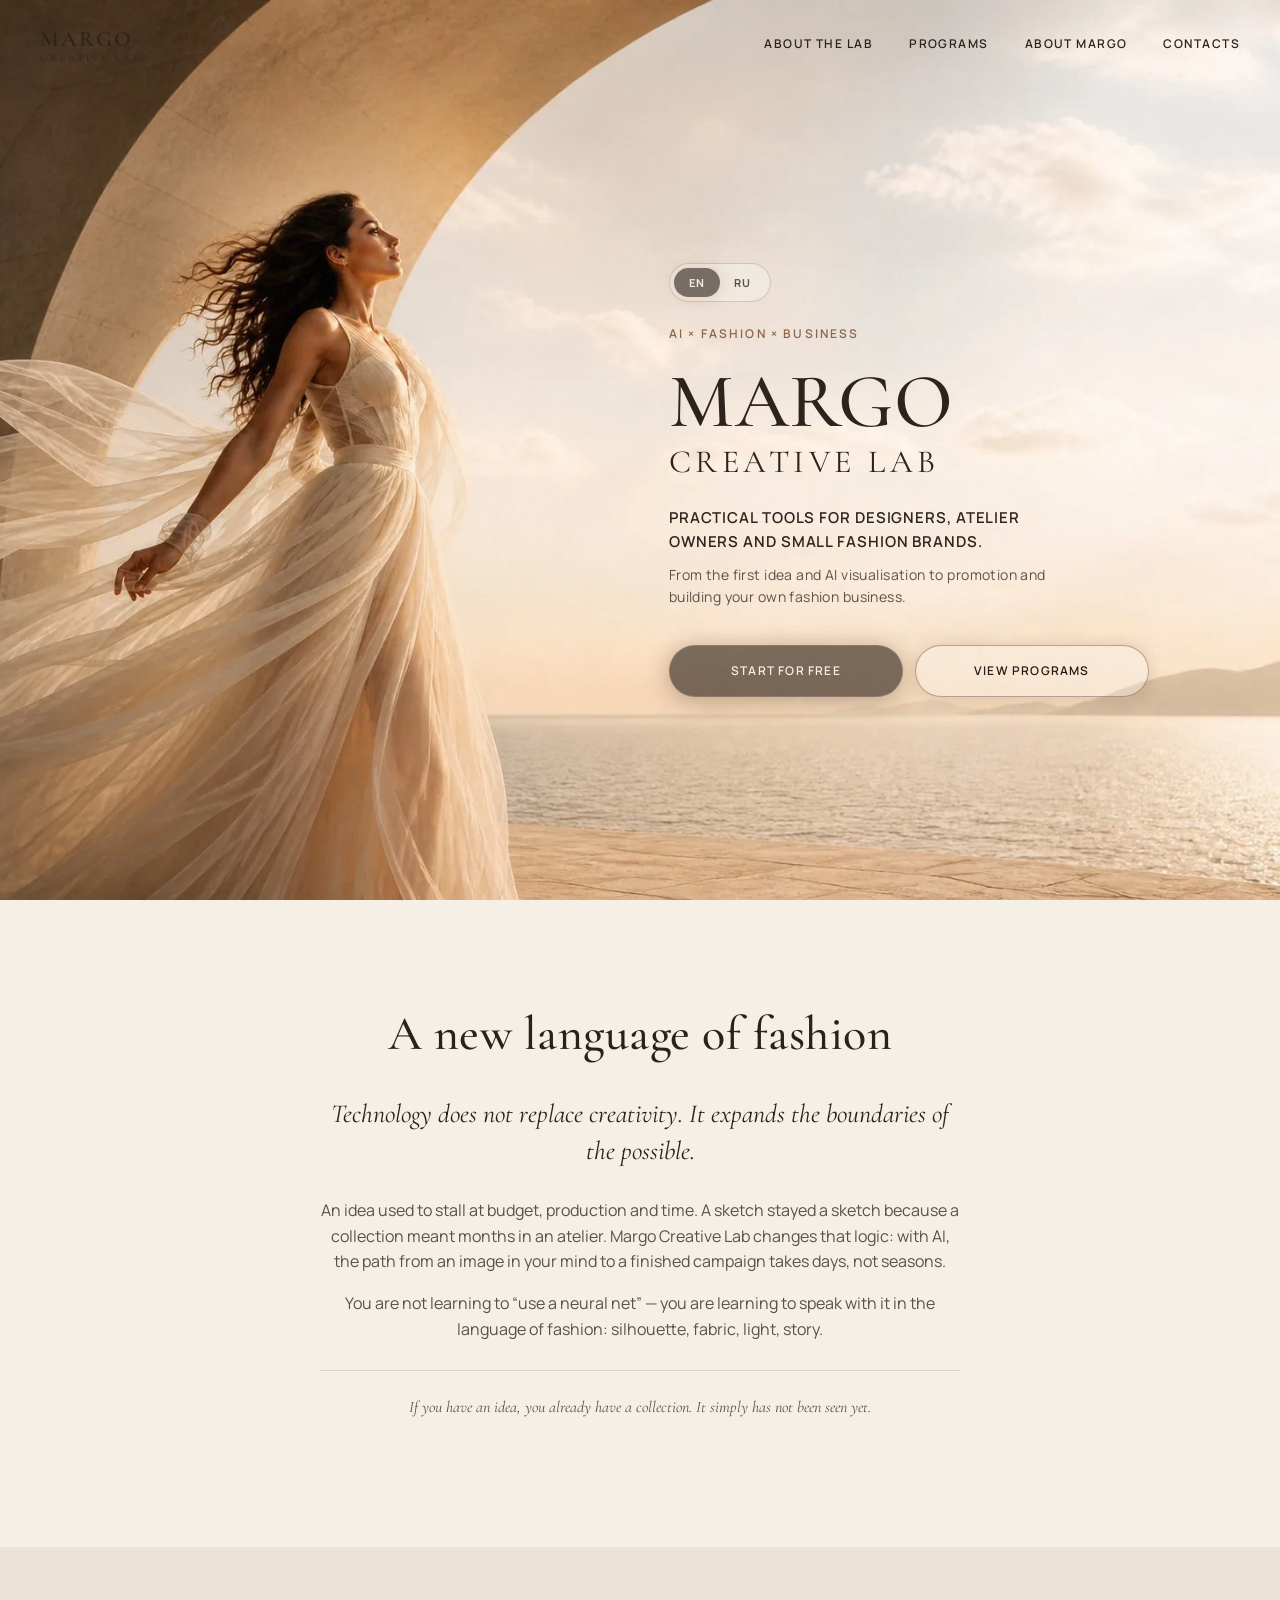
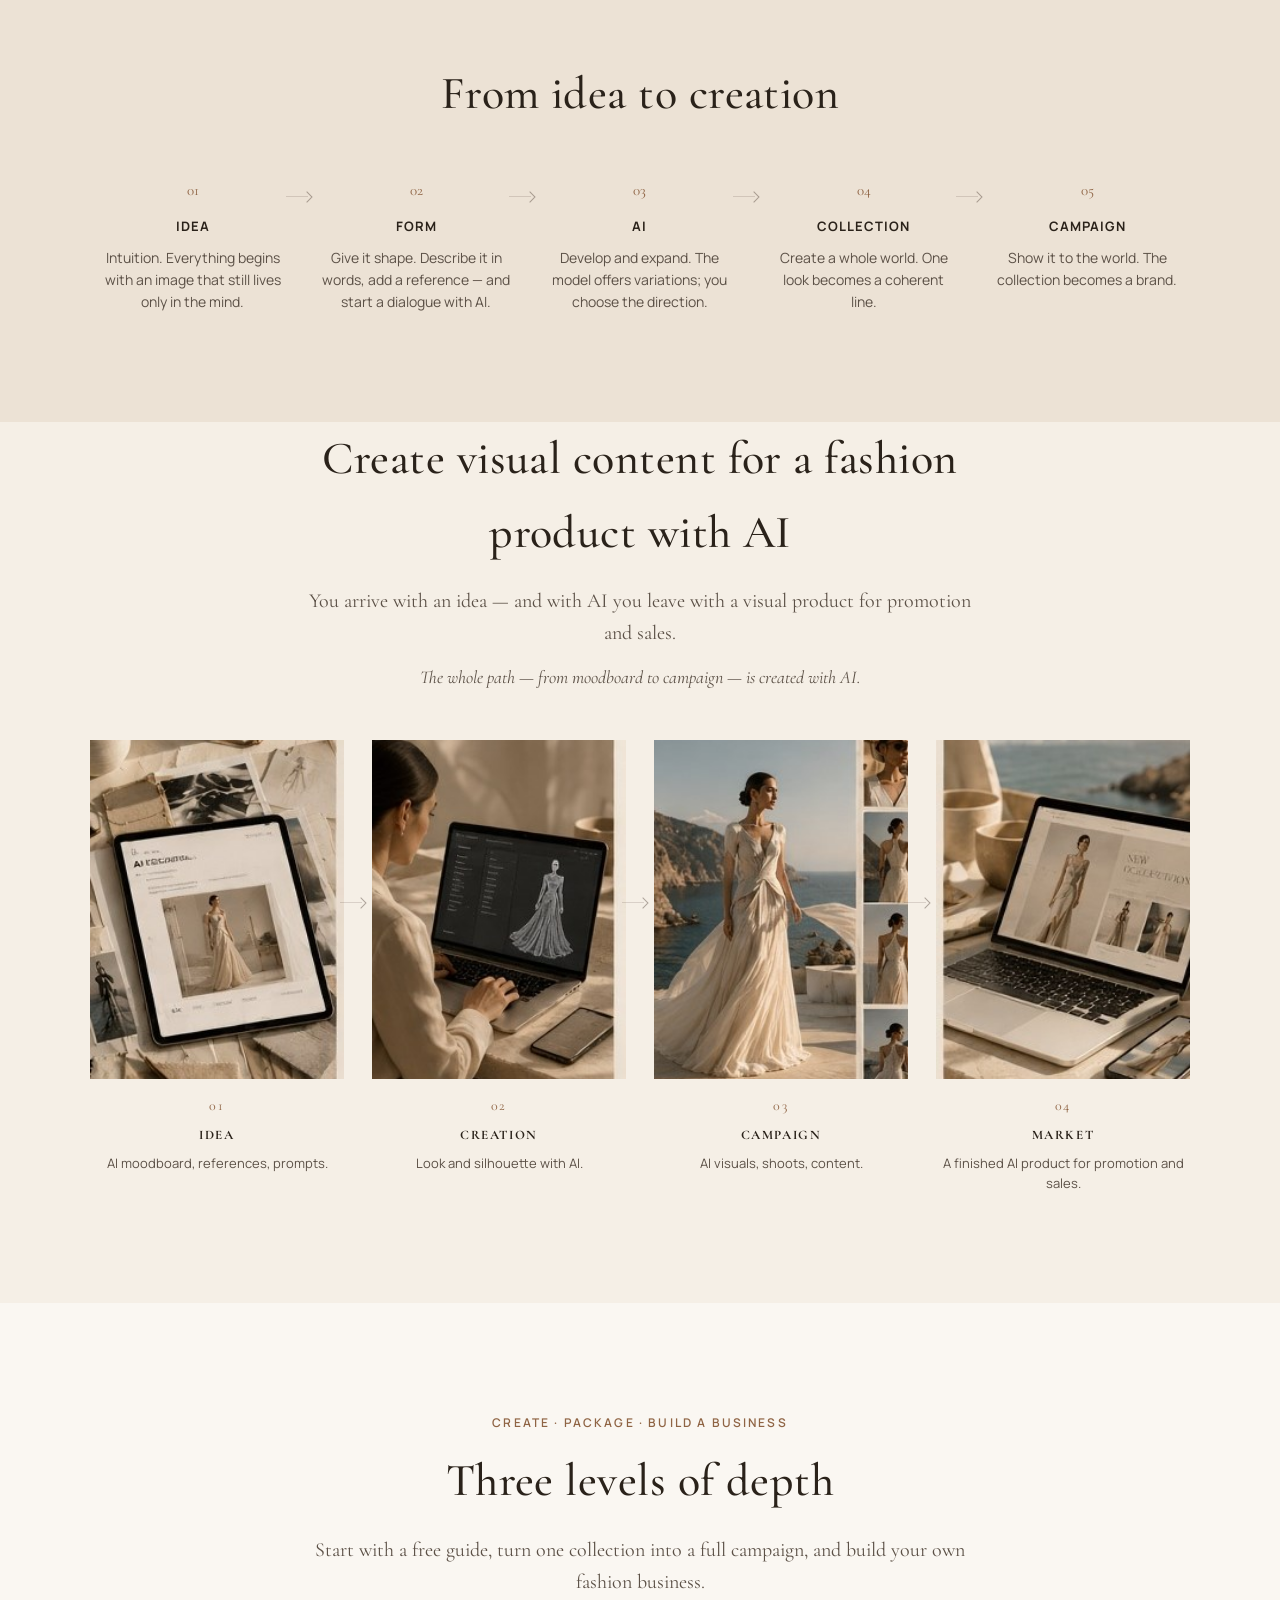
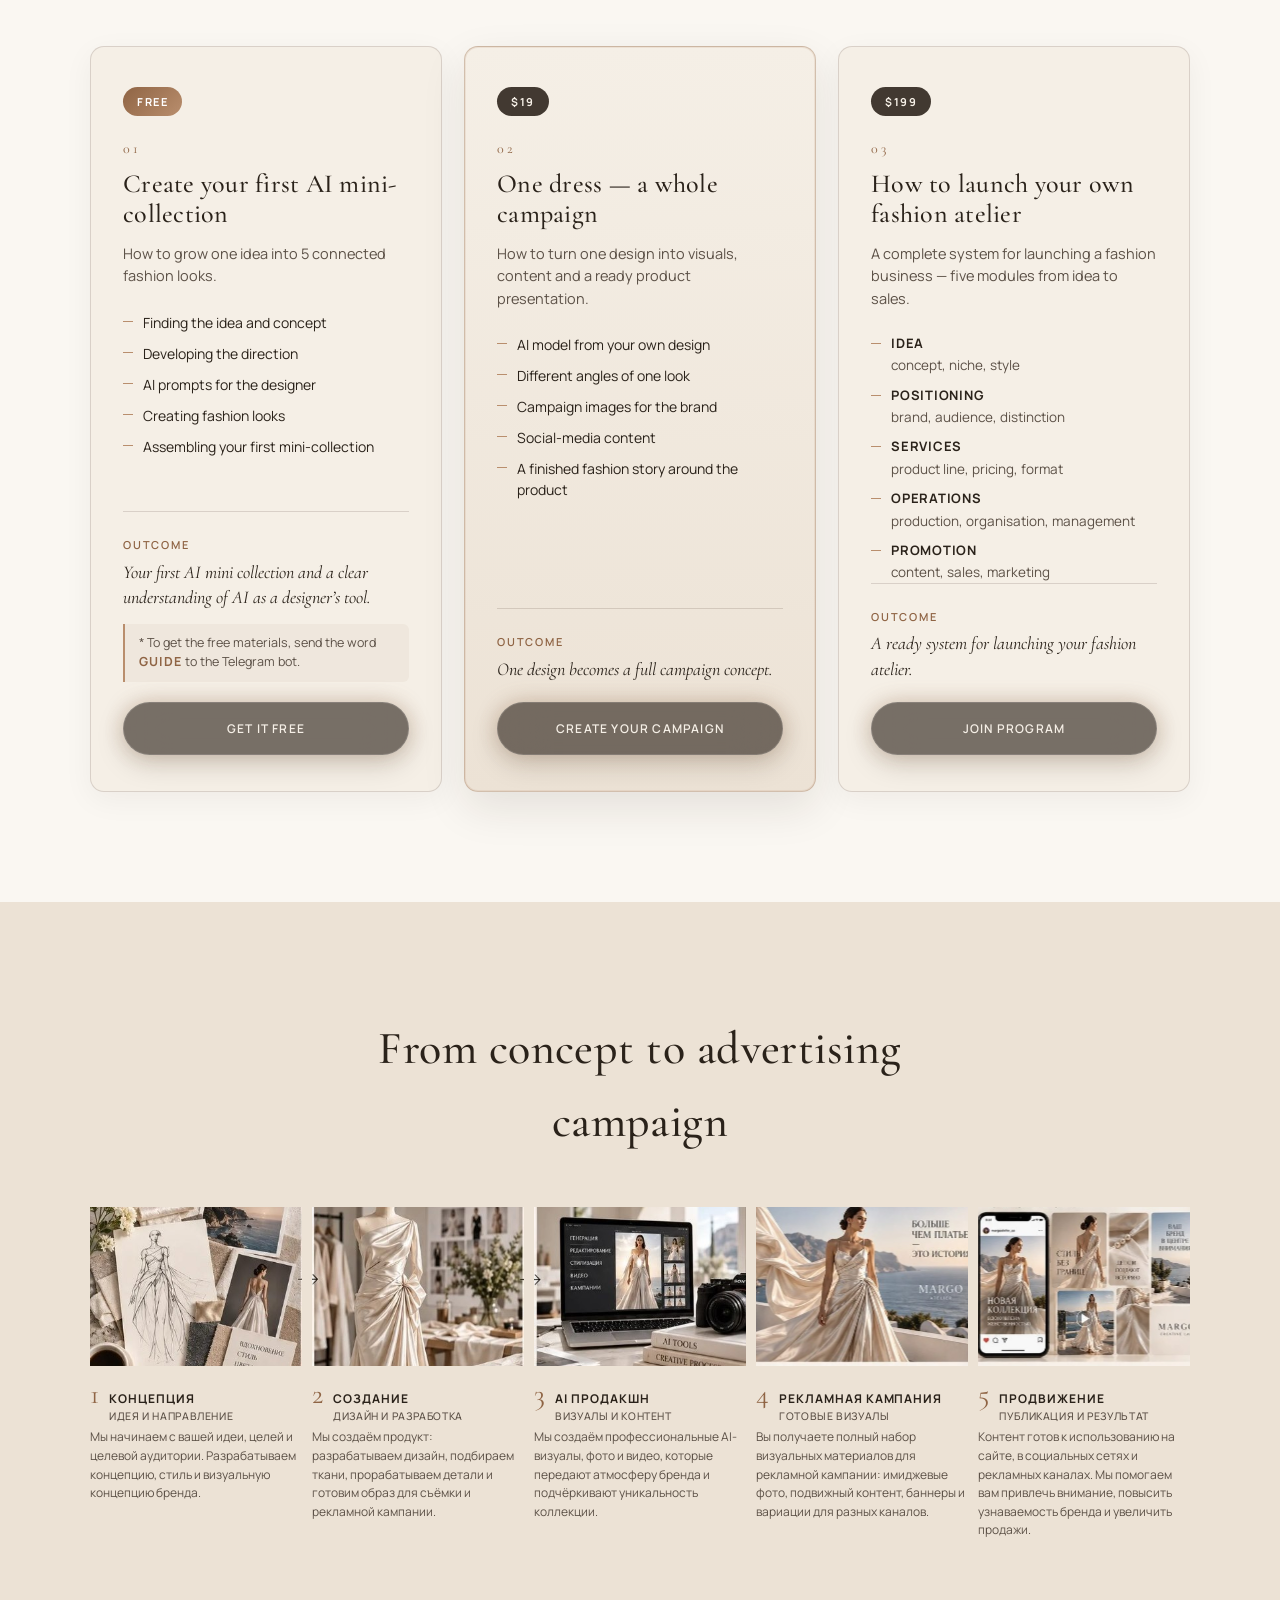
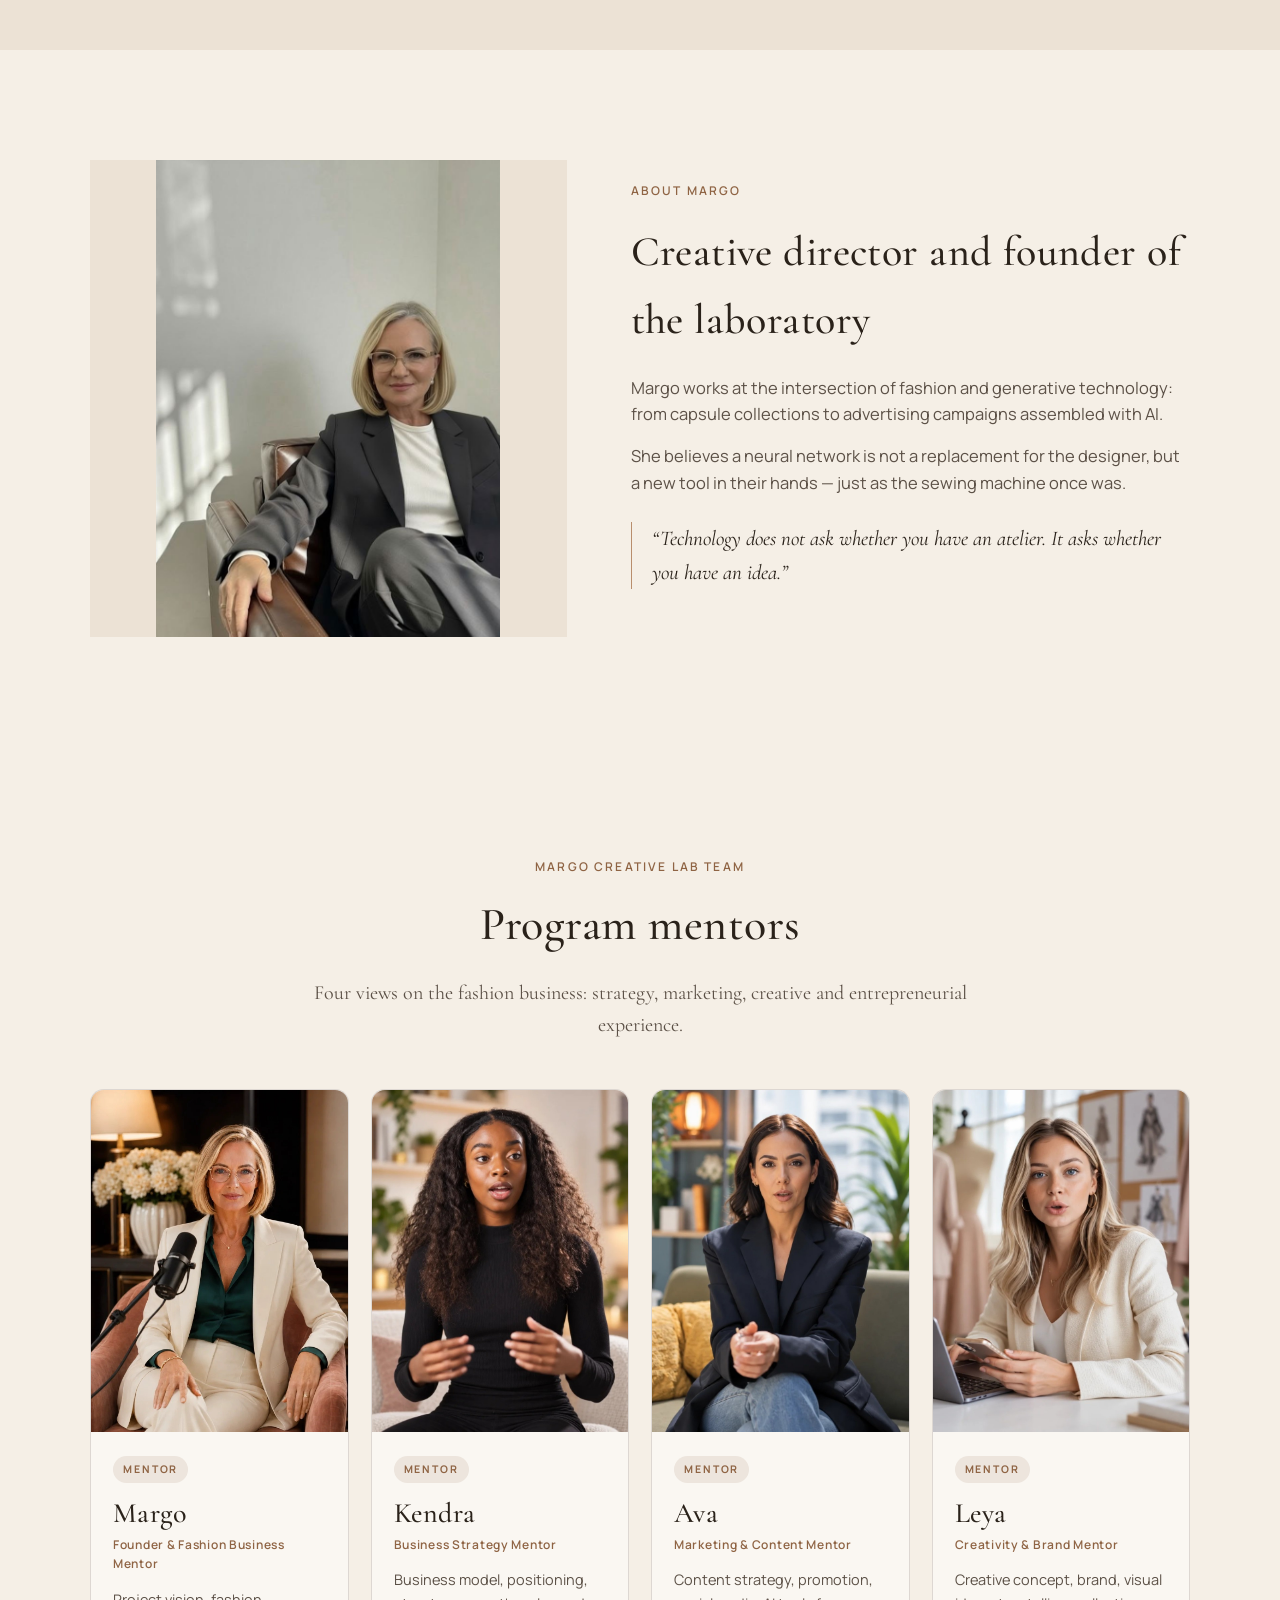
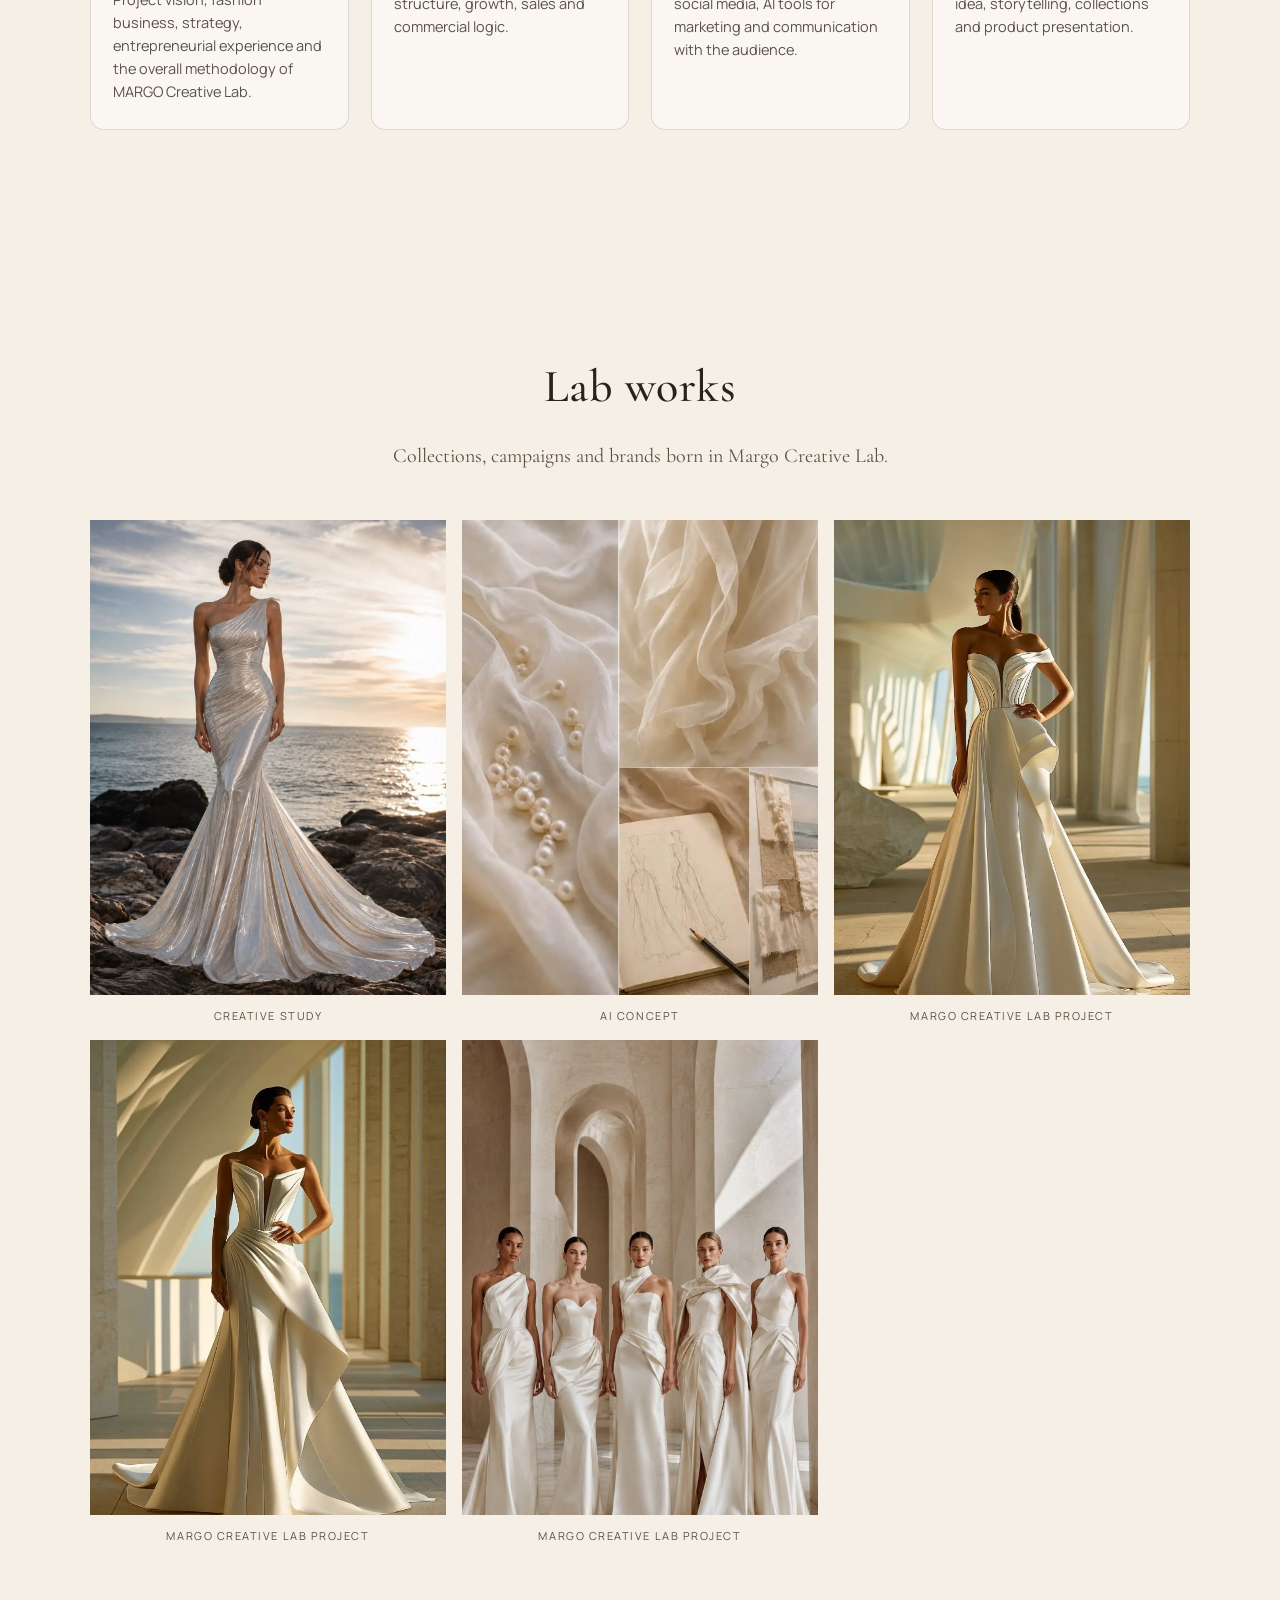
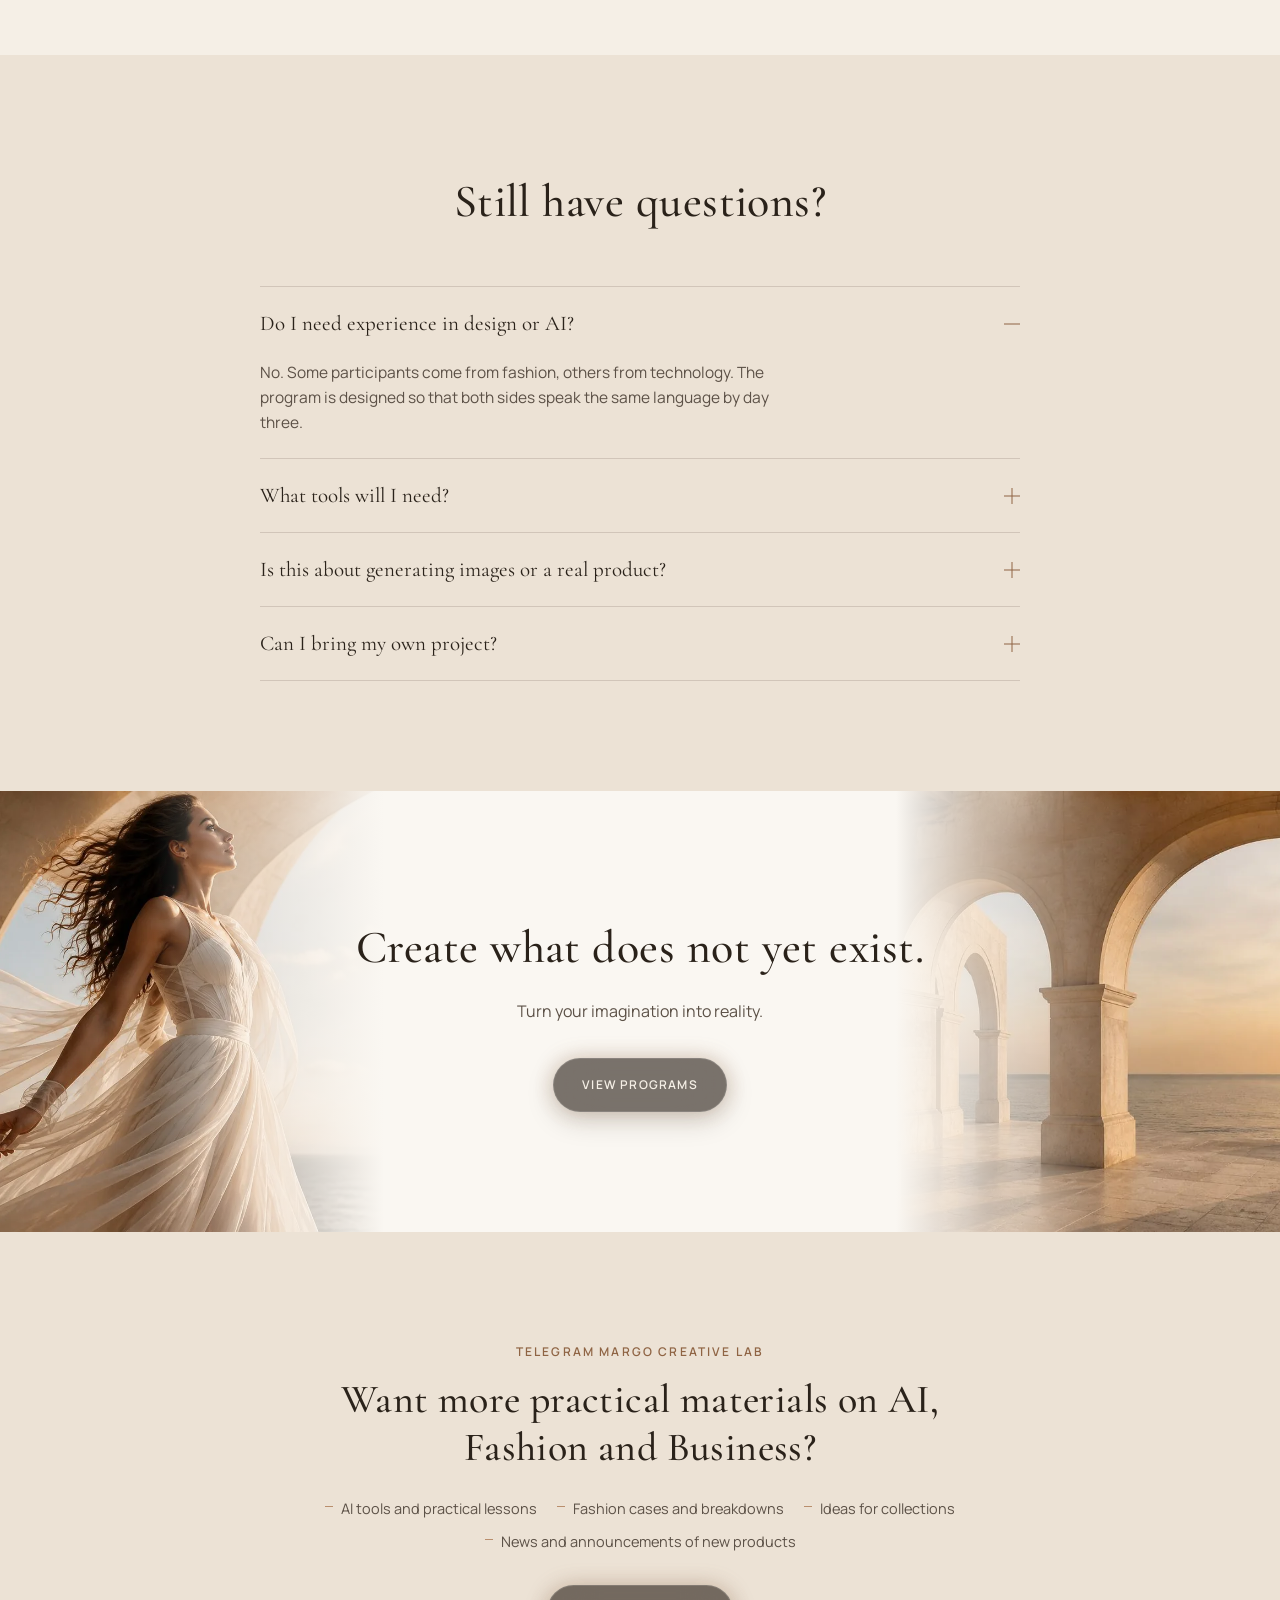
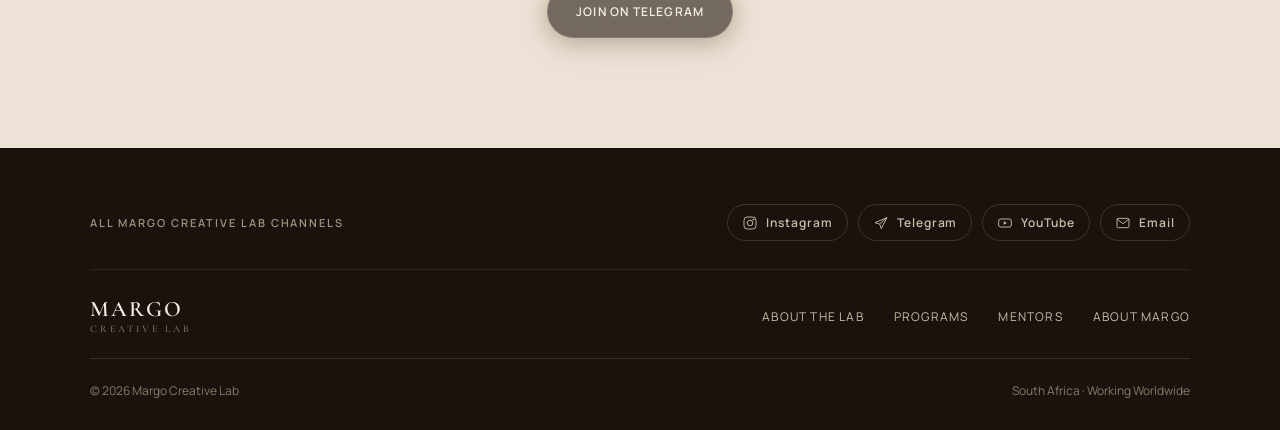
==== index.html @ b33969ff "доработка по третьему блоку" ====
<!DOCTYPE html>
<html lang="en">
<head>
<meta charset="UTF-8">
<meta name="viewport" content="width=device-width, initial-scale=1.0">
<title>Margo Creative Lab — создай то, чего ещё не существует</title>
<link rel="preconnect" href="https://fonts.googleapis.com">
<link rel="preconnect" href="https://fonts.gstatic.com" crossorigin>
<link href="https://fonts.googleapis.com/css2?family=Cormorant+Garamond:ital,wght@0,300;0,400;0,500;0,600;1,400&family=Manrope:wght@300;400;500;600;700&display=swap" rel="stylesheet">
<meta name="description" content="Margo Creative Lab — лаборатория моды на стыке воображения и искусственного интеллекта. Курсы, воркшопы, наставничество.">
<meta property="og:title" content="Margo Creative Lab — создай то, чего ещё не существует">
<meta property="og:description" content="Лаборатория моды на стыке воображения и ИИ. Курсы, воркшопы, наставничество.">
<meta property="og:image" content="images/hero-wide.jpg">
<meta property="og:type" content="website">
<meta name="twitter:card" content="summary_large_image">
<link rel="icon" href="data:image/svg+xml,<svg xmlns='http://www.w3.org/2000/svg' viewBox='0 0 100 100'><text y='.9em' font-size='90'>✦</text></svg>">
<link rel="stylesheet" href="css/styles.css">
<link rel="preload" as="image" href="images/hero-wide.jpg">
</head>
<body>

<a class="skip-link" href="#top">Перейти к содержимому</a>

<header id="siteHeader">
  <a href="#top" class="logo">
    <div class="l1">MARGO</div>
    <div class="l2">CREATIVE LAB</div>
  </a>
  <nav class="mainnav">
    <a href="#manifesto" data-i18n="nav.lab">О лаборатории</a>
    <a href="#products" data-i18n="nav.programs">Программы</a>
    <a href="#founder" data-i18n="nav.margo">О Марго</a>
    <a href="#contacts" data-i18n="nav.contacts">Контакты</a>
  </nav>
  <button type="button" class="burger" id="burgerBtn" aria-label="Меню" aria-expanded="false" aria-controls="mobileNav"><span></span><span></span><span></span></button>
</header>

<div class="mobile-nav" id="mobileNav" aria-hidden="true">
  <button type="button" class="close" id="mobileNavClose" data-i18n="nav.close">Закрыть</button>
  <a href="#manifesto" data-i18n="nav.lab">О лаборатории</a>
  <a href="#products" data-i18n="nav.programs">Программы</a>
  <a href="#founder" data-i18n="nav.margo">О Марго</a>
  <a href="#contacts" data-i18n="nav.contacts">Контакты</a>
  <a href="https://t.me/startatelier_bot?start=guide" target="_blank" rel="noopener noreferrer" class="btn btn-solid" data-i18n="nav.free">Начать бесплатно</a>
</div>

<div id="scroll-progress" aria-hidden="true"></div>
<button id="back-to-top" aria-label="Наверх" onclick="window.scrollTo({top:0,behavior:'smooth'})">↑</button>

<main id="top">

  <section class="hero" style="padding:0;">
    <div class="hero-photo">
      <picture><source type="image/webp" srcset="images/hero-wide.webp"><img class="hero-base" src="images/hero-wide.jpg" alt="Margo Creative Lab — образ коллекции" fetchpriority="high" width="1920" height="1080"></picture>
    </div>
    <div class="hero-copy">
      <div class="lang-switch" role="group" aria-label="Language">
        <button type="button" data-lang="en" class="active">EN</button>
        <button type="button" data-lang="ru">RU</button>
      </div>
      <span class="eyebrow" data-i18n="hero.eyebrow">AI × Fashion × Business</span>
      <h1>MARGO<span class="thin">CREATIVE LAB</span></h1>
      <p class="hero-manifest" data-i18n="hero.manifest">Практические инструменты для дизайнеров, владельцев ателье и небольших fashion-брендов.</p>
      <p class="hero-tagline" data-i18n="hero.tagline">От первой идеи и AI-визуализации до продвижения и построения собственного fashion-бизнеса.</p>
      <div class="hero-actions">
        <a href="https://t.me/startatelier_bot?start=guide" target="_blank" rel="noopener noreferrer" class="btn btn-solid" data-i18n="hero.free">Начать бесплатно</a>
        <a href="#products" class="btn btn-outline" data-i18n="hero.programs">Посмотреть программы</a>
      </div>
    </div>
  </section>

  <section class="manifesto" id="manifesto">
    <div class="wrap manifesto-inner">
      <h2 data-i18n="manifesto.title">Новый язык моды</h2>
      <p class="manifesto-lead" data-i18n="manifesto.lead">Технологии не заменяют творчество. Они расширяют границы возможного.</p>
      <div class="manifesto-body">
        <p data-i18n="manifesto.p1">Раньше идея упиралась в бюджет, производство и время. Эскиз оставался эскизом, потому что до коллекции — месяцы работы ателье. Margo Creative Lab меняет эту логику: с ИИ путь от образа в голове до готовой кампании занимает дни, а не сезоны.</p>
        <p data-i18n="manifesto.p2">Ты не учишься «работать в нейросети» — ты учишься говорить с ней на языке моды: силуэт, ткань, свет, история.</p>
        <p class="manifesto-micro" data-i18n="manifesto.micro">Если у тебя есть идея — у тебя уже есть коллекция. Просто она ещё не увидена.</p>
      </div>
    </div>
  </section>

  <section class="process">
    <div class="wrap">
      <div class="section-head">
        <h2 data-i18n="process.title">От идеи до создания</h2>
      </div>
      <div class="process-row">
        <div class="p-step" data-reveal>
          <span class="p-num">01</span>
          <div class="p-title" data-i18n="process.1.title">Идея</div>
          <p class="p-text" data-i18n="process.1.text">Интуиция. Всё начинается с образа, который пока живёт только в голове.</p>
        </div>
        <div class="p-step" data-reveal>
          <span class="p-num">02</span>
          <div class="p-title" data-i18n="process.2.title">Форма</div>
          <p class="p-text" data-i18n="process.2.text">Придай ей форму. Опиши словами, приложи референс — и начни диалог с ИИ.</p>
        </div>
        <div class="p-step" data-reveal>
          <span class="p-num">03</span>
          <div class="p-title" data-i18n="process.3.title">ИИ</div>
          <p class="p-text" data-i18n="process.3.text">Развивай и расширяй. Нейросеть предлагает вариации, ты выбираешь направление.</p>
        </div>
        <div class="p-step" data-reveal>
          <span class="p-num">04</span>
          <div class="p-title" data-i18n="process.4.title">Коллекция</div>
          <p class="p-text" data-i18n="process.4.text">Создай целый мир. Один образ превращается в цельную линейку.</p>
        </div>
        <div class="p-step" data-reveal>
          <span class="p-num">05</span>
          <div class="p-title" data-i18n="process.5.title">Кампания</div>
          <p class="p-text" data-i18n="process.5.text">Покажи её миру. Коллекция становится брендом.</p>
        </div>
      </div>
    </div>
  </section>

  <section class="create">
    <div class="wrap">
      <div class="section-head">
        <h2 data-i18n="create.title">Создай визуальный контент fashion-продукта с AI</h2>
        <p class="lead" data-i18n="create.lead">Вы приходите с идеей — а с помощью ИИ уходите с визуальным продуктом для продвижения и продаж.</p>
        <p class="create-note" data-i18n="create.note">Весь путь — от мудборда до кампании — создаётся с ИИ.</p>
      </div>
      <div class="create-grid">
        <article class="create-card" data-reveal="scale">
          <div class="create-media"><img loading="lazy" decoding="async" src="images/create-01.jpg" alt="Идея — ИИ-мудборд, референсы и промпты"></div>
          <div class="create-cap">
            <span class="create-num">01</span>
            <h3 data-i18n="create.1.title">Идея</h3>
            <p data-i18n="create.1.text">ИИ-мудборд, референсы, промпты.</p>
          </div>
        </article>
        <article class="create-card" data-reveal="scale">
          <div class="create-media"><img loading="lazy" decoding="async" src="images/create-02.jpg" alt="Создание — образ и силуэт с помощью ИИ"></div>
          <div class="create-cap">
            <span class="create-num">02</span>
            <h3 data-i18n="create.2.title">Создание</h3>
            <p data-i18n="create.2.text">Образ и силуэт с помощью ИИ.</p>
          </div>
        </article>
        <article class="create-card" data-reveal="scale">
          <div class="create-media"><img loading="lazy" decoding="async" src="images/create-03.jpg" alt="Кампания — ИИ-визуалы, съёмки и контент"></div>
          <div class="create-cap">
            <span class="create-num">03</span>
            <h3 data-i18n="create.3.title">Кампания</h3>
            <p data-i18n="create.3.text">ИИ-визуалы, съёмки, контент.</p>
          </div>
        </article>
        <article class="create-card" data-reveal="scale">
          <div class="create-media"><img loading="lazy" decoding="async" src="images/create-04.jpg" alt="Рынок — готовый продукт с ИИ для продвижения и продаж"></div>
          <div class="create-cap">
            <span class="create-num">04</span>
            <h3 data-i18n="create.4.title">Рынок</h3>
            <p data-i18n="create.4.text">Готовый продукт с ИИ для продвижения и продаж.</p>
          </div>
        </article>
      </div>
    </div>
  </section>

  <section class="products" id="products">
    <div class="wrap">
      <div class="section-head">
        <span class="eyebrow" data-i18n="products.eyebrow">Создай · Упакуй · Построй бизнес</span>
        <h2 data-i18n="products.title">Три уровня погружения</h2>
        <p class="lead" data-i18n="products.lead">Начни с бесплатного гида, доведи одну коллекцию до полноценной кампании и построй свой fashion-бизнес.</p>
      </div>

      <div class="products-grid">

        <article class="product-card" data-reveal>
          <div class="product-badge product-badge--free" data-i18n="products.free.badge">FREE</div>
          <div class="product-num">01</div>
          <h3 class="product-title" data-i18n="products.free.title">Создай свою первую мини-коллекцию с помощью ИИ</h3>
          <p class="product-sub" data-i18n="products.free.sub">Как из одной идеи создать 5 связанных между собой fashion-образов.</p>
          <ul class="product-list">
            <li data-i18n="products.free.li1">Поиск идеи и концепции</li>
            <li data-i18n="products.free.li2">Разработка направления</li>
            <li data-i18n="products.free.li3">AI prompts для дизайнера</li>
            <li data-i18n="products.free.li4">Создание fashion-образов</li>
            <li data-i18n="products.free.li5">Сборка первой мини-коллекции</li>
          </ul>
          <div class="product-result">
            <span class="product-result-label" data-i18n="products.result">Результат</span>
            <p data-i18n="products.free.result">Первая AI mini collection и понимание, как использовать AI как инструмент дизайнера.</p>
          </div>
          <p class="product-note" data-i18n-html="products.free.note">* Для получения бесплатных материалов в Telegram-боте напишите слово <b>GUIDE</b>.</p>
          <a href="https://t.me/startatelier_bot?start=guide" target="_blank" rel="noopener noreferrer" class="btn btn-solid product-cta" data-i18n="products.free.cta">Получить бесплатно</a>
        </article>

        <article class="product-card product-card--featured" data-reveal>
          <div class="product-badge" data-i18n="products.paid.badge">$19</div>
          <div class="product-num">02</div>
          <h3 class="product-title" data-i18n="products.paid.title">Одно платье — целая рекламная кампания</h3>
          <p class="product-sub" data-i18n="products.paid.sub">Как из одного дизайна собрать визуалы, контент и готовую презентацию продукта.</p>
          <ul class="product-list">
            <li data-i18n="products.paid.li1">AI-модель на основе твоего дизайна</li>
            <li data-i18n="products.paid.li2">Разные ракурсы одного образа</li>
            <li data-i18n="products.paid.li3">Campaign images для бренда</li>
            <li data-i18n="products.paid.li4">Social-media content</li>
            <li data-i18n="products.paid.li5">Готовая fashion-история продукта</li>
          </ul>
          <div class="product-result">
            <span class="product-result-label" data-i18n="products.result">Результат</span>
            <p data-i18n="products.paid.result">Один дизайн превращается в полноценную campaign concept.</p>
          </div>
          <!-- TODO: заменить href на PayPal-ссылку для $19 -->
          <a href="mailto:hello@margocreativelab.com?subject=MARGO%20Creative%20Lab%20%E2%80%94%20%2419&amp;body=%D0%97%D0%B4%D1%80%D0%B0%D0%B2%D1%81%D1%82%D0%B2%D1%83%D0%B9%D1%82%D0%B5!%20%D0%A5%D0%BE%D1%87%D1%83%20%D0%BF%D1%80%D0%B8%D0%BE%D0%B1%D1%80%D0%B5%D1%81%D1%82%D0%B8%20%D0%BF%D1%80%D0%BE%D0%B4%D1%83%D0%BA%D1%82%20%C2%AB%D0%9E%D0%B4%D0%BD%D0%BE%20%D0%BF%D0%BB%D0%B0%D1%82%D1%8C%D0%B5%20%E2%80%94%20%D1%86%D0%B5%D0%BB%D0%B0%D1%8F%20%D1%80%D0%B5%D0%BA%D0%BB%D0%B0%D0%BC%D0%BD%D0%B0%D1%8F%20%D0%BA%D0%B0%D0%BC%D0%BF%D0%B0%D0%BD%D0%B8%D1%8F%C2%BB%20(%2419).%20%D0%9F%D1%80%D0%B8%D1%88%D0%BB%D0%B8%D1%82%D0%B5%2C%20%D0%BF%D0%BE%D0%B6%D0%B0%D0%BB%D1%83%D0%B9%D1%81%D1%82%D0%B0%2C%20PayPal-%D1%81%D1%81%D1%8B%D0%BB%D0%BA%D1%83%20%D0%BD%D0%B0%20%D0%BE%D0%BF%D0%BB%D0%B0%D1%82%D1%83." class="btn btn-solid product-cta" data-i18n="products.paid.cta">Создать свою кампанию</a>
        </article>

        <article class="product-card" data-reveal>
          <div class="product-badge" data-i18n="products.program.badge">$199</div>
          <div class="product-num">03</div>
          <h3 class="product-title" data-i18n="products.program.title">Как построить своё fashion-ателье</h3>
          <p class="product-sub" data-i18n="products.program.sub">Полная система запуска fashion-бизнеса — пять модулей от идеи до продаж.</p>
          <ul class="product-list product-list--modules">
            <li><b data-i18n="products.program.m1">Идея</b><span data-i18n="products.program.m1.sub">концепция, ниша, стиль</span></li>
            <li><b data-i18n="products.program.m2">Позиционирование</b><span data-i18n="products.program.m2.sub">бренд, аудитория, отличие</span></li>
            <li><b data-i18n="products.program.m3">Услуги</b><span data-i18n="products.program.m3.sub">продуктовая линейка, цены, формат</span></li>
            <li><b data-i18n="products.program.m4">Процессы</b><span data-i18n="products.program.m4.sub">производство, организация, управление</span></li>
            <li><b data-i18n="products.program.m5">Продвижение</b><span data-i18n="products.program.m5.sub">контент, продажи, маркетинг</span></li>
          </ul>
          <div class="product-result">
            <span class="product-result-label" data-i18n="products.result">Результат</span>
            <p data-i18n="products.program.result">Готовая система запуска своего fashion-ателье.</p>
          </div>
          <!-- TODO: заменить href на PayPal-ссылку для $199 -->
          <a href="mailto:hello@margocreativelab.com?subject=MARGO%20Creative%20Lab%20%E2%80%94%20%24199&amp;body=%D0%97%D0%B4%D1%80%D0%B0%D0%B2%D1%81%D1%82%D0%B2%D1%83%D0%B9%D1%82%D0%B5!%20%D0%A5%D0%BE%D1%87%D1%83%20%D0%BF%D1%80%D0%B8%D1%81%D0%BE%D0%B5%D0%B4%D0%B8%D0%BD%D0%B8%D1%82%D1%8C%D1%81%D1%8F%20%D0%BA%20%D0%BF%D1%80%D0%BE%D0%B3%D1%80%D0%B0%D0%BC%D0%BC%D0%B5%20%C2%AB%D0%9A%D0%B0%D0%BA%20%D0%BF%D0%BE%D1%81%D1%82%D1%80%D0%BE%D0%B8%D1%82%D1%8C%20%D1%81%D0%B2%D0%BE%D1%91%20fashion-%D0%B0%D1%82%D0%B5%D0%BB%D1%8C%D0%B5%C2%BB%20(%24199).%20%D0%9F%D1%80%D0%B8%D1%88%D0%BB%D0%B8%D1%82%D0%B5%2C%20%D0%BF%D0%BE%D0%B6%D0%B0%D0%BB%D1%83%D0%B9%D1%81%D1%82%D0%B0%2C%20PayPal-%D1%81%D1%81%D1%8B%D0%BB%D0%BA%D1%83%20%D0%BD%D0%B0%20%D0%BE%D0%BF%D0%BB%D0%B0%D1%82%D1%83." class="btn btn-solid product-cta" data-i18n="products.program.cta">Join Program</a>
        </article>

      </div>
    </div>
  </section>

  <section class="campaign">
    <div class="wrap">
      <div class="section-head">
        <h2 data-i18n="campaign.title">От концепции до рекламной кампании</h2>
      </div>
      <div class="strip">
        <div>
          <div class="strip-card"><picture><img loading="lazy" decoding="async" src="images/process-01.jpg" alt="Мудборд: эскиз платья, референсы, ткани"></picture></div>
          <div class="strip-cap">
            <div class="strip-head">
              <span class="strip-num">1</span>
              <div class="strip-titles">
                <div class="strip-title">Концепция</div>
                <div class="strip-sub">Идея и направление</div>
              </div>
            </div>
            <p class="strip-text">Мы начинаем с вашей идеи, целей и целевой аудитории. Разрабатываем концепцию, стиль и визуальную концепцию бренда.</p>
          </div>
        </div>
        <div>
          <div class="strip-card"><picture><img loading="lazy" decoding="async" src="images/process-02.jpg" alt="Платье на манекене в светлом ателье"></picture></div>
          <div class="strip-cap">
            <div class="strip-head">
              <span class="strip-num">2</span>
              <div class="strip-titles">
                <div class="strip-title">Создание</div>
                <div class="strip-sub">Дизайн и разработка</div>
              </div>
            </div>
            <p class="strip-text">Мы создаём продукт: разрабатываем дизайн, подбираем ткани, прорабатываем детали и готовим образ для съёмки и рекламной кампании.</p>
          </div>
        </div>
        <div>
          <div class="strip-card"><picture><img loading="lazy" decoding="async" src="images/process-03.jpg" alt="AI-визуалы и генерация образов"></picture></div>
          <div class="strip-cap">
            <div class="strip-head">
              <span class="strip-num">3</span>
              <div class="strip-titles">
                <div class="strip-title">AI Продакшн</div>
                <div class="strip-sub">Визуалы и контент</div>
              </div>
            </div>
            <p class="strip-text">Мы создаём профессиональные AI-визуалы, фото и видео, которые передают атмосферу бренда и подчёркивают уникальность коллекции.</p>
          </div>
        </div>
        <div>
          <div class="strip-card"><picture><img loading="lazy" decoding="async" src="images/process-04.jpg" alt="Финальная рекламная кампания у моря"></picture></div>
          <div class="strip-cap">
            <div class="strip-head">
              <span class="strip-num">4</span>
              <div class="strip-titles">
                <div class="strip-title">Рекламная кампания</div>
                <div class="strip-sub">Готовые визуалы</div>
              </div>
            </div>
            <p class="strip-text">Вы получаете полный набор визуальных материалов для рекламной кампании: имиджевые фото, подвижный контент, баннеры и вариации для разных каналов.</p>
          </div>
        </div>
        <div>
          <div class="strip-card"><picture><img loading="lazy" decoding="async" src="images/process-05.jpg" alt="Продвижение и социальные сети"></picture></div>
          <div class="strip-cap">
            <div class="strip-head">
              <span class="strip-num">5</span>
              <div class="strip-titles">
                <div class="strip-title">Продвижение</div>
                <div class="strip-sub">Публикация и результат</div>
              </div>
            </div>
            <p class="strip-text">Контент готов к использованию на сайте, в социальных сетях и рекламных каналах. Мы помогаем вам привлечь внимание, повысить узнаваемость бренда и увеличить продажи.</p>
          </div>
        </div>
      </div>
    </div>
  </section>

  <section class="founder" id="founder">
    <div class="wrap founder-grid">
      <div class="founder-portrait" data-reveal="left">
        <picture><img loading="lazy" decoding="async" src="images/margo.jpg" alt="Марго — основатель Creative Lab"></picture>
      </div>
      <div class="founder-copy" data-reveal="right">
        <span class="eyebrow" data-i18n="nav.margo">О Марго</span>
        <h2 data-i18n="founder.title">Креативный директор и основатель лаборатории</h2>
        <p data-i18n="founder.p1">Марго работает на стыке моды и генеративных технологий: от индивидуальных капсульных коллекций до рекламных кампаний, полностью собранных при помощи ИИ.</p>
        <p data-i18n="founder.p2">Верит, что нейросеть — не замена дизайнеру, а новый инструмент в его руках, такой же, как когда-то стала швейная машина.</p>
        <div class="founder-quote" data-i18n="founder.quote">«Технологии не спрашивают, есть ли у тебя ателье. Они спрашивают, есть ли у тебя идея.»</div>
      </div>
    </div>
  </section>

  <section class="mentors" id="mentors">
    <div class="wrap">
      <div class="section-head">
        <span class="eyebrow" data-i18n="mentors.eyebrow">Команда MARGO Creative Lab</span>
        <h2 data-i18n="mentors.title">Менторы программы</h2>
        <p class="lead" data-i18n="mentors.lead">Четыре взгляда на fashion-бизнес: стратегия, маркетинг, креатив и предпринимательский опыт.</p>
      </div>
      <div class="mentors-grid">
        <article class="mentor-card" data-reveal>
          <div class="mentor-photo"><img src="images/mentor-margo.jpg" alt="Margo — Founder &amp; Fashion Business Mentor" loading="lazy" decoding="async"></div>
          <div class="mentor-body">
            <span class="mentor-kicker" data-i18n="mentors.kicker">Mentor</span>
            <h3 class="mentor-name">Margo</h3>
            <p class="mentor-role" data-i18n="mentors.margo.role">Founder &amp; Fashion Business Mentor</p>
            <p class="mentor-text" data-i18n="mentors.margo.text">Видение проекта, fashion-бизнес, стратегия, предпринимательский опыт и общая методология MARGO Creative Lab.</p>
          </div>
        </article>
        <article class="mentor-card" data-reveal>
          <div class="mentor-photo"><img src="images/mentor-kendra.jpg" alt="Kendra — Business Strategy Mentor" loading="lazy" decoding="async"></div>
          <div class="mentor-body">
            <span class="mentor-kicker" data-i18n="mentors.kicker">Mentor</span>
            <h3 class="mentor-name">Kendra</h3>
            <p class="mentor-role" data-i18n="mentors.kendra.role">Business Strategy Mentor</p>
            <p class="mentor-text" data-i18n="mentors.kendra.text">Бизнес-модель, позиционирование, структура, рост, продажи и коммерческая логика.</p>
          </div>
        </article>
        <article class="mentor-card" data-reveal>
          <div class="mentor-photo"><img src="images/mentor-ava.jpg" alt="Ava — Marketing &amp; Content Mentor" loading="lazy" decoding="async"></div>
          <div class="mentor-body">
            <span class="mentor-kicker" data-i18n="mentors.kicker">Mentor</span>
            <h3 class="mentor-name">Ava</h3>
            <p class="mentor-role" data-i18n="mentors.ava.role">Marketing &amp; Content Mentor</p>
            <p class="mentor-text" data-i18n="mentors.ava.text">Контент-стратегия, продвижение, social media, AI-инструменты для маркетинга и коммуникация с аудиторией.</p>
          </div>
        </article>
        <article class="mentor-card" data-reveal>
          <div class="mentor-photo"><img src="images/mentor-leya.jpg" alt="Leya — Creativity &amp; Brand Mentor" loading="lazy" decoding="async"></div>
          <div class="mentor-body">
            <span class="mentor-kicker" data-i18n="mentors.kicker">Mentor</span>
            <h3 class="mentor-name">Leya</h3>
            <p class="mentor-role" data-i18n="mentors.leya.role">Creativity &amp; Brand Mentor</p>
            <p class="mentor-text" data-i18n="mentors.leya.text">Креативная концепция, бренд, визуальная идея, storytelling, коллекции и подача продукта.</p>
          </div>
        </article>
      </div>
    </div>
  </section>

  <section class="works">
    <div class="wrap">
      <div class="section-head">
        <h2 data-i18n="works.title">Работы лаборатории</h2>
        <p class="lead" data-i18n="works.lead">Коллекции, кампании и бренды, рождённые в Margo Creative Lab.</p>
      </div>
      <div class="works-grid">
        <article class="work-card" data-reveal="scale">
          <div class="work-thumb"><picture><img loading="lazy" decoding="async" src="images/work-study.jpg" alt="Креативное исследование: образ у моря на закате"></picture></div>
          <div class="work-meta"><span class="fmt" data-i18n="works.category.study">Мудборд</span></div>
        </article>
        <article class="work-card" data-reveal="scale">
          <div class="work-thumb"><picture><img loading="lazy" decoding="async" src="images/work-ai-concept.jpg" alt="AI-концепт: серия силуэтов коллекции"></picture></div>
          <div class="work-meta"><span class="fmt" data-i18n="works.category.ai">AI-концепт</span></div>
        </article>
        <article class="work-card" data-reveal="scale">
          <div class="work-thumb"><picture><img loading="lazy" decoding="async" src="images/work-project-1.jpg" alt="Кутюрное платье с открытыми плечами"></picture></div>
          <div class="work-meta"><span class="fmt" data-i18n="works.category.project">Проект Margo Creative Lab</span></div>
        </article>
        <article class="work-card" data-reveal="scale">
          <div class="work-thumb"><picture><img loading="lazy" decoding="async" src="images/work-project-2.jpg" alt="Скульптурное платье с драпировкой"></picture></div>
          <div class="work-meta"><span class="fmt" data-i18n="works.category.project">Проект Margo Creative Lab</span></div>
        </article>
        <article class="work-card" data-reveal="scale">
          <div class="work-thumb"><picture><img loading="lazy" decoding="async" src="images/work-project-3.jpg" alt="Силуэт русалка в атласной кампании"></picture></div>
          <div class="work-meta"><span class="fmt" data-i18n="works.category.project">Проект Margo Creative Lab</span></div>
        </article>
      </div>
    </div>
  </section>

  <section class="faq">
    <div class="wrap">
      <div class="section-head">
        <h2 data-i18n="faq.title">Остались вопросы?</h2>
      </div>
      <div class="faq-wrap" id="faqList">
        <div class="faq-item open">
          <button type="button" class="faq-trig" aria-expanded="true"><span data-i18n="faq.q1">Нужен ли опыт в дизайне или ИИ?</span><span class="plus"></span></button>
          <div class="faq-panel"><p data-i18n="faq.a1">Нет. Часть участников приходит из моды, часть — из технологий. Программа строится так, чтобы обе стороны говорили на одном языке уже к третьему дню.</p></div>
        </div>
        <div class="faq-item">
          <button type="button" class="faq-trig" aria-expanded="false"><span data-i18n="faq.q2">Какие инструменты понадобятся?</span><span class="plus"></span></button>
          <div class="faq-panel"><p data-i18n="faq.a2">Ноутбук и доступ в интернет. Список конкретных сервисов и как их подключить — присылаем после записи.</p></div>
        </div>
        <div class="faq-item">
          <button type="button" class="faq-trig" aria-expanded="false"><span data-i18n="faq.q3">Это про генерацию картинок или про реальный продукт?</span><span class="plus"></span></button>
          <div class="faq-panel"><p data-i18n="faq.a3">Про продукт. Картинка — только первый шаг; цель — собранная кампания или коллекция, которую можно показывать.</p></div>
        </div>
        <div class="faq-item">
          <button type="button" class="faq-trig" aria-expanded="false"><span data-i18n="faq.q4">Можно ли прийти со своим проектом?</span><span class="plus"></span></button>
          <div class="faq-panel"><p data-i18n="faq.a4">Да, особенно на форматы «Наставничество» и «Эксперименты» — они строятся вокруг твоей идеи.</p></div>
        </div>
      </div>
    </div>
  </section>

  <section class="final-cta">
    <div class="side-img left">
      <picture><source type="image/webp" srcset="images/hero.webp"><img loading="lazy" decoding="async" src="images/hero.jpg" alt=""></picture>
    </div>
    <div class="side-img right">
      <picture><source type="image/webp" srcset="images/cta-arch.webp"><img loading="lazy" decoding="async" src="images/cta-arch.jpg" alt=""></picture>
    </div>
    <div class="wrap">
      <h2 data-i18n="cta.title">Создай то, чего ещё не существует.</h2>
      <p class="lead" data-i18n="cta.lead">Преврати своё воображение в реальность.</p>
      <a href="#products" class="btn btn-solid" data-i18n="cta.btn">Смотреть программы</a>
    </div>
  </section>

  <section class="community">
    <div class="wrap community-inner">
      <span class="eyebrow" data-i18n="community.eyebrow">Telegram MARGO Creative Lab</span>
      <h2 data-i18n="community.title">Хотите больше практических материалов по AI, Fashion и Business?</h2>
      <ul class="community-list">
        <li data-i18n="community.li1">AI-инструменты и практические уроки</li>
        <li data-i18n="community.li2">Fashion-кейсы и разборы</li>
        <li data-i18n="community.li3">Идеи для коллекций</li>
        <li data-i18n="community.li4">Новости и анонсы новых продуктов</li>
      </ul>
      <a href="https://t.me/MargoCreativeCommunity" target="_blank" rel="noopener noreferrer" class="btn btn-solid" data-i18n="community.cta">Присоединиться к Telegram</a>
    </div>
  </section>

</main>

<footer id="contacts">
  <div class="wrap">
    <div class="foot-channels">
      <span class="foot-channels-label" data-i18n="footer.channels">Все каналы MARGO Creative Lab</span>
      <div class="foot-channels-list">
        <a class="foot-channel" href="https://www.instagram.com/margocreativelab/" target="_blank" rel="noopener noreferrer">
          <svg width="16" height="16" viewBox="0 0 24 24" fill="none" stroke="currentColor" stroke-width="1.4"><rect x="3" y="3" width="18" height="18" rx="5"/><circle cx="12" cy="12" r="4.2"/><circle cx="17.2" cy="6.8" r="1"/></svg>
          <span>Instagram</span>
        </a>
        <a class="foot-channel" href="https://t.me/MargoCreativeCommunity" target="_blank" rel="noopener noreferrer">
          <svg width="16" height="16" viewBox="0 0 24 24" fill="none" stroke="currentColor" stroke-width="1.4"><path d="M21 4 L3 11.5 L10 13.5 L12.5 20.5 L15 15 L21 4Z"/><path d="M10 13.5 L21 4"/></svg>
          <span>Telegram</span>
        </a>
        <a class="foot-channel" href="https://www.youtube.com/@MarinaTopalo" target="_blank" rel="noopener noreferrer">
          <svg width="16" height="16" viewBox="0 0 24 24" fill="none" stroke="currentColor" stroke-width="1.4"><rect x="2.5" y="6" width="19" height="12" rx="3"/><path d="M10 9.5 L15 12 L10 14.5 Z" fill="currentColor" stroke="none"/></svg>
          <span>YouTube</span>
        </a>
        <a class="foot-channel" href="mailto:hello@margocreativelab.com">
          <svg width="16" height="16" viewBox="0 0 24 24" fill="none" stroke="currentColor" stroke-width="1.4"><rect x="3" y="5" width="18" height="14" rx="2"/><path d="M3 6 L12 13 L21 6"/></svg>
          <span>Email</span>
        </a>
      </div>
    </div>
    <div class="foot-top">
      <div class="foot-logo logo">
        <div class="l1">MARGO</div>
        <div class="l2">CREATIVE LAB</div>
      </div>
      <nav class="foot-nav">
        <a href="#manifesto" data-i18n="nav.lab">О лаборатории</a>
        <a href="#products" data-i18n="nav.programs">Программы</a>
        <a href="#mentors" data-i18n="nav.mentors">Менторы</a>
        <a href="#founder" data-i18n="nav.margo">О Марго</a>
      </nav>
    </div>
    <div class="foot-bottom">
      <span>© 2026 Margo Creative Lab</span>
      <span data-i18n="footer.place">South Africa · Working Worldwide</span>
    </div>
  </div>
</footer>

<script src="js/main.js"></script>
</body>
</html>
---- css/styles.css ----
:root{
  --dark:#241a12;
  --dark-2:#1a130d;
  --cream:#f5efe6;
  --cream-2:#ece2d5;
  --paper:#faf7f2;
  --gold:#b98e6d;
  --gold-deep:#8f6444;
  --ink:#2a221a;
  --ink-soft:#5c5147;
  --line:rgba(42,26,16,0.14);
  --line-light:rgba(36,26,18,0.12);
  --ease:cubic-bezier(.22,.61,.36,1);
}

*{box-sizing:border-box;}
html{scroll-behavior:smooth;}
body{
  margin:0;
  background:var(--cream);
  color:var(--ink);
  font-family:'Manrope',sans-serif;
  font-weight:400;
  line-height:1.6;
  -webkit-font-smoothing:antialiased;
}
img,svg{display:block;max-width:100%;}
img{height:auto;}
picture{display:block;width:100%;height:100%;}
a{color:inherit;text-decoration:none;}
h1,h2,h3,h4{
  font-family:'Cormorant Garamond',serif;
  font-weight:500;
  margin:0;
  letter-spacing:.01em;
}
p{margin:0;}
.wrap{max-width:1180px;margin:0 auto;padding:0 40px;}
@media(max-width:720px){.wrap{padding:0 22px;}}

.eyebrow{
  font-family:'Manrope',sans-serif;
  font-size:12px;
  font-weight:600;
  letter-spacing:.18em;
  text-transform:uppercase;
  color:var(--gold-deep);
}

.btn{
  display:inline-flex;align-items:center;justify-content:center;
  padding:16px 28px;
  font-family:'Manrope',sans-serif;
  font-size:12px;
  font-weight:600;
  letter-spacing:.1em;
  text-transform:uppercase;
  border:1px solid transparent;
  border-radius:999px;
  cursor:pointer;
  transition:background .35s var(--ease), color .35s var(--ease), border-color .35s var(--ease), box-shadow .35s var(--ease), transform .35s var(--ease);
  white-space:nowrap;
  box-shadow:0 0 18px rgba(185,142,109,.3);
}
.btn-solid{
  background:rgba(36,26,18,.6);
  color:var(--cream);
  border-color:rgba(255,255,255,.12);
  backdrop-filter:blur(24px);
  -webkit-backdrop-filter:blur(24px);
  box-shadow:0 8px 28px rgba(36,26,18,.18), 0 0 20px rgba(185,142,109,.38);
}
.btn-solid:hover{
  background:rgba(36,26,18,.78);
  box-shadow:0 10px 32px rgba(36,26,18,.22), 0 0 28px rgba(185,142,109,.45);
  transform:translateY(-1px);
}
.btn-outline{
  background:rgba(250,247,242,.35);
  color:var(--dark);
  border-color:rgba(42,34,26,.35);
  backdrop-filter:blur(10px);
  -webkit-backdrop-filter:blur(10px);
  box-shadow:0 6px 20px rgba(36,26,18,.06), 0 0 16px rgba(185,142,109,.28);
}
.btn-outline:hover{
  background:rgba(36,26,18,.6);
  color:var(--cream);
  border-color:transparent;
  box-shadow:0 10px 28px rgba(36,26,18,.2), 0 0 24px rgba(185,142,109,.38);
  transform:translateY(-1px);
}
.btn:focus-visible,
.lang-switch button:focus-visible,
.accordion-trig:focus-visible,
.faq-trig:focus-visible,
.sub-row button:focus-visible,
#back-to-top:focus-visible,
.burger:focus-visible,
.mobile-nav .close:focus-visible,
nav.mainnav a:focus-visible,
.foot-nav a:focus-visible,
.foot-social a:focus-visible{
  outline:2px solid var(--gold-deep);
  outline-offset:3px;
}

/* ---------- Header ---------- */
header{
  position:fixed;top:0;left:0;right:0;z-index:50;
  display:flex;align-items:center;justify-content:space-between;
  padding:28px 40px;
  background:transparent;
  border-bottom:1px solid transparent;
  transition:background .4s var(--ease), border-color .4s var(--ease), padding .4s var(--ease);
}
header.scrolled{
  background:rgba(245,239,230,.94);
  backdrop-filter:blur(12px);
  border-bottom:1px solid var(--line);
  padding:12px 40px;
}
.logo{font-family:'Cormorant Garamond',serif;line-height:1.05;color:var(--ink);transition:color .4s var(--ease);}
header.scrolled .logo{color:var(--ink);}
.logo .l1{font-size:22px;font-weight:600;letter-spacing:.1em;}
.logo .l2{font-size:10px;font-weight:500;letter-spacing:.3em;opacity:.78;margin-top:2px;}
nav.mainnav{display:flex;gap:36px;}
nav.mainnav a{
  font-size:12px;font-weight:600;letter-spacing:.12em;text-transform:uppercase;
  position:relative;padding-bottom:4px;color:var(--ink);
}
nav.mainnav a::after{
  content:"";position:absolute;left:0;right:0;bottom:0;height:1px;background:var(--ink);
  transform:scaleX(0);transform-origin:right;transition:transform .35s var(--ease);
}
nav.mainnav a:hover::after{transform:scaleX(1);transform-origin:left;}
.burger{display:none;background:none;border:0;cursor:pointer;padding:6px;}
.burger span{display:block;width:22px;height:1px;background:var(--ink);margin:5px 0;transition:background .4s var(--ease);}
header.scrolled .burger span{background:var(--ink);}
@media(max-width:900px){
  nav.mainnav{display:none;}
  header{padding:18px 22px;}
  header.scrolled{padding:12px 22px;}
  .burger{display:block;}
}
.mobile-nav{
  display:none;
  position:fixed;inset:0;z-index:60;
  background:var(--dark);
  padding:26px;
  flex-direction:column;
}
.mobile-nav.open{display:flex;}
body.nav-open{overflow:hidden;}
.skip-link{
  position:absolute;left:16px;top:-48px;z-index:300;
  padding:10px 16px;background:var(--dark);color:var(--cream);
  font-size:13px;border-radius:4px;
}
.skip-link:focus{top:16px;}
.mobile-nav .close{
  align-self:flex-end;background:none;border:0;color:var(--cream);font-size:13px;
  letter-spacing:.12em;text-transform:uppercase;cursor:pointer;padding:8px;
}
.mobile-nav a{
  color:var(--cream);font-family:'Cormorant Garamond',serif;font-size:32px;
  padding:16px 0;border-bottom:1px solid rgba(255,255,255,.16);
}
.mobile-nav .btn{margin-top:30px;align-self:flex-start;}

/* ---------- Hero ---------- */
.hero{
  position:relative;
  min-height:100vh;
  display:flex;
  align-items:center;
  justify-content:flex-end;
  overflow:hidden;
  background:var(--cream-2);
}
.hero-photo{
  position:absolute;inset:0;
}
.hero-photo img{
  width:100%;
  height:100%;
  object-fit:cover;
  object-position:18% 42%;
}
.hero-photo .hero-base{
  animation:heroDrift 14s ease-in-out infinite;
}
@keyframes heroDrift{
  0%,100%{transform:scale(1.03) translate3d(0,0,0);}
  50%{transform:scale(1.07) translate3d(-1.1%,.5%,0);}
}
.hero-copy{
  position:relative;z-index:2;
  width:min(560px,48vw);
  padding:140px 56px 80px 0;
  margin-right:4vw;
  animation:heroReveal .9s var(--ease) both;
}
@keyframes heroReveal{
  from{opacity:0;transform:translateY(16px);}
  to{opacity:1;transform:none;}
}
.lang-switch{
  display:inline-flex;
  align-items:center;
  margin-bottom:22px;
  padding:4px;
  border:1px solid rgba(42,34,26,.18);
  border-radius:999px;
  background:rgba(250,247,242,.42);
  backdrop-filter:blur(10px);
  -webkit-backdrop-filter:blur(10px);
}
.lang-switch button{
  min-width:46px;
  padding:7px 12px;
  border:0;
  border-radius:999px;
  background:transparent;
  color:var(--ink-soft);
  font-family:'Manrope',sans-serif;
  font-size:11px;
  font-weight:700;
  letter-spacing:.12em;
  cursor:pointer;
  transition:background .3s var(--ease), color .3s var(--ease), box-shadow .3s var(--ease);
}
.lang-switch button.active{
  background:rgba(36,26,18,.6);
  color:var(--cream);
  box-shadow:0 0 16px rgba(185,142,109,.35);
}
.hero-copy .eyebrow{color:var(--gold-deep);margin-bottom:22px;display:block;}
.hero-copy h1{
  font-size:clamp(46px,6vw,80px);
  line-height:.96;
  font-weight:500;
  color:var(--ink);
}
.hero-copy h1 .thin{
  font-weight:400;display:block;font-size:.42em;letter-spacing:.14em;margin-top:8px;
}
.hero-manifest{
  margin-top:28px;
  font-weight:600;
  font-size:15px;
  letter-spacing:.06em;
  text-transform:uppercase;
  max-width:420px;
  color:var(--ink);
}
.hero-tagline{margin-top:10px;font-size:14px;letter-spacing:.03em;color:var(--ink-soft);max-width:400px;}
.hero-actions{
  display:flex;
  flex-wrap:nowrap;
  align-items:stretch;
  gap:12px;
  margin-top:36px;
  width:100%;
  max-width:480px;
}
.hero-actions .btn{
  flex:1 1 0;
  width:50%;
  min-width:0;
  height:52px;
  padding:0 10px;
  text-align:center;
}
@media(max-width:900px){
  .hero{min-height:auto;flex-direction:column;align-items:stretch;}
  .hero-photo{position:relative;height:62vh;min-height:420px;}
  .hero-photo img{object-position:30% 35%;}
  .hero-copy{width:100%;padding:40px 22px 64px;margin:0;}
  .hero-actions{max-width:100%;}
  .hero-actions .btn{font-size:11px;letter-spacing:.06em;}
}
@media(max-width:560px){
  .hero-actions{flex-wrap:wrap;}
  .hero-actions .btn{width:100%;flex:1 1 100%;}
}

/* ---------- Sections ---------- */
section{padding:110px 0;}
@media(max-width:720px){section{padding:76px 0;}}
.section-head{max-width:680px;margin:0 auto 48px;text-align:center;}
.section-head h2{font-size:clamp(30px,4.2vw,46px);}
.section-head .lead{
  margin-top:16px;font-family:'Cormorant Garamond',serif;font-size:20px;color:var(--ink-soft);
}

/* ---------- Manifesto ---------- */
.manifesto{background:var(--cream);padding-top:96px;}
.manifesto-inner{max-width:720px;margin:0 auto;text-align:center;}
.manifesto-inner h2{font-size:clamp(32px,4.4vw,48px);margin-bottom:22px;}
.manifesto-lead{
  font-family:'Cormorant Garamond',serif;font-size:clamp(20px,2.2vw,26px);
  font-style:italic;color:var(--ink);line-height:1.45;margin-bottom:28px;
}
.manifesto-body p{font-size:16px;color:var(--ink-soft);margin-bottom:16px;}
.manifesto-micro{
  margin-top:28px;padding-top:24px;border-top:1px solid var(--line);
  font-family:'Cormorant Garamond',serif;font-size:clamp(23px,2.4vw,28px);font-style:italic;color:var(--gold-deep);
}

/* ---------- Process ---------- */
.process{background:var(--cream-2);}
.process-row{
  display:grid;grid-template-columns:repeat(5,1fr);
  gap:18px;
  position:relative;
}
.p-step{text-align:center;padding:0 8px;position:relative;}
.p-step:not(:last-child)::after{
  content:"";
  position:absolute;top:18px;right:-12px;
  width:22px;height:1px;
  background:var(--line);
}
.p-step:not(:last-child)::before{
  content:"";
  position:absolute;top:15px;right:-15px;
  width:7px;height:7px;
  border-right:1px solid rgba(42,26,16,.35);
  border-top:1px solid rgba(42,26,16,.35);
  transform:rotate(45deg);
}
.p-num{
  font-family:'Cormorant Garamond',serif;font-size:15px;color:var(--gold-deep);
  display:block;
}
.p-title{margin-top:14px;font-size:13px;font-weight:700;letter-spacing:.08em;text-transform:uppercase;}
.p-text{margin-top:10px;font-size:14px;color:var(--ink-soft);line-height:1.55;}
@media(max-width:900px){
  .process-row{grid-template-columns:1fr;gap:28px;}
  .p-step{text-align:left;padding:0 0 0 20px;border-left:1px solid var(--line);}
  .p-step:not(:last-child)::before,
  .p-step:not(:last-child)::after{display:none;}
}

/* ---------- Create cards ---------- */
.create{padding-top:0;background:var(--cream);}
.create-note{
  margin:14px auto 0;max-width:580px;
  font-family:'Cormorant Garamond',serif;font-size:18px;font-style:italic;color:var(--ink-soft);
}
.create-grid{
  display:grid;
  grid-template-columns:repeat(4,1fr);
  gap:28px;
}
.create-card{position:relative;text-align:center;}
.create-media{
  aspect-ratio:3/4;
  overflow:hidden;
  background:var(--cream-2);
}
.create-media img{
  width:100%;height:100%;
  object-fit:cover;object-position:center;
  display:block;
}
.create-card:not(:last-child)::after{
  content:"";
  position:absolute;top:calc(37.5% - 8px);right:-18px;
  width:22px;height:1px;background:var(--line);
}
.create-card:not(:last-child)::before{
  content:"";
  position:absolute;top:calc(37.5% - 11px);right:-21px;
  width:7px;height:7px;
  border-right:1px solid rgba(42,26,16,.35);
  border-top:1px solid rgba(42,26,16,.35);
  transform:rotate(45deg);
}
.create-cap{margin-top:16px;}
.create-num{
  font-family:'Cormorant Garamond',serif;font-size:14px;color:var(--gold-deep);
  display:block;letter-spacing:.12em;
}
.create-card h3{
  margin-top:8px;
  font-size:13px;font-weight:700;letter-spacing:.12em;text-transform:uppercase;color:var(--ink);
}
.create-card p{
  margin:8px 0 0;font-size:13px;color:var(--ink-soft);line-height:1.5;
}
@media(max-width:900px){
  .create-grid{grid-template-columns:1fr 1fr;gap:22px;}
  .create-card:not(:last-child)::before,
  .create-card:not(:last-child)::after{display:none;}
}
@media(max-width:560px){.create-grid{grid-template-columns:1fr;}}

/* ---------- Lab ---------- */
.lab{background:var(--paper);}
.format-grid{display:grid;grid-template-columns:repeat(4,1fr);gap:0;margin-bottom:80px;}
.format-card{
  padding:8px 28px 8px;
  border-right:1px solid var(--line);
  text-align:center;
}
.format-card:first-child{padding-left:0;}
.format-card:last-child{border-right:0;padding-right:0;}
.format-icon{width:28px;height:28px;margin:0 auto 20px;}
.format-card h4{
  font-size:15px;letter-spacing:.14em;text-transform:uppercase;
  font-family:'Manrope',sans-serif;font-weight:700;margin-bottom:8px;
}
.format-card .sub{
  font-size:12px;letter-spacing:.16em;text-transform:uppercase;color:var(--gold-deep);margin-bottom:12px;
}
.format-card p{font-size:14px;color:var(--ink-soft);line-height:1.6;}
@media(max-width:900px){
  .format-grid{grid-template-columns:1fr 1fr;gap:34px;}
  .format-card{border-right:0;padding:0;text-align:left;}
  .format-icon{margin:0 0 16px;}
}
@media(max-width:560px){.format-grid{grid-template-columns:1fr;}}

.lab-detail{display:grid;grid-template-columns:1fr 1fr;gap:70px;}
@media(max-width:900px){.lab-detail{grid-template-columns:1fr;gap:50px;}}

.accordion-item{border-bottom:1px solid var(--line);}
.accordion-item:first-child{border-top:1px solid var(--line);}
.accordion-trig{
  width:100%;background:none;border:0;color:var(--ink);cursor:pointer;
  display:flex;align-items:center;justify-content:space-between;
  padding:22px 0;font-family:'Cormorant Garamond',serif;font-size:22px;text-align:left;
}
.accordion-trig .plus{width:16px;height:16px;position:relative;flex:none;margin-left:20px;}
.accordion-trig .plus::before,.accordion-trig .plus::after{
  content:"";position:absolute;background:var(--gold-deep);transition:transform .35s var(--ease);
}
.accordion-trig .plus::before{top:50%;left:0;right:0;height:1px;transform:translateY(-50%);}
.accordion-trig .plus::after{left:50%;top:0;bottom:0;width:1px;transform:translateX(-50%);}
.accordion-item.open .plus::after{transform:translateX(-50%) rotate(90deg);opacity:0;}
.accordion-panel{max-height:0;overflow:hidden;transition:max-height .45s var(--ease);}
.accordion-item.open .accordion-panel{max-height:480px;}
.accordion-panel p{padding-bottom:22px;font-size:15px;color:var(--ink-soft);max-width:46ch;}

.schedule{list-style:none;margin:0;padding:0;}
.schedule li{border-bottom:1px solid var(--line);padding:18px 0;cursor:pointer;}
.schedule li:first-child{border-top:1px solid var(--line);}
.sched-row{display:flex;align-items:baseline;gap:18px;justify-content:space-between;}
.sched-day{font-size:11px;letter-spacing:.14em;text-transform:uppercase;color:var(--gold-deep);flex:none;}
.sched-title{font-family:'Cormorant Garamond',serif;font-size:19px;flex:1;}
.sched-body{max-height:0;overflow:hidden;transition:max-height .4s var(--ease);}
.sched-body p{padding-top:10px;font-size:14px;color:var(--ink-soft);max-width:52ch;}

.uniqueness{margin-top:64px;border-top:1px solid var(--line);padding-top:46px;}
.uniqueness-grid{display:grid;grid-template-columns:repeat(4,1fr);gap:28px;margin:0;padding:0;}
.uniqueness-grid li{list-style:none;font-size:14.5px;color:var(--ink-soft);line-height:1.6;padding-left:22px;position:relative;}
.uniqueness-grid li::before{content:"";position:absolute;left:0;top:9px;width:10px;height:1px;background:var(--gold);}
@media(max-width:900px){.uniqueness-grid{grid-template-columns:1fr 1fr;}}
@media(max-width:560px){.uniqueness-grid{grid-template-columns:1fr;}}
.lab-cta{margin-top:52px;text-align:center;}

/* ---------- Founder ---------- */
.founder{background:var(--cream);}
.founder-grid{display:grid;grid-template-columns:.46fr .54fr;gap:64px;align-items:center;}
.founder-portrait{
  aspect-ratio:1/1;
  position:relative;
  overflow:hidden;
  background:var(--cream-2);
}
.founder-portrait img{
  width:100%;
  height:100%;
  object-fit:contain;
  object-position:center;
}
.founder-copy .eyebrow{margin-bottom:18px;display:block;}
.founder-copy h2{font-size:clamp(30px,3.6vw,42px);margin-bottom:22px;}
.founder-copy p{font-size:16.5px;color:var(--ink-soft);margin-bottom:16px;}
.founder-quote{
  margin:26px 0;padding-left:20px;border-left:1.5px solid var(--gold);
  font-family:'Cormorant Garamond',serif;font-style:italic;font-size:21px;color:var(--ink);
}
@media(max-width:800px){.founder-grid{grid-template-columns:1fr;gap:32px;}}

/* ---------- Campaign strip ---------- */
.campaign{background:var(--cream-2);}
.strip{display:grid;grid-template-columns:repeat(5,1fr);gap:10px;}
.strip-card{
  aspect-ratio:4/3;
  position:relative;
  overflow:hidden;
  background:var(--cream);
}
.strip-card img{
  width:100%;
  height:100%;
  object-fit:cover;
  object-position:center;
}
.strip-cap{
  margin-top:14px;
  text-align:left;
  color:var(--ink-soft);
  font-family:'Manrope',sans-serif;
}
.strip-cap b{color:var(--ink);font-weight:700;margin-right:6px;}
.strip-head{display:flex;align-items:baseline;gap:10px;margin-bottom:6px;}
.strip-num{
  font-family:'Cormorant Garamond',serif;
  font-size:28px;line-height:1;font-weight:400;
  color:var(--gold-deep);
  flex:0 0 auto;
}
.strip-titles{display:flex;flex-direction:column;min-width:0;}
.strip-title{
  font-weight:700;font-size:12px;
  letter-spacing:.08em;text-transform:uppercase;
  color:var(--ink);line-height:1.15;
}
.strip-sub{
  font-weight:500;font-size:10.5px;
  letter-spacing:.06em;text-transform:uppercase;
  color:var(--ink-soft);line-height:1.2;margin-top:4px;
}
.strip-text{
  margin:6px 0 0;
  font-size:12px;line-height:1.55;color:var(--ink-soft);
}
@media(max-width:900px){.strip{grid-template-columns:repeat(3,1fr);}}
@media(max-width:560px){.strip{grid-template-columns:repeat(2,1fr);}}

/* ---------- Works ---------- */
.works{background:var(--cream);}
.works-grid{display:grid;grid-template-columns:repeat(3,1fr);gap:16px;}
.work-card{position:relative;}
.work-thumb{
  aspect-ratio:3/4;
  background:var(--cream-2);
  overflow:hidden;
}
.work-thumb img{
  width:100%;
  height:100%;
  object-fit:cover;
  object-position:center 20%;
}
.work-meta{display:flex;justify-content:center;margin-top:12px;}
.work-meta .fmt{
  font-family:'Manrope',sans-serif;
  font-size:11px;letter-spacing:.14em;text-transform:uppercase;
  color:var(--ink-soft);
}
@media(max-width:900px){.works-grid{grid-template-columns:1fr 1fr;}}
@media(max-width:560px){.works-grid{grid-template-columns:1fr;}}
.works-cta{text-align:center;margin-top:44px;}

/* ---------- FAQ ---------- */
.faq{background:var(--cream-2);}
.faq-wrap{max-width:760px;margin:0 auto;}
.faq-item{border-bottom:1px solid var(--line);}
.faq-item:first-child{border-top:1px solid var(--line);}
.faq-trig{
  width:100%;background:none;border:0;cursor:pointer;
  display:flex;justify-content:space-between;align-items:center;gap:20px;
  padding:24px 0;font-family:'Cormorant Garamond',serif;font-size:21px;text-align:left;color:var(--ink);
}
.faq-trig .plus{width:16px;height:16px;position:relative;flex:none;}
.faq-trig .plus::before,.faq-trig .plus::after{content:"";position:absolute;background:var(--gold-deep);}
.faq-trig .plus::before{top:50%;left:0;right:0;height:1px;transform:translateY(-50%);}
.faq-trig .plus::after{left:50%;top:0;bottom:0;width:1px;transform:translateX(-50%);transition:transform .35s var(--ease),opacity .35s var(--ease);}
.faq-item.open .plus::after{transform:translateX(-50%) rotate(90deg);opacity:0;}
.faq-panel{max-height:0;overflow:hidden;transition:max-height .45s var(--ease);}
.faq-item.open .faq-panel{max-height:480px;}
.faq-panel p{padding-bottom:24px;font-size:15.5px;color:var(--ink-soft);max-width:60ch;}

/* ---------- Final CTA ---------- */
.final-cta{
  position:relative;
  background:var(--paper);
  color:var(--ink);text-align:center;padding:120px 0;
  overflow:hidden;
  min-height:420px;
  display:flex;align-items:center;
}
.final-cta .side-img{
  position:absolute;top:0;bottom:0;width:30%;
  z-index:0;
}
.final-cta .side-img img{
  width:100%;height:100%;
  object-fit:cover;
}
.final-cta .side-img.left{left:0;}
.final-cta .side-img.left img{object-position:70% center;}
.final-cta .side-img.right{right:0;}
.final-cta .side-img.right img{object-position:30% center;}
.final-cta .side-img.left::after{
  content:"";position:absolute;inset:0;
  background:linear-gradient(90deg, transparent 40%, var(--paper) 100%);
}
.final-cta .side-img.right::after{
  content:"";position:absolute;inset:0;
  background:linear-gradient(270deg, transparent 40%, var(--paper) 100%);
}
.final-cta .wrap{position:relative;z-index:1;}
.final-cta h2{font-size:clamp(28px,4.4vw,46px);color:var(--ink);}
.final-cta .lead{
  margin-top:14px;font-size:16px;color:var(--ink-soft);
}
.final-cta .btn{margin-top:34px;}
@media(max-width:800px){
  .final-cta .side-img{width:22%;opacity:.55;}
  .final-cta{padding:90px 0;}
}

/* ---------- Subscribe ---------- */
.subscribe{background:var(--paper);}
.sub-grid{display:grid;grid-template-columns:.55fr .45fr;gap:60px;align-items:center;}
.sub-grid h2{font-size:clamp(26px,3.2vw,34px);}
.sub-grid .lead{margin-top:14px;color:var(--ink-soft);font-size:15px;max-width:44ch;}
form.sub-form{display:flex;flex-direction:column;gap:14px;}
.sub-row{display:flex;gap:0;border-bottom:1px solid var(--ink);padding-bottom:12px;}
.sub-row input[type=email]{
  flex:1;border:0;background:none;font-family:'Manrope',sans-serif;font-size:15px;
  padding:6px 0;outline:none;color:var(--ink);
}
.sub-row button{
  background:rgba(36,26,18,.6);border:0;border-radius:999px;
  padding:8px 16px;
  font-size:12px;font-weight:700;letter-spacing:.1em;text-transform:uppercase;
  cursor:pointer;color:var(--cream);
  backdrop-filter:blur(24px);
  -webkit-backdrop-filter:blur(24px);
  box-shadow:0 0 16px rgba(185,142,109,.25);
  transition:background .3s var(--ease), box-shadow .3s var(--ease);
}
.sub-row button:hover{
  background:rgba(36,26,18,.78);
  box-shadow:0 0 22px rgba(185,142,109,.42);
}
.consent{display:flex;gap:10px;align-items:flex-start;font-size:12.5px;color:var(--ink-soft);}
.consent input{margin-top:3px;}
.sub-error{display:none;font-size:13px;color:#a33;margin:0;}
.sub-error.is-visible{display:block;}
.sub-success{display:none;font-family:'Cormorant Garamond',serif;font-size:19px;font-style:italic;color:var(--gold-deep);}
@media(max-width:800px){.sub-grid{grid-template-columns:1fr;gap:30px;}}

/* ---------- Products ---------- */
.products{background:var(--paper);}
.products .section-head .eyebrow{display:block;margin-bottom:12px;}
.products-grid{
  display:grid;
  grid-template-columns:repeat(3,1fr);
  gap:22px;
  align-items:stretch;
}
.product-card{
  position:relative;
  display:flex;flex-direction:column;
  padding:40px 32px 36px;
  background:var(--cream);
  border:1px solid var(--line);
  border-radius:14px;
  box-shadow:0 8px 30px rgba(36,26,18,.05);
  transition:transform .4s var(--ease), box-shadow .4s var(--ease), border-color .4s var(--ease);
}
.product-card:hover{
  transform:translateY(-4px);
  box-shadow:0 16px 44px rgba(36,26,18,.12);
  border-color:rgba(143,100,68,.25);
}
.product-card--featured{
  background:linear-gradient(180deg,var(--cream) 0%,var(--cream-2) 100%);
  border-color:rgba(143,100,68,.35);
  box-shadow:0 16px 44px rgba(36,26,18,.10), 0 0 0 1px rgba(185,142,109,.15) inset;
}
.product-badge{
  align-self:flex-start;
  padding:6px 14px;
  border-radius:999px;
  background:rgba(36,26,18,.85);
  color:var(--cream);
  font-family:'Manrope',sans-serif;font-size:11px;font-weight:700;letter-spacing:.14em;
  text-transform:uppercase;
}
.product-badge--free{
  background:linear-gradient(135deg,var(--gold-deep),var(--gold));
  color:#fff;
}
.product-num{
  margin-top:22px;
  font-family:'Cormorant Garamond',serif;font-size:14px;color:var(--gold-deep);letter-spacing:.2em;
}
.product-title{
  margin-top:8px;
  font-size:26px;line-height:1.15;color:var(--ink);
}
.product-sub{
  margin-top:14px;
  font-size:14.5px;color:var(--ink-soft);line-height:1.55;
  max-width:32ch;
}
.product-list{
  list-style:none;margin:24px 0 0;padding:0;
  display:flex;flex-direction:column;gap:10px;
}
.product-list li{
  position:relative;padding-left:20px;
  font-size:14px;color:var(--ink);line-height:1.5;
}
.product-list li::before{
  content:"";position:absolute;left:0;top:9px;
  width:10px;height:1px;background:var(--gold);
}
.product-list--modules li{
  display:flex;flex-direction:column;gap:2px;
}
.product-list--modules li b{
  font-family:'Manrope',sans-serif;font-weight:700;font-size:13px;letter-spacing:.06em;text-transform:uppercase;color:var(--ink);
}
.product-list--modules li span{
  font-size:13.5px;color:var(--ink-soft);
}
.product-result{
  margin-top:auto;padding-top:24px;
  border-top:1px solid var(--line);
}
.product-result-label{
  display:block;margin-bottom:6px;
  font-family:'Manrope',sans-serif;font-size:11px;font-weight:600;letter-spacing:.16em;text-transform:uppercase;color:var(--gold-deep);
}
.product-result p{
  font-family:'Cormorant Garamond',serif;font-size:18px;font-style:italic;line-height:1.4;color:var(--ink);
}
.product-note{
  margin-top:14px;
  font-size:12.5px;line-height:1.5;color:var(--ink-soft);
  padding:10px 14px;
  background:rgba(143,100,68,.06);
  border-left:2px solid var(--gold);
  border-radius:0 6px 6px 0;
}
.product-note b{
  font-family:'Manrope',sans-serif;font-weight:700;
  letter-spacing:.08em;color:var(--gold-deep);
}
.product-cta{
  margin-top:20px;align-self:stretch;
}
@media(max-width:900px){
  .products-grid{grid-template-columns:1fr;gap:20px;}
  .product-card{padding:32px 26px 30px;}
}

/* ---------- Community ---------- */
.community{background:var(--cream-2);}
.community-inner{
  max-width:760px;margin:0 auto;text-align:center;
}
.community-inner .eyebrow{display:block;margin-bottom:14px;}
.community-inner h2{font-size:clamp(28px,3.6vw,40px);line-height:1.2;color:var(--ink);}
.community-list{
  list-style:none;margin:26px 0 32px;padding:0;
  display:flex;flex-wrap:wrap;justify-content:center;gap:10px 20px;
}
.community-list li{
  position:relative;padding-left:16px;
  font-size:14.5px;color:var(--ink-soft);
}
.community-list li::before{
  content:"";position:absolute;left:0;top:9px;
  width:8px;height:1px;background:var(--gold);
}

/* ---------- Mentors ---------- */
.mentors{background:var(--cream);}
.mentors .section-head .eyebrow{display:block;margin-bottom:12px;}
.mentors-grid{
  display:grid;
  grid-template-columns:repeat(4,1fr);
  gap:22px;
}
.mentor-card{
  overflow:hidden;
  background:var(--paper);
  border:1px solid var(--line);
  border-radius:14px;
  display:flex;flex-direction:column;
  transition:transform .4s var(--ease), box-shadow .4s var(--ease), border-color .4s var(--ease);
}
.mentor-card:hover{
  transform:translateY(-4px);
  box-shadow:0 14px 36px rgba(36,26,18,.10);
  border-color:rgba(143,100,68,.25);
}
.mentor-photo{
  aspect-ratio:3/4;
  overflow:hidden;
  background:var(--cream-2);
}
.mentor-photo img{
  width:100%;height:100%;
  object-fit:cover;
  object-position:center 20%;
  transition:transform .6s var(--ease);
}
.mentor-card:hover .mentor-photo img{transform:scale(1.05);}
.mentor-body{
  padding:24px 22px 26px;
  display:flex;flex-direction:column;
}
.mentor-kicker{
  align-self:flex-start;
  padding:5px 10px;border-radius:999px;
  background:rgba(143,100,68,.12);
  font-family:'Manrope',sans-serif;font-size:10.5px;font-weight:700;
  letter-spacing:.18em;text-transform:uppercase;color:var(--gold-deep);
}
.mentor-name{
  margin-top:16px;
  font-family:'Cormorant Garamond',serif;font-size:28px;line-height:1;color:var(--ink);
}
.mentor-role{
  margin-top:8px;
  font-family:'Manrope',sans-serif;font-size:12px;font-weight:600;
  letter-spacing:.06em;color:var(--gold-deep);
}
.mentor-text{
  margin-top:14px;
  font-size:14.5px;line-height:1.6;color:var(--ink-soft);
}
@media(max-width:900px){.mentors-grid{grid-template-columns:1fr 1fr;}}
@media(max-width:560px){.mentors-grid{grid-template-columns:1fr;}}

/* ---------- YouTube strip ---------- */
.youtube-strip{
  background:var(--paper);
  padding:70px 0;
}
.youtube-strip-inner{
  display:flex;justify-content:space-between;align-items:center;
  flex-wrap:wrap;gap:22px;
  padding:32px 36px;
  background:var(--cream);
  border:1px solid var(--line);
  border-radius:16px;
}
.youtube-kicker{
  font-family:'Manrope',sans-serif;font-size:11px;font-weight:600;
  letter-spacing:.18em;text-transform:uppercase;color:var(--gold-deep);
}
.youtube-title{
  margin-top:8px;
  font-family:'Cormorant Garamond',serif;font-size:clamp(20px,2.6vw,26px);
  line-height:1.25;color:var(--ink);
}
@media(max-width:720px){
  .youtube-strip{padding:56px 0;}
  .youtube-strip-inner{padding:26px;}
}

/* ---------- Footer ---------- */
footer{background:var(--dark-2);color:#cbbca9;padding:56px 0 30px;}
.foot-channels{
  display:flex;justify-content:space-between;align-items:center;flex-wrap:wrap;gap:18px 32px;
  padding-bottom:28px;
  border-bottom:1px solid rgba(255,255,255,.08);
}
.foot-channels-label{
  font-family:'Manrope',sans-serif;font-size:11px;font-weight:600;
  letter-spacing:.18em;text-transform:uppercase;color:#a2917d;
}
.foot-channels-list{
  display:flex;flex-wrap:wrap;gap:8px 10px;
}
.foot-channel{
  display:inline-flex;align-items:center;gap:8px;
  padding:8px 14px;
  border:1px solid rgba(255,255,255,.14);
  border-radius:999px;
  color:#cbbca9;
  font-family:'Manrope',sans-serif;font-size:12px;font-weight:600;
  letter-spacing:.08em;
  transition:color .3s var(--ease), border-color .3s var(--ease), background .3s var(--ease);
}
.foot-channel:hover{
  color:var(--cream);
  border-color:rgba(255,255,255,.35);
  background:rgba(255,255,255,.05);
}
.foot-top{display:flex;justify-content:space-between;align-items:center;flex-wrap:wrap;gap:32px;padding:28px 0 24px;border-bottom:1px solid rgba(255,255,255,.12);}
.foot-logo .l1{color:var(--cream);font-size:22px;}
.foot-logo .l2{color:#a2917d;}
.foot-nav{display:flex;gap:30px;flex-wrap:wrap;}
.foot-nav a{font-size:12px;letter-spacing:.1em;text-transform:uppercase;color:#cbbca9;}
.foot-social{display:flex;gap:14px;}
.foot-social a{
  width:36px;height:36px;
  border:1px solid rgba(255,255,255,.16);
  border-radius:50%;
  display:flex;align-items:center;justify-content:center;
  background:rgba(36,26,18,.6);
  backdrop-filter:blur(10px);
  transition:box-shadow .3s var(--ease), transform .3s var(--ease), background .3s var(--ease);
}
.foot-social a:hover{
  box-shadow:0 0 18px rgba(185,142,109,.45);
  transform:translateY(-1px);
  background:rgba(36,26,18,.78);
}
.foot-bottom{padding-top:22px;display:flex;justify-content:space-between;flex-wrap:wrap;gap:12px;font-size:12px;color:#8a7a68;}

body::after{
  content:"";
  position:fixed;inset:0;
  pointer-events:none;
  z-index:90;
  opacity:.035;
  background-image:url("data:image/svg+xml,%3Csvg viewBox='0 0 200 200' xmlns='http://www.w3.org/2000/svg'%3E%3Cfilter id='n'%3E%3CfeTurbulence type='fractalNoise' baseFrequency='.85' numOctaves='4' stitchTiles='stitch'/%3E%3C/filter%3E%3Crect width='100%25' height='100%25' filter='url(%23n)'/%3E%3C/svg%3E");
}

@media (prefers-reduced-motion: reduce){
  html{scroll-behavior:auto;}
  .hero-photo .hero-base{animation:none;}
  .hero-copy{animation:none;}
  .btn,.btn-solid,.btn-outline,.create-card,.create-card img,.work-card,.work-thumb img,.strip-card,.format-card{
    transition:none;
  }
}

.sub-row input[type=email]:focus{
  border-bottom:1px solid var(--gold);
  outline:none;
}

/* ========== Scroll-reveal ========== */
[data-reveal]{
  opacity:0;
  transform:translateY(32px);
  transition:opacity .7s var(--ease), transform .7s var(--ease);
}
[data-reveal].visible{
  opacity:1;
  transform:none;
}
[data-reveal="left"]{transform:translateX(-28px);}
[data-reveal="left"].visible{transform:none;}
[data-reveal="right"]{transform:translateX(28px);}
[data-reveal="right"].visible{transform:none;}
[data-reveal="scale"]{transform:scale(.94) translateY(16px);}
[data-reveal="scale"].visible{transform:none;}

/* ========== Card hover upgrades ========== */
.create-card{
  transition:transform .4s var(--ease), box-shadow .4s var(--ease);
}
.create-card.visible:hover{
  transform:translateY(-6px) scale(1.012);
  box-shadow:0 20px 48px rgba(36,26,18,.18);
}
.create-media img{
  transition:transform .6s var(--ease);
}
.create-card:hover img{
  transform:scale(1.06);
}

.work-card{
  transition:transform .4s var(--ease);
}
.work-card.visible:hover{
  transform:translateY(-5px);
}
.work-thumb img{
  transition:transform .6s var(--ease);
}
.work-card:hover .work-thumb img{
  transform:scale(1.07);
}

.strip-card{
  transition:transform .35s var(--ease), box-shadow .35s var(--ease);
  cursor:default;
}
.strip-card:hover{
  transform:scale(1.03);
  box-shadow:0 10px 28px rgba(36,26,18,.14);
}

/* ========== Format card hover ========== */
.format-card{
  border-radius:12px;
  transition:background .3s var(--ease), box-shadow .3s var(--ease);
  padding-top:32px;padding-bottom:32px;
}
.format-card:hover{
  background:rgba(245,239,230,.7);
  box-shadow:0 6px 24px rgba(36,26,18,.07);
}

/* ========== Founder portrait hover ========== */
.founder-portrait{
  transition:box-shadow .4s var(--ease);
}
.founder-portrait:hover{
  box-shadow:0 16px 48px rgba(36,26,18,.14);
}

/* ========== Scroll progress bar ========== */
#scroll-progress{
  position:fixed;top:0;left:0;z-index:200;
  height:2px;
  background:linear-gradient(90deg, var(--gold-deep), var(--gold));
  width:0%;
  transition:width .1s linear;
  pointer-events:none;
}

/* ========== Back-to-top button ========== */
#back-to-top{
  position:fixed;bottom:32px;right:32px;z-index:100;
  width:44px;height:44px;
  border-radius:50%;
  background:rgba(36,26,18,.7);
  backdrop-filter:blur(12px);
  border:1px solid rgba(255,255,255,.14);
  color:var(--cream);
  font-size:18px;line-height:1;
  display:flex;align-items:center;justify-content:center;
  cursor:pointer;
  opacity:0;pointer-events:none;
  transform:translateY(10px);
  transition:opacity .35s var(--ease), transform .35s var(--ease), box-shadow .35s var(--ease);
}
#back-to-top.visible{
  opacity:1;pointer-events:auto;transform:none;
}
#back-to-top:hover{
  box-shadow:0 0 20px rgba(185,142,109,.4);
  background:rgba(36,26,18,.9);
}

/* ========== Improved nav active state ========== */
nav.mainnav a.active::after{transform:scaleX(1) !important;}

/* ========== Stagger delays for grid children ========== */
.process-row [data-reveal]:nth-child(2){transition-delay:.1s;}
.process-row [data-reveal]:nth-child(3){transition-delay:.2s;}
.process-row [data-reveal]:nth-child(4){transition-delay:.3s;}
.process-row [data-reveal]:nth-child(5){transition-delay:.4s;}
.create-grid [data-reveal]:nth-child(2){transition-delay:.08s;}
.create-grid [data-reveal]:nth-child(3){transition-delay:.16s;}
.create-grid [data-reveal]:nth-child(4){transition-delay:.24s;}
.works-grid [data-reveal]:nth-child(2){transition-delay:.06s;}
.works-grid [data-reveal]:nth-child(3){transition-delay:.12s;}
.works-grid [data-reveal]:nth-child(4){transition-delay:.18s;}
.works-grid [data-reveal]:nth-child(5){transition-delay:.24s;}
.works-grid [data-reveal]:nth-child(6){transition-delay:.30s;}
.format-grid [data-reveal]:nth-child(2){transition-delay:.1s;}
.format-grid [data-reveal]:nth-child(3){transition-delay:.2s;}
.format-grid [data-reveal]:nth-child(4){transition-delay:.3s;}

@media (prefers-reduced-motion: reduce){
  [data-reveal]{opacity:1;transform:none;transition:none;}
  #scroll-progress{display:none;}
}

::selection{background:var(--gold);color:var(--dark);}
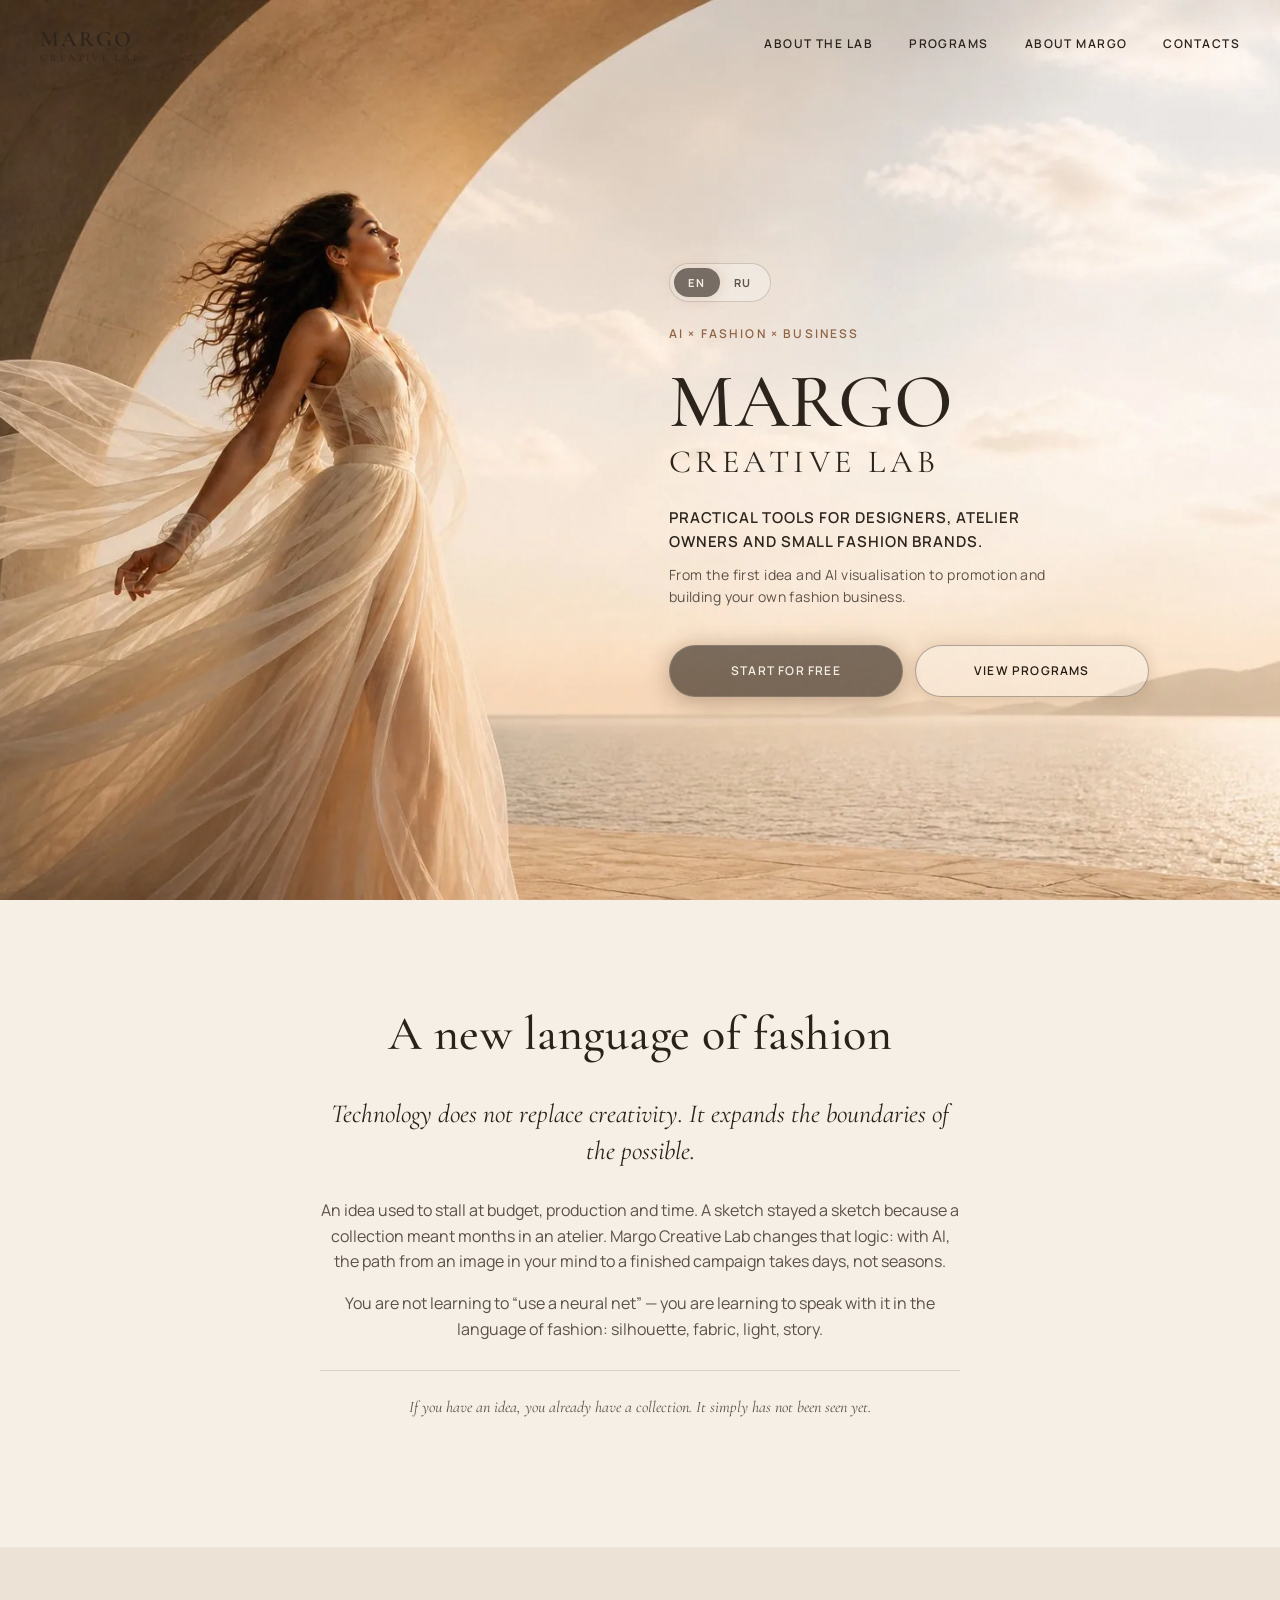
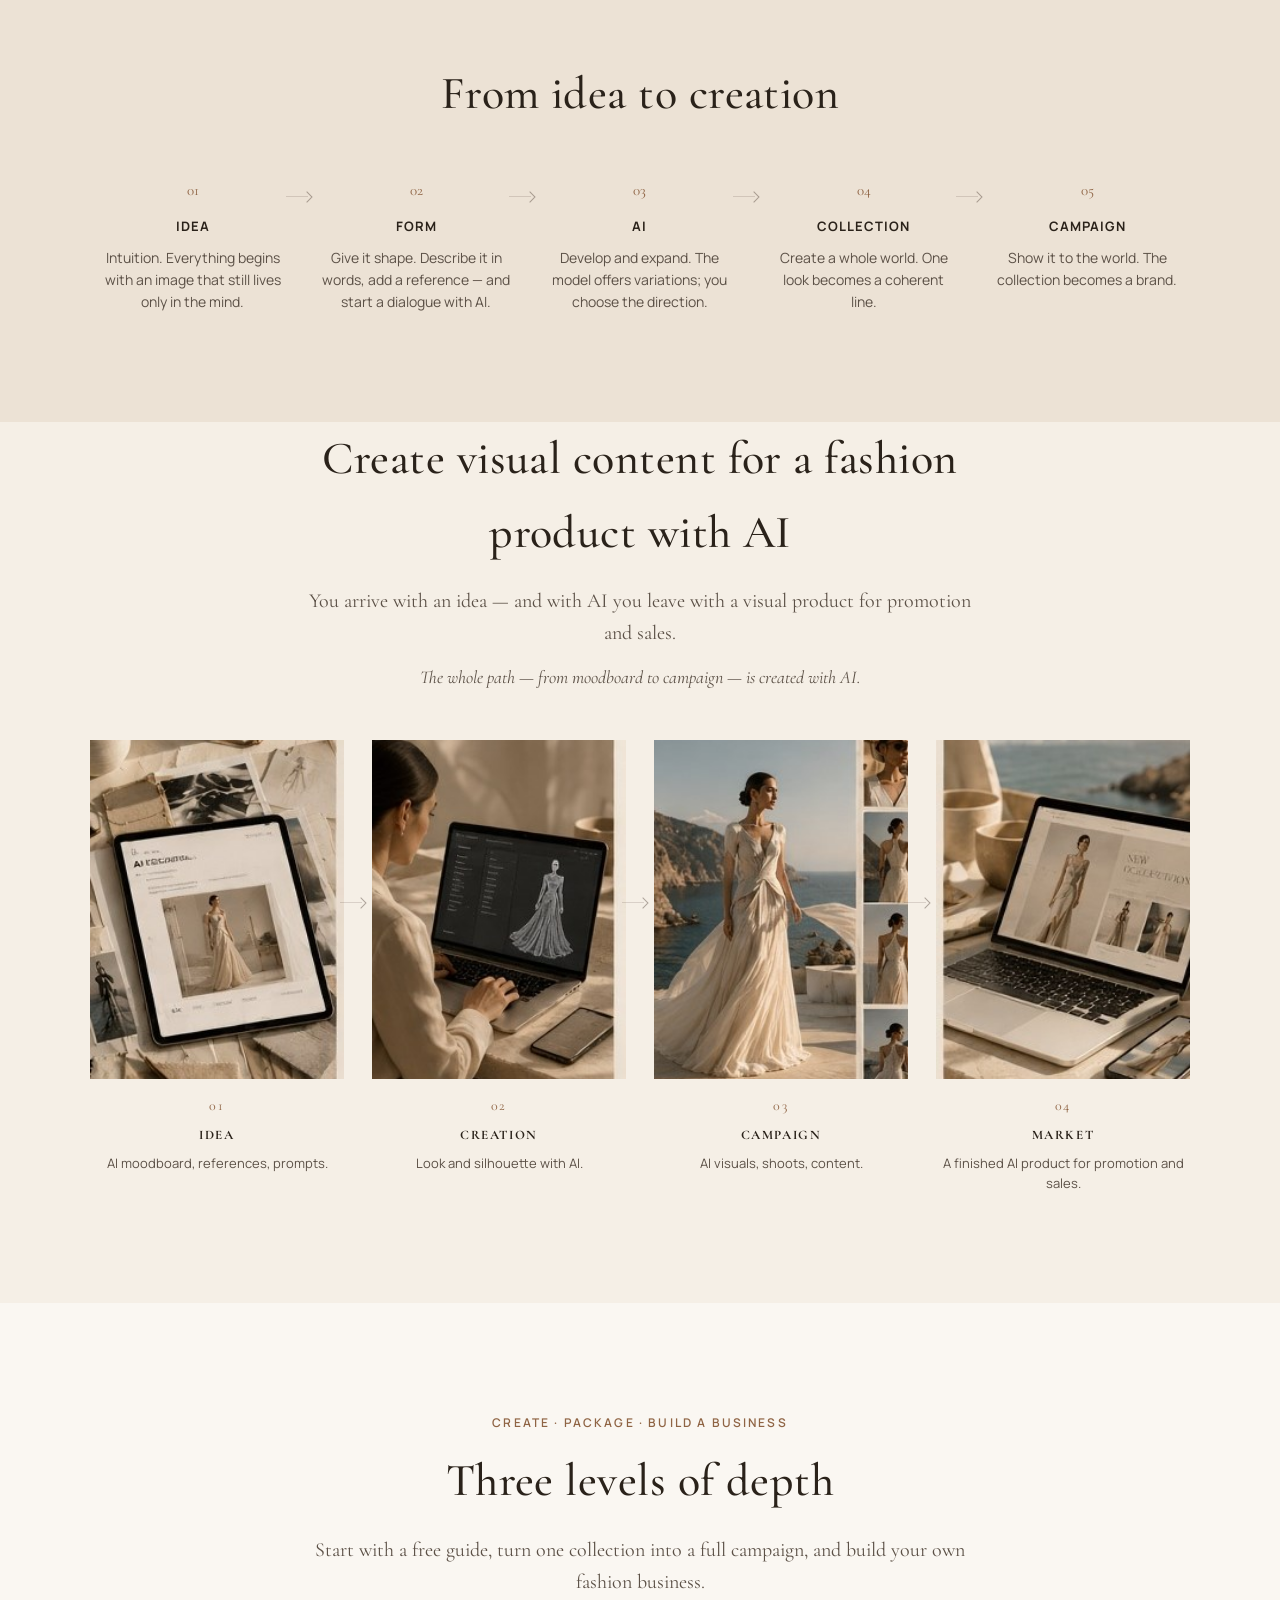
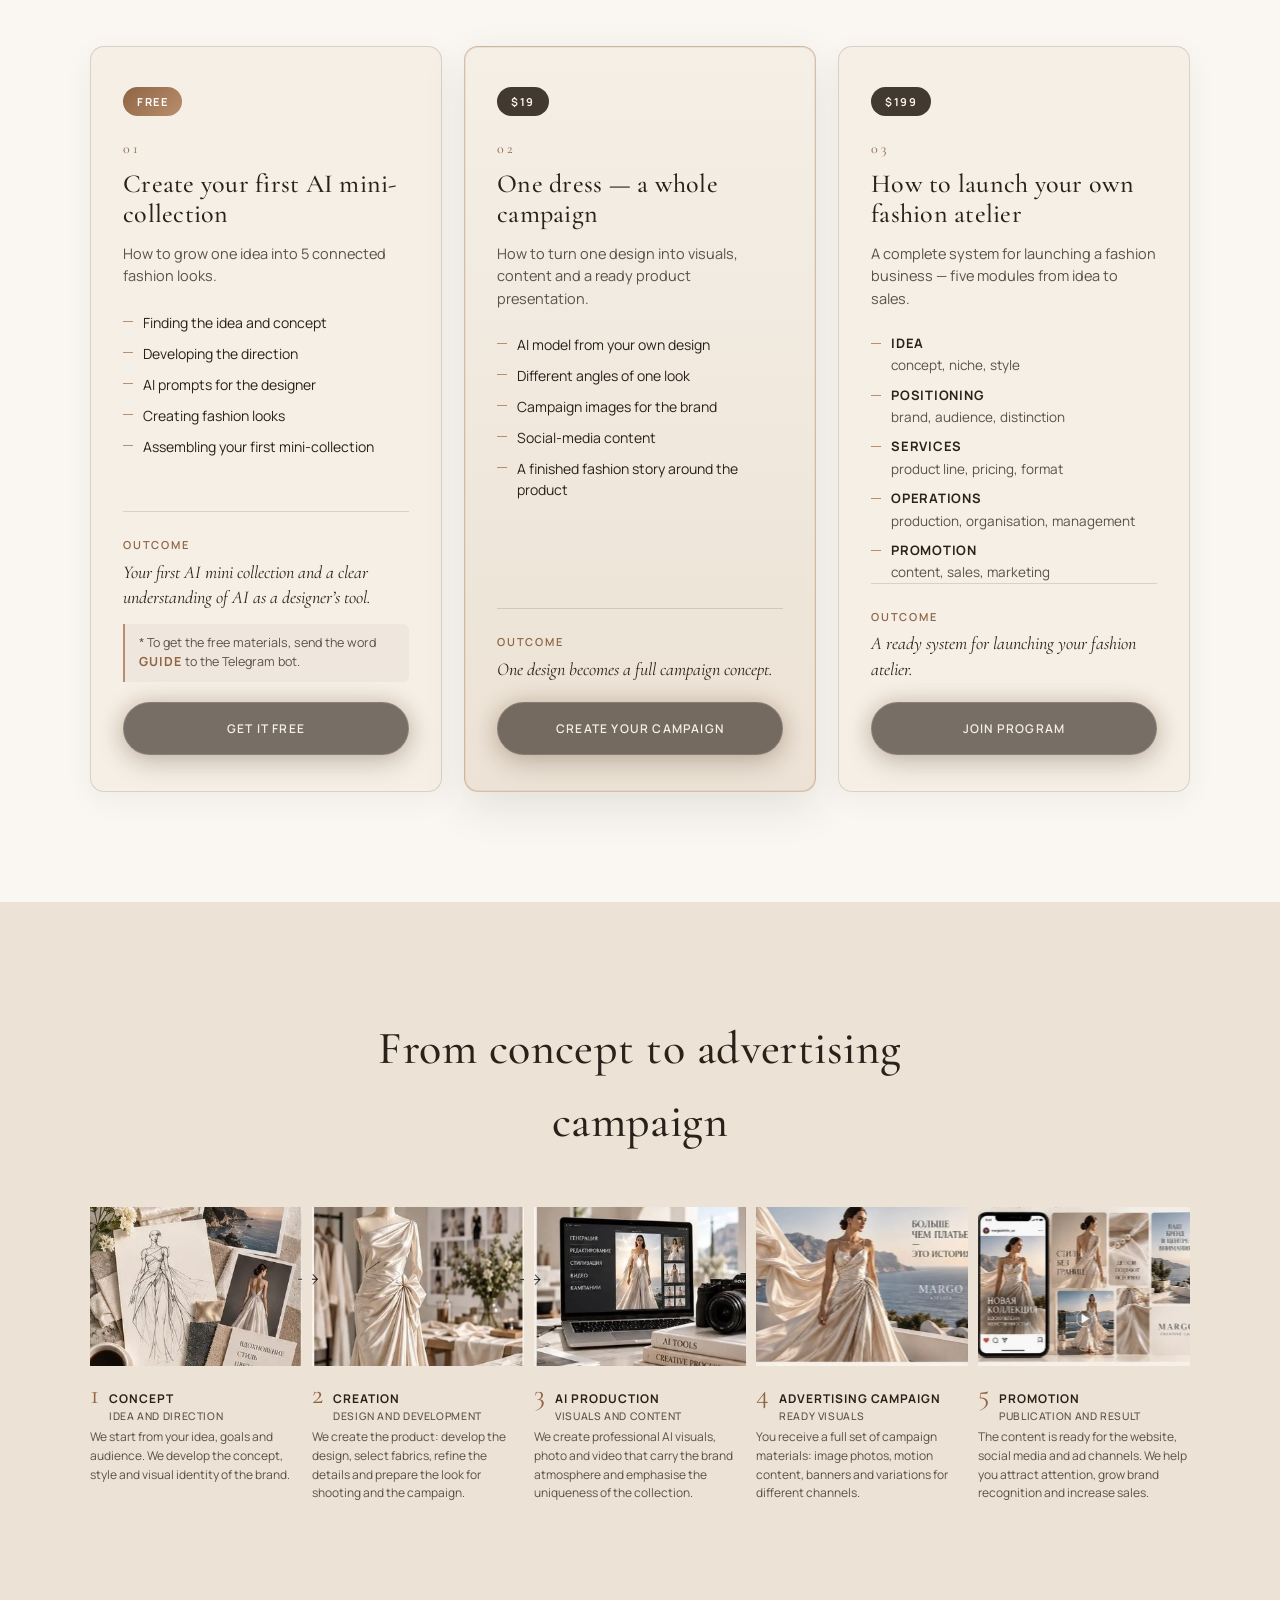
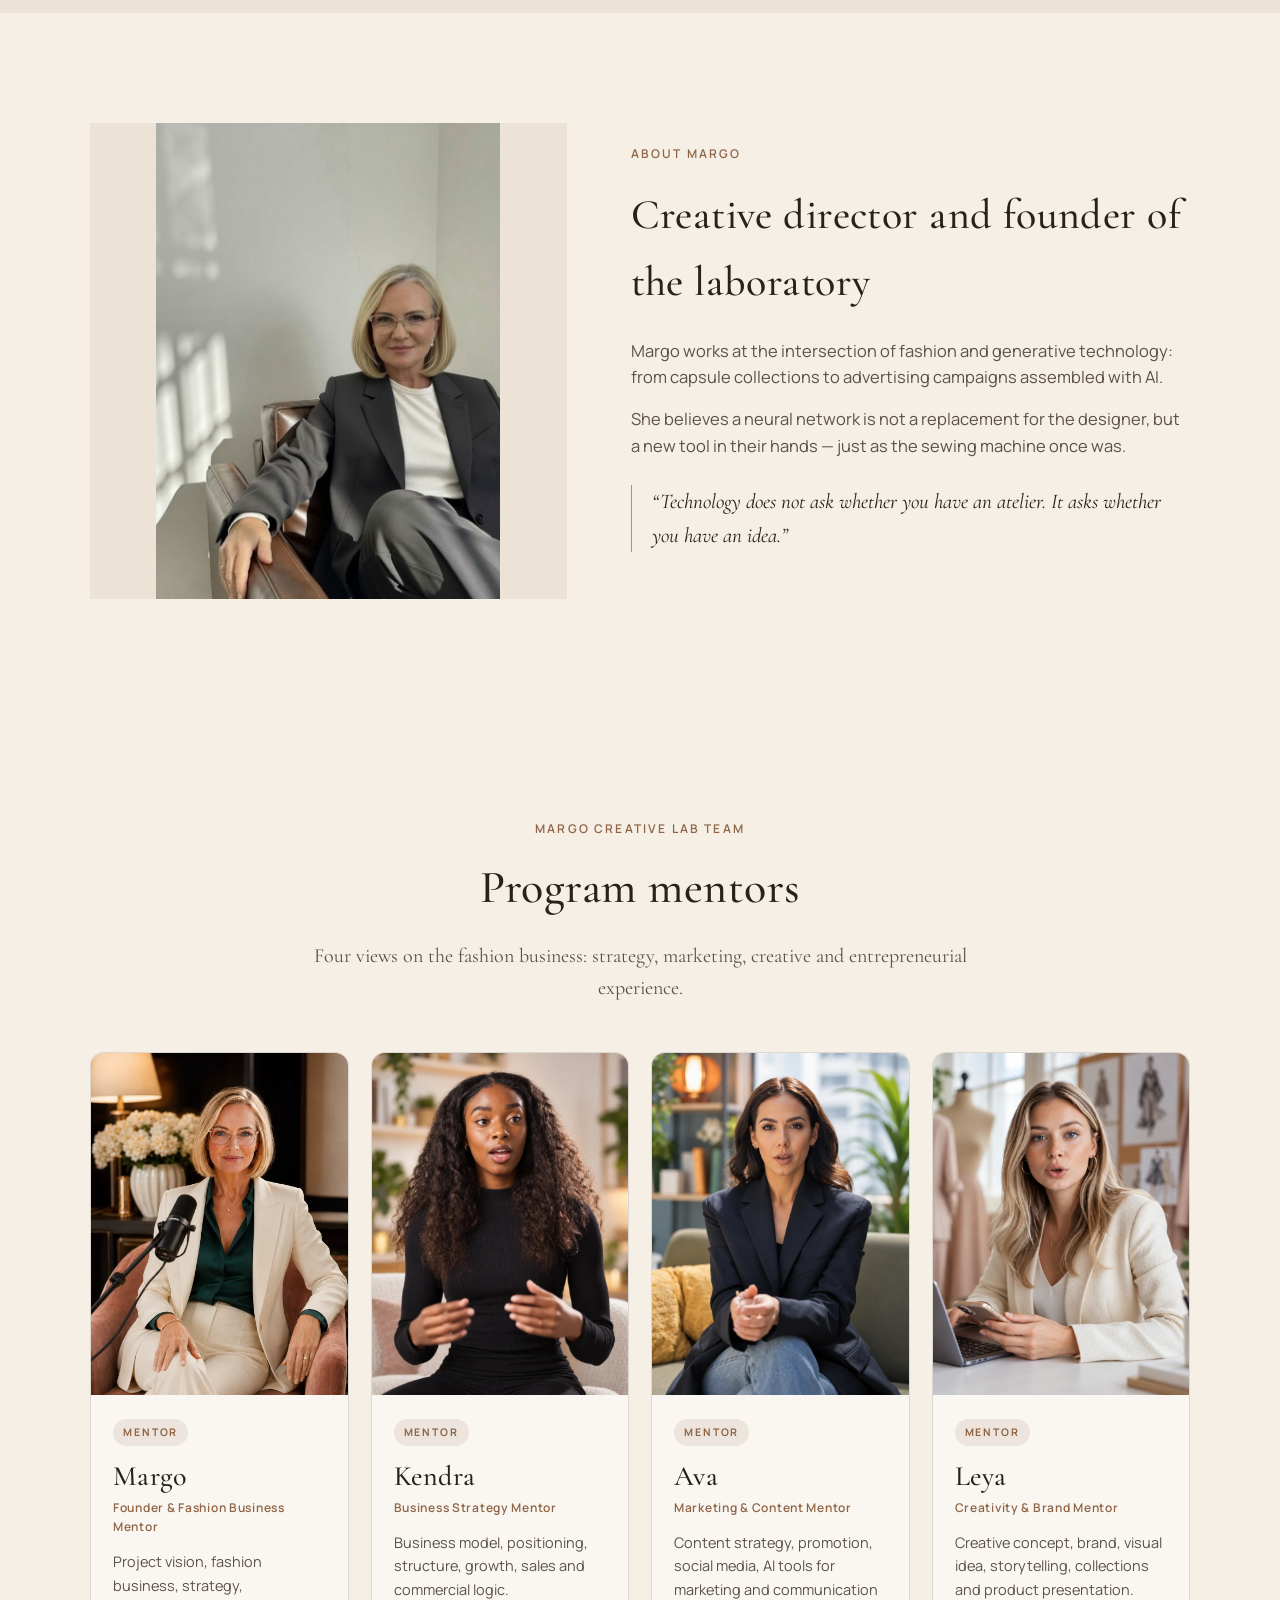
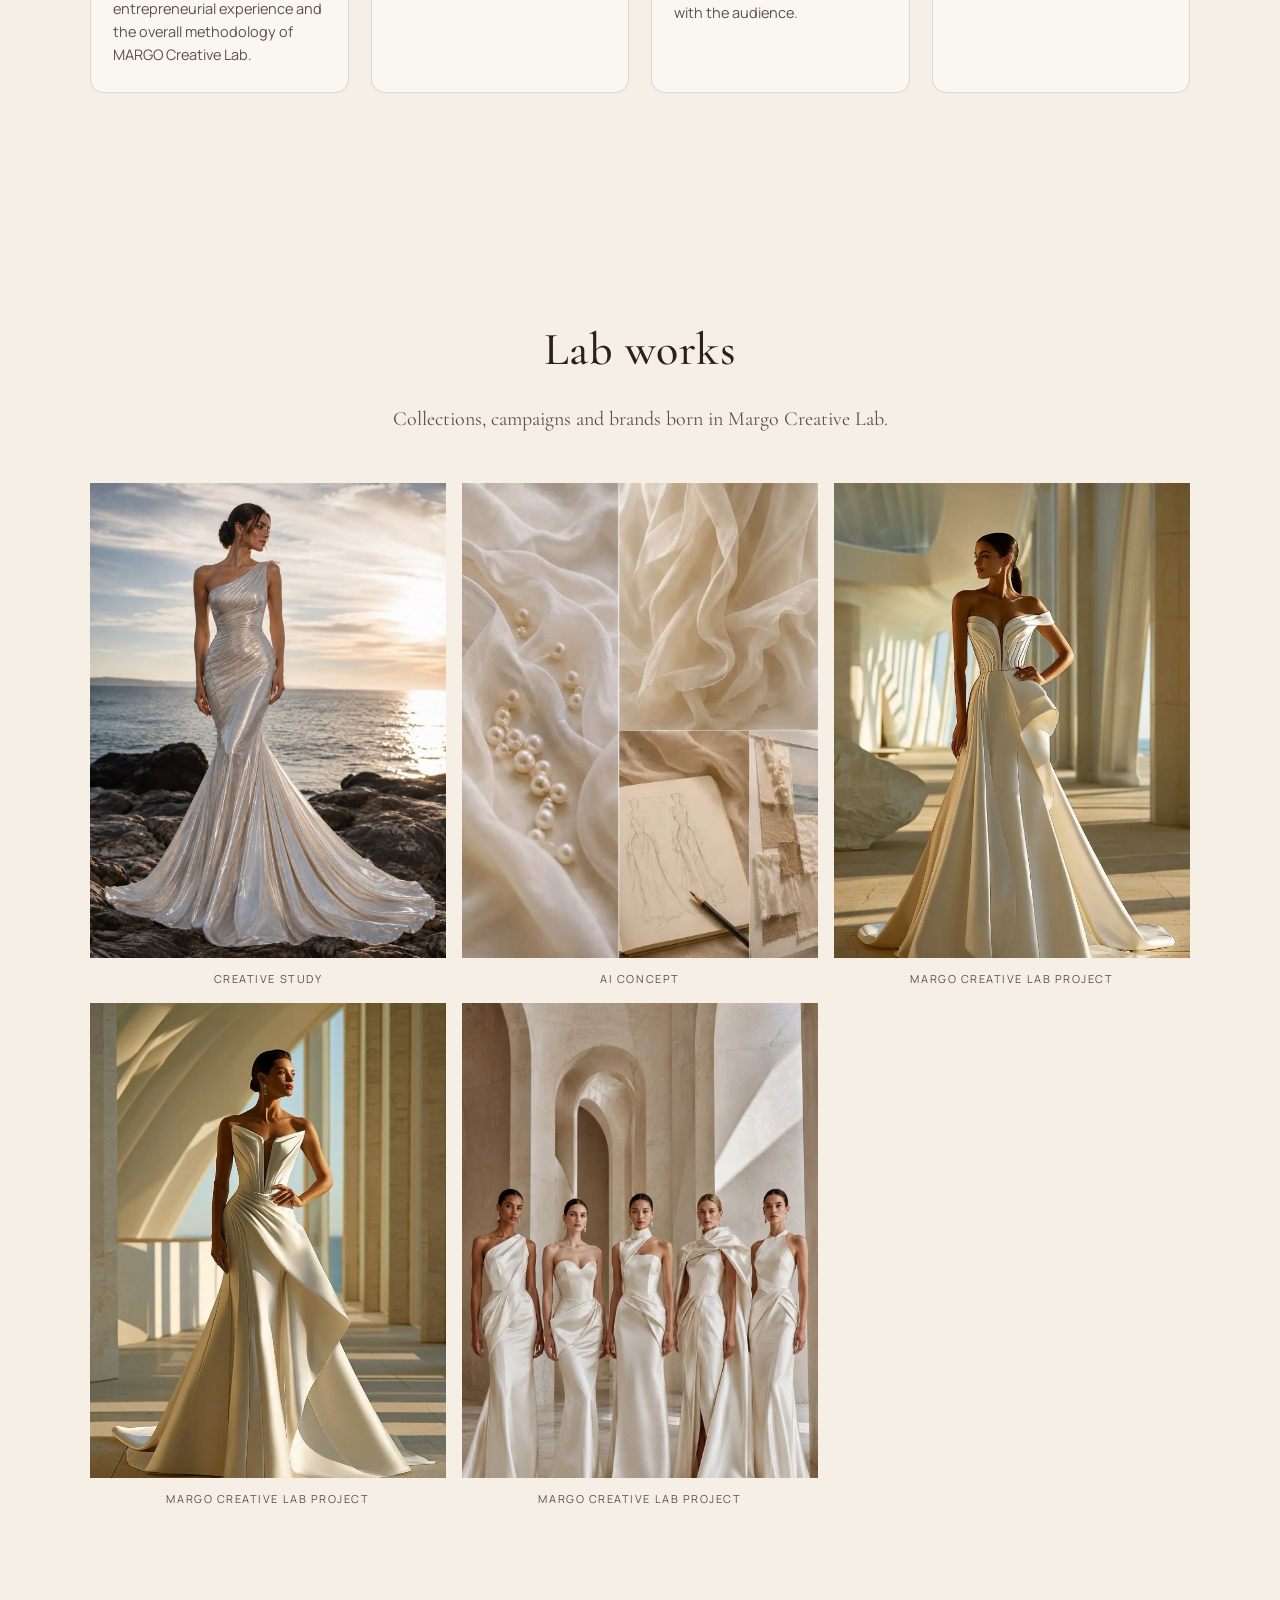
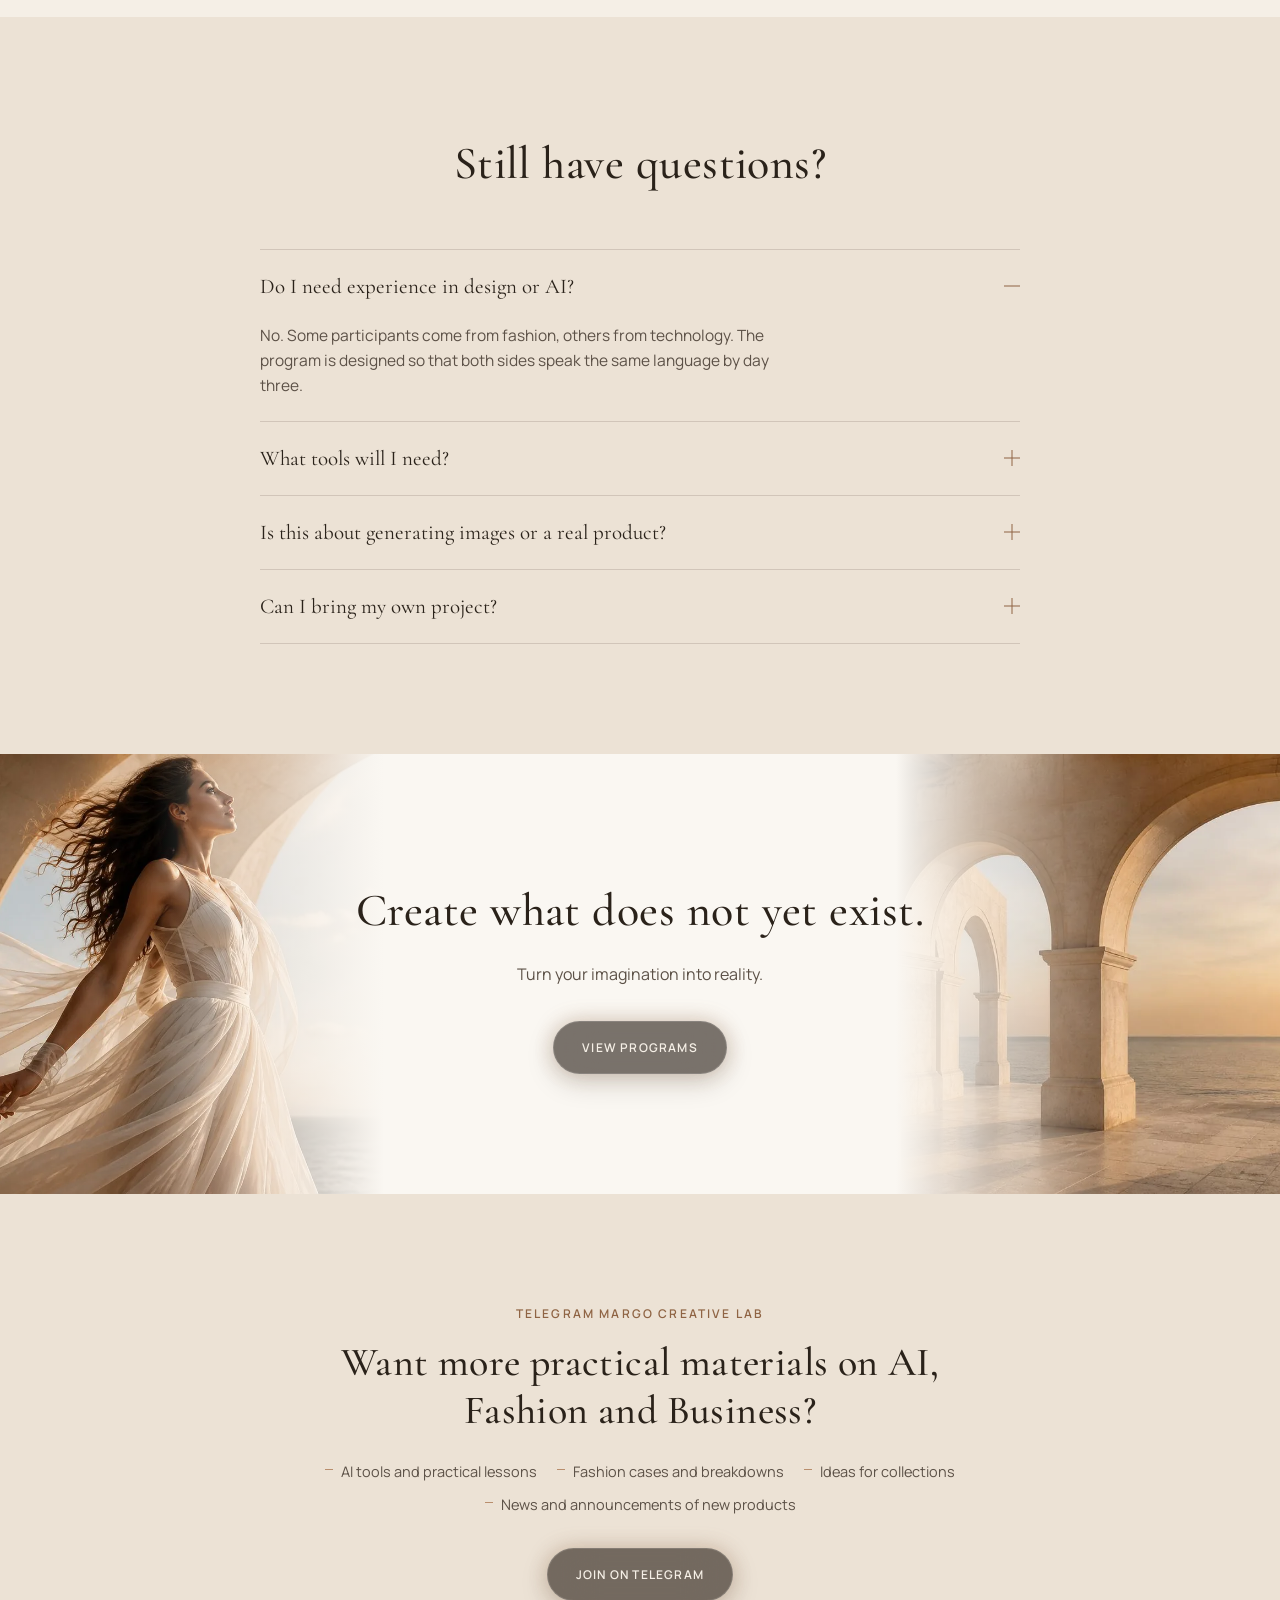
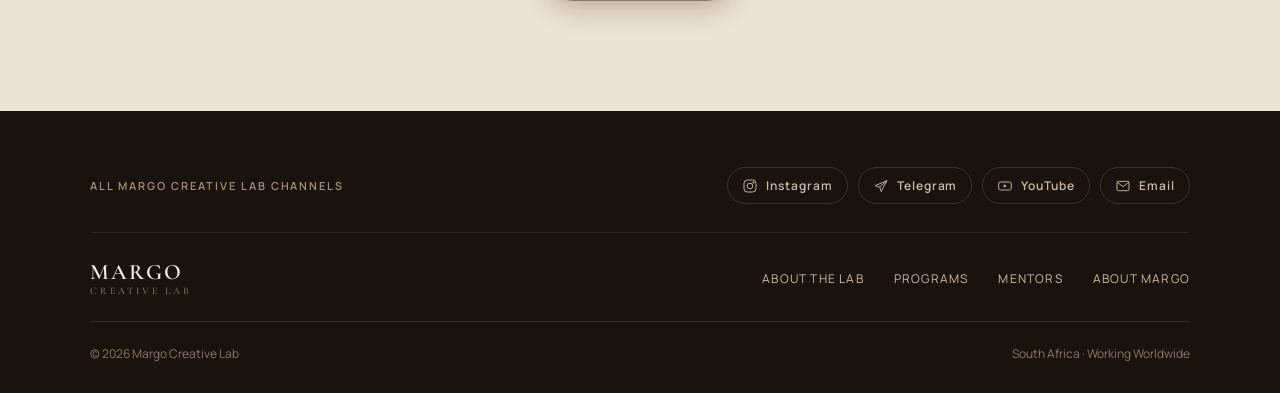
==== commit 2a5502d5: "изменен третий блок и исправлены ошибки" ====
--- a/index.html
+++ b/index.html
@@ -3,13 +3,13 @@
 <head>
 <meta charset="UTF-8">
 <meta name="viewport" content="width=device-width, initial-scale=1.0">
-<title>Margo Creative Lab — создай то, чего ещё не существует</title>
+<title>Margo Creative Lab — create what does not yet exist</title>
 <link rel="preconnect" href="https://fonts.googleapis.com">
 <link rel="preconnect" href="https://fonts.gstatic.com" crossorigin>
 <link href="https://fonts.googleapis.com/css2?family=Cormorant+Garamond:ital,wght@0,300;0,400;0,500;0,600;1,400&family=Manrope:wght@300;400;500;600;700&display=swap" rel="stylesheet">
-<meta name="description" content="Margo Creative Lab — лаборатория моды на стыке воображения и искусственного интеллекта. Курсы, воркшопы, наставничество.">
-<meta property="og:title" content="Margo Creative Lab — создай то, чего ещё не существует">
-<meta property="og:description" content="Лаборатория моды на стыке воображения и ИИ. Курсы, воркшопы, наставничество.">
+<meta name="description" content="Margo Creative Lab — a fashion laboratory at the intersection of imagination and artificial intelligence. Courses, workshops, mentorship.">
+<meta property="og:title" content="Margo Creative Lab — create what does not yet exist">
+<meta property="og:description" content="A fashion laboratory at the intersection of imagination and AI. Courses, workshops, mentorship.">
 <meta property="og:image" content="images/hero-wide.jpg">
 <meta property="og:type" content="website">
 <meta name="twitter:card" content="summary_large_image">
@@ -27,21 +27,21 @@
     <div class="l2">CREATIVE LAB</div>
   </a>
   <nav class="mainnav">
-    <a href="#manifesto" data-i18n="nav.lab">О лаборатории</a>
-    <a href="#products" data-i18n="nav.programs">Программы</a>
-    <a href="#founder" data-i18n="nav.margo">О Марго</a>
-    <a href="#contacts" data-i18n="nav.contacts">Контакты</a>
+    <a href="#manifesto" data-i18n="nav.lab">About the Lab</a>
+    <a href="#products" data-i18n="nav.programs">Programs</a>
+    <a href="#founder" data-i18n="nav.margo">About Margo</a>
+    <a href="#contacts" data-i18n="nav.contacts">Contacts</a>
   </nav>
   <button type="button" class="burger" id="burgerBtn" aria-label="Меню" aria-expanded="false" aria-controls="mobileNav"><span></span><span></span><span></span></button>
 </header>
 
 <div class="mobile-nav" id="mobileNav" aria-hidden="true">
-  <button type="button" class="close" id="mobileNavClose" data-i18n="nav.close">Закрыть</button>
-  <a href="#manifesto" data-i18n="nav.lab">О лаборатории</a>
-  <a href="#products" data-i18n="nav.programs">Программы</a>
-  <a href="#founder" data-i18n="nav.margo">О Марго</a>
-  <a href="#contacts" data-i18n="nav.contacts">Контакты</a>
-  <a href="https://t.me/startatelier_bot?start=guide" target="_blank" rel="noopener noreferrer" class="btn btn-solid" data-i18n="nav.free">Начать бесплатно</a>
+  <button type="button" class="close" id="mobileNavClose" data-i18n="nav.close">Close</button>
+  <a href="#manifesto" data-i18n="nav.lab">About the Lab</a>
+  <a href="#products" data-i18n="nav.programs">Programs</a>
+  <a href="#founder" data-i18n="nav.margo">About Margo</a>
+  <a href="#contacts" data-i18n="nav.contacts">Contacts</a>
+  <a href="https://t.me/startatelier_bot?start=guide" target="_blank" rel="noopener noreferrer" class="btn btn-solid" data-i18n="nav.free">Start for free</a>
 </div>
 
 <div id="scroll-progress" aria-hidden="true"></div>
@@ -60,23 +60,23 @@
       </div>
       <span class="eyebrow" data-i18n="hero.eyebrow">AI × Fashion × Business</span>
       <h1>MARGO<span class="thin">CREATIVE LAB</span></h1>
-      <p class="hero-manifest" data-i18n="hero.manifest">Практические инструменты для дизайнеров, владельцев ателье и небольших fashion-брендов.</p>
-      <p class="hero-tagline" data-i18n="hero.tagline">От первой идеи и AI-визуализации до продвижения и построения собственного fashion-бизнеса.</p>
+      <p class="hero-manifest" data-i18n="hero.manifest">Practical tools for designers, atelier owners and small fashion brands.</p>
+      <p class="hero-tagline" data-i18n="hero.tagline">From the first idea and AI visualisation to promotion and building your own fashion business.</p>
       <div class="hero-actions">
-        <a href="https://t.me/startatelier_bot?start=guide" target="_blank" rel="noopener noreferrer" class="btn btn-solid" data-i18n="hero.free">Начать бесплатно</a>
-        <a href="#products" class="btn btn-outline" data-i18n="hero.programs">Посмотреть программы</a>
+        <a href="https://t.me/startatelier_bot?start=guide" target="_blank" rel="noopener noreferrer" class="btn btn-solid" data-i18n="hero.free">Start for free</a>
+        <a href="#products" class="btn btn-outline" data-i18n="hero.programs">View programs</a>
       </div>
     </div>
   </section>
 
   <section class="manifesto" id="manifesto">
     <div class="wrap manifesto-inner">
-      <h2 data-i18n="manifesto.title">Новый язык моды</h2>
-      <p class="manifesto-lead" data-i18n="manifesto.lead">Технологии не заменяют творчество. Они расширяют границы возможного.</p>
+      <h2 data-i18n="manifesto.title">A new language of fashion</h2>
+      <p class="manifesto-lead" data-i18n="manifesto.lead">Technology does not replace creativity. It expands the boundaries of the possible.</p>
       <div class="manifesto-body">
-        <p data-i18n="manifesto.p1">Раньше идея упиралась в бюджет, производство и время. Эскиз оставался эскизом, потому что до коллекции — месяцы работы ателье. Margo Creative Lab меняет эту логику: с ИИ путь от образа в голове до готовой кампании занимает дни, а не сезоны.</p>
-        <p data-i18n="manifesto.p2">Ты не учишься «работать в нейросети» — ты учишься говорить с ней на языке моды: силуэт, ткань, свет, история.</p>
-        <p class="manifesto-micro" data-i18n="manifesto.micro">Если у тебя есть идея — у тебя уже есть коллекция. Просто она ещё не увидена.</p>
+        <p data-i18n="manifesto.p1">An idea used to stall at budget, production and time. A sketch stayed a sketch because a collection meant months in an atelier. Margo Creative Lab changes that logic: with AI, the path from an image in your mind to a finished campaign takes days, not seasons.</p>
+        <p data-i18n="manifesto.p2">You are not learning to “use a neural net” — you are learning to speak with it in the language of fashion: silhouette, fabric, light, story.</p>
+        <p class="manifesto-micro" data-i18n="manifesto.micro">If you have an idea, you already have a collection. It simply has not been seen yet.</p>
       </div>
     </div>
   </section>
@@ -84,33 +84,33 @@
   <section class="process">
     <div class="wrap">
       <div class="section-head">
-        <h2 data-i18n="process.title">От идеи до создания</h2>
+        <h2 data-i18n="process.title">From idea to creation</h2>
       </div>
       <div class="process-row">
         <div class="p-step" data-reveal>
           <span class="p-num">01</span>
-          <div class="p-title" data-i18n="process.1.title">Идея</div>
-          <p class="p-text" data-i18n="process.1.text">Интуиция. Всё начинается с образа, который пока живёт только в голове.</p>
+          <div class="p-title" data-i18n="process.1.title">Idea</div>
+          <p class="p-text" data-i18n="process.1.text">Intuition. Everything begins with an image that still lives only in the mind.</p>
         </div>
         <div class="p-step" data-reveal>
           <span class="p-num">02</span>
-          <div class="p-title" data-i18n="process.2.title">Форма</div>
-          <p class="p-text" data-i18n="process.2.text">Придай ей форму. Опиши словами, приложи референс — и начни диалог с ИИ.</p>
+          <div class="p-title" data-i18n="process.2.title">Form</div>
+          <p class="p-text" data-i18n="process.2.text">Give it shape. Describe it in words, add a reference — and start a dialogue with AI.</p>
         </div>
         <div class="p-step" data-reveal>
           <span class="p-num">03</span>
-          <div class="p-title" data-i18n="process.3.title">ИИ</div>
-          <p class="p-text" data-i18n="process.3.text">Развивай и расширяй. Нейросеть предлагает вариации, ты выбираешь направление.</p>
+          <div class="p-title" data-i18n="process.3.title">AI</div>
+          <p class="p-text" data-i18n="process.3.text">Develop and expand. The model offers variations; you choose the direction.</p>
         </div>
         <div class="p-step" data-reveal>
           <span class="p-num">04</span>
-          <div class="p-title" data-i18n="process.4.title">Коллекция</div>
-          <p class="p-text" data-i18n="process.4.text">Создай целый мир. Один образ превращается в цельную линейку.</p>
+          <div class="p-title" data-i18n="process.4.title">Collection</div>
+          <p class="p-text" data-i18n="process.4.text">Create a whole world. One look becomes a coherent line.</p>
         </div>
         <div class="p-step" data-reveal>
           <span class="p-num">05</span>
-          <div class="p-title" data-i18n="process.5.title">Кампания</div>
-          <p class="p-text" data-i18n="process.5.text">Покажи её миру. Коллекция становится брендом.</p>
+          <div class="p-title" data-i18n="process.5.title">Campaign</div>
+          <p class="p-text" data-i18n="process.5.text">Show it to the world. The collection becomes a brand.</p>
         </div>
       </div>
     </div>
@@ -119,41 +119,41 @@
   <section class="create">
     <div class="wrap">
       <div class="section-head">
-        <h2 data-i18n="create.title">Создай визуальный контент fashion-продукта с AI</h2>
-        <p class="lead" data-i18n="create.lead">Вы приходите с идеей — а с помощью ИИ уходите с визуальным продуктом для продвижения и продаж.</p>
-        <p class="create-note" data-i18n="create.note">Весь путь — от мудборда до кампании — создаётся с ИИ.</p>
+        <h2 data-i18n="create.title">Create visual content for a fashion product with AI</h2>
+        <p class="lead" data-i18n="create.lead">You arrive with an idea — and with AI you leave with a visual product for promotion and sales.</p>
+        <p class="create-note" data-i18n="create.note">The whole path — from moodboard to campaign — is created with AI.</p>
       </div>
       <div class="create-grid">
         <article class="create-card" data-reveal="scale">
           <div class="create-media"><img loading="lazy" decoding="async" src="images/create-01.jpg" alt="Идея — ИИ-мудборд, референсы и промпты"></div>
           <div class="create-cap">
             <span class="create-num">01</span>
-            <h3 data-i18n="create.1.title">Идея</h3>
-            <p data-i18n="create.1.text">ИИ-мудборд, референсы, промпты.</p>
+            <h3 data-i18n="create.1.title">Idea</h3>
+            <p data-i18n="create.1.text">AI moodboard, references, prompts.</p>
           </div>
         </article>
         <article class="create-card" data-reveal="scale">
           <div class="create-media"><img loading="lazy" decoding="async" src="images/create-02.jpg" alt="Создание — образ и силуэт с помощью ИИ"></div>
           <div class="create-cap">
             <span class="create-num">02</span>
-            <h3 data-i18n="create.2.title">Создание</h3>
-            <p data-i18n="create.2.text">Образ и силуэт с помощью ИИ.</p>
+            <h3 data-i18n="create.2.title">Creation</h3>
+            <p data-i18n="create.2.text">Look and silhouette with AI.</p>
           </div>
         </article>
         <article class="create-card" data-reveal="scale">
           <div class="create-media"><img loading="lazy" decoding="async" src="images/create-03.jpg" alt="Кампания — ИИ-визуалы, съёмки и контент"></div>
           <div class="create-cap">
             <span class="create-num">03</span>
-            <h3 data-i18n="create.3.title">Кампания</h3>
-            <p data-i18n="create.3.text">ИИ-визуалы, съёмки, контент.</p>
+            <h3 data-i18n="create.3.title">Campaign</h3>
+            <p data-i18n="create.3.text">AI visuals, shoots, content.</p>
           </div>
         </article>
         <article class="create-card" data-reveal="scale">
           <div class="create-media"><img loading="lazy" decoding="async" src="images/create-04.jpg" alt="Рынок — готовый продукт с ИИ для продвижения и продаж"></div>
           <div class="create-cap">
             <span class="create-num">04</span>
-            <h3 data-i18n="create.4.title">Рынок</h3>
-            <p data-i18n="create.4.text">Готовый продукт с ИИ для продвижения и продаж.</p>
+            <h3 data-i18n="create.4.title">Market</h3>
+            <p data-i18n="create.4.text">A finished AI product for promotion and sales.</p>
           </div>
         </article>
       </div>
@@ -163,9 +163,9 @@
   <section class="products" id="products">
     <div class="wrap">
       <div class="section-head">
-        <span class="eyebrow" data-i18n="products.eyebrow">Создай · Упакуй · Построй бизнес</span>
-        <h2 data-i18n="products.title">Три уровня погружения</h2>
-        <p class="lead" data-i18n="products.lead">Начни с бесплатного гида, доведи одну коллекцию до полноценной кампании и построй свой fashion-бизнес.</p>
+        <span class="eyebrow" data-i18n="products.eyebrow">Create · Package · Build a business</span>
+        <h2 data-i18n="products.title">Three levels of depth</h2>
+        <p class="lead" data-i18n="products.lead">Start with a free guide, turn one collection into a full campaign, and build your own fashion business.</p>
       </div>
 
       <div class="products-grid">
@@ -173,58 +173,58 @@
         <article class="product-card" data-reveal>
           <div class="product-badge product-badge--free" data-i18n="products.free.badge">FREE</div>
           <div class="product-num">01</div>
-          <h3 class="product-title" data-i18n="products.free.title">Создай свою первую мини-коллекцию с помощью ИИ</h3>
-          <p class="product-sub" data-i18n="products.free.sub">Как из одной идеи создать 5 связанных между собой fashion-образов.</p>
+          <h3 class="product-title" data-i18n="products.free.title">Create your first AI mini-collection</h3>
+          <p class="product-sub" data-i18n="products.free.sub">How to grow one idea into 5 connected fashion looks.</p>
           <ul class="product-list">
-            <li data-i18n="products.free.li1">Поиск идеи и концепции</li>
-            <li data-i18n="products.free.li2">Разработка направления</li>
-            <li data-i18n="products.free.li3">AI prompts для дизайнера</li>
-            <li data-i18n="products.free.li4">Создание fashion-образов</li>
-            <li data-i18n="products.free.li5">Сборка первой мини-коллекции</li>
+            <li data-i18n="products.free.li1">Finding the idea and concept</li>
+            <li data-i18n="products.free.li2">Developing the direction</li>
+            <li data-i18n="products.free.li3">AI prompts for the designer</li>
+            <li data-i18n="products.free.li4">Creating fashion looks</li>
+            <li data-i18n="products.free.li5">Assembling your first mini-collection</li>
           </ul>
           <div class="product-result">
-            <span class="product-result-label" data-i18n="products.result">Результат</span>
-            <p data-i18n="products.free.result">Первая AI mini collection и понимание, как использовать AI как инструмент дизайнера.</p>
-          </div>
-          <p class="product-note" data-i18n-html="products.free.note">* Для получения бесплатных материалов в Telegram-боте напишите слово <b>GUIDE</b>.</p>
-          <a href="https://t.me/startatelier_bot?start=guide" target="_blank" rel="noopener noreferrer" class="btn btn-solid product-cta" data-i18n="products.free.cta">Получить бесплатно</a>
+            <span class="product-result-label" data-i18n="products.result">Outcome</span>
+            <p data-i18n="products.free.result">Your first AI mini collection and a clear understanding of AI as a designer’s tool.</p>
+          </div>
+          <p class="product-note" data-i18n-html="products.free.note">* To get the free materials, send the word <b>GUIDE</b> to the Telegram bot.</p>
+          <a href="https://t.me/startatelier_bot?start=guide" target="_blank" rel="noopener noreferrer" class="btn btn-solid product-cta" data-i18n="products.free.cta">Get it free</a>
         </article>
 
         <article class="product-card product-card--featured" data-reveal>
           <div class="product-badge" data-i18n="products.paid.badge">$19</div>
           <div class="product-num">02</div>
-          <h3 class="product-title" data-i18n="products.paid.title">Одно платье — целая рекламная кампания</h3>
-          <p class="product-sub" data-i18n="products.paid.sub">Как из одного дизайна собрать визуалы, контент и готовую презентацию продукта.</p>
+          <h3 class="product-title" data-i18n="products.paid.title">One dress — a whole campaign</h3>
+          <p class="product-sub" data-i18n="products.paid.sub">How to turn one design into visuals, content and a ready product presentation.</p>
           <ul class="product-list">
-            <li data-i18n="products.paid.li1">AI-модель на основе твоего дизайна</li>
-            <li data-i18n="products.paid.li2">Разные ракурсы одного образа</li>
-            <li data-i18n="products.paid.li3">Campaign images для бренда</li>
+            <li data-i18n="products.paid.li1">AI model from your own design</li>
+            <li data-i18n="products.paid.li2">Different angles of one look</li>
+            <li data-i18n="products.paid.li3">Campaign images for the brand</li>
             <li data-i18n="products.paid.li4">Social-media content</li>
-            <li data-i18n="products.paid.li5">Готовая fashion-история продукта</li>
+            <li data-i18n="products.paid.li5">A finished fashion story around the product</li>
           </ul>
           <div class="product-result">
-            <span class="product-result-label" data-i18n="products.result">Результат</span>
-            <p data-i18n="products.paid.result">Один дизайн превращается в полноценную campaign concept.</p>
+            <span class="product-result-label" data-i18n="products.result">Outcome</span>
+            <p data-i18n="products.paid.result">One design becomes a full campaign concept.</p>
           </div>
           <!-- TODO: заменить href на PayPal-ссылку для $19 -->
-          <a href="mailto:hello@margocreativelab.com?subject=MARGO%20Creative%20Lab%20%E2%80%94%20%2419&amp;body=%D0%97%D0%B4%D1%80%D0%B0%D0%B2%D1%81%D1%82%D0%B2%D1%83%D0%B9%D1%82%D0%B5!%20%D0%A5%D0%BE%D1%87%D1%83%20%D0%BF%D1%80%D0%B8%D0%BE%D0%B1%D1%80%D0%B5%D1%81%D1%82%D0%B8%20%D0%BF%D1%80%D0%BE%D0%B4%D1%83%D0%BA%D1%82%20%C2%AB%D0%9E%D0%B4%D0%BD%D0%BE%20%D0%BF%D0%BB%D0%B0%D1%82%D1%8C%D0%B5%20%E2%80%94%20%D1%86%D0%B5%D0%BB%D0%B0%D1%8F%20%D1%80%D0%B5%D0%BA%D0%BB%D0%B0%D0%BC%D0%BD%D0%B0%D1%8F%20%D0%BA%D0%B0%D0%BC%D0%BF%D0%B0%D0%BD%D0%B8%D1%8F%C2%BB%20(%2419).%20%D0%9F%D1%80%D0%B8%D1%88%D0%BB%D0%B8%D1%82%D0%B5%2C%20%D0%BF%D0%BE%D0%B6%D0%B0%D0%BB%D1%83%D0%B9%D1%81%D1%82%D0%B0%2C%20PayPal-%D1%81%D1%81%D1%8B%D0%BB%D0%BA%D1%83%20%D0%BD%D0%B0%20%D0%BE%D0%BF%D0%BB%D0%B0%D1%82%D1%83." class="btn btn-solid product-cta" data-i18n="products.paid.cta">Создать свою кампанию</a>
+          <a href="mailto:hello@margocreativelab.com?subject=MARGO%20Creative%20Lab%20%E2%80%94%20%2419&amp;body=%D0%97%D0%B4%D1%80%D0%B0%D0%B2%D1%81%D1%82%D0%B2%D1%83%D0%B9%D1%82%D0%B5!%20%D0%A5%D0%BE%D1%87%D1%83%20%D0%BF%D1%80%D0%B8%D0%BE%D0%B1%D1%80%D0%B5%D1%81%D1%82%D0%B8%20%D0%BF%D1%80%D0%BE%D0%B4%D1%83%D0%BA%D1%82%20%C2%AB%D0%9E%D0%B4%D0%BD%D0%BE%20%D0%BF%D0%BB%D0%B0%D1%82%D1%8C%D0%B5%20%E2%80%94%20%D1%86%D0%B5%D0%BB%D0%B0%D1%8F%20%D1%80%D0%B5%D0%BA%D0%BB%D0%B0%D0%BC%D0%BD%D0%B0%D1%8F%20%D0%BA%D0%B0%D0%BC%D0%BF%D0%B0%D0%BD%D0%B8%D1%8F%C2%BB%20(%2419).%20%D0%9F%D1%80%D0%B8%D1%88%D0%BB%D0%B8%D1%82%D0%B5%2C%20%D0%BF%D0%BE%D0%B6%D0%B0%D0%BB%D1%83%D0%B9%D1%81%D1%82%D0%B0%2C%20PayPal-%D1%81%D1%81%D1%8B%D0%BB%D0%BA%D1%83%20%D0%BD%D0%B0%20%D0%BE%D0%BF%D0%BB%D0%B0%D1%82%D1%83." class="btn btn-solid product-cta" data-i18n="products.paid.cta">Create your campaign</a>
         </article>
 
         <article class="product-card" data-reveal>
           <div class="product-badge" data-i18n="products.program.badge">$199</div>
           <div class="product-num">03</div>
-          <h3 class="product-title" data-i18n="products.program.title">Как построить своё fashion-ателье</h3>
-          <p class="product-sub" data-i18n="products.program.sub">Полная система запуска fashion-бизнеса — пять модулей от идеи до продаж.</p>
+          <h3 class="product-title" data-i18n="products.program.title">How to launch your own fashion atelier</h3>
+          <p class="product-sub" data-i18n="products.program.sub">A complete system for launching a fashion business — five modules from idea to sales.</p>
           <ul class="product-list product-list--modules">
-            <li><b data-i18n="products.program.m1">Идея</b><span data-i18n="products.program.m1.sub">концепция, ниша, стиль</span></li>
-            <li><b data-i18n="products.program.m2">Позиционирование</b><span data-i18n="products.program.m2.sub">бренд, аудитория, отличие</span></li>
-            <li><b data-i18n="products.program.m3">Услуги</b><span data-i18n="products.program.m3.sub">продуктовая линейка, цены, формат</span></li>
-            <li><b data-i18n="products.program.m4">Процессы</b><span data-i18n="products.program.m4.sub">производство, организация, управление</span></li>
-            <li><b data-i18n="products.program.m5">Продвижение</b><span data-i18n="products.program.m5.sub">контент, продажи, маркетинг</span></li>
+            <li><b data-i18n="products.program.m1">Idea</b><span data-i18n="products.program.m1.sub">concept, niche, style</span></li>
+            <li><b data-i18n="products.program.m2">Positioning</b><span data-i18n="products.program.m2.sub">brand, audience, distinction</span></li>
+            <li><b data-i18n="products.program.m3">Services</b><span data-i18n="products.program.m3.sub">product line, pricing, format</span></li>
+            <li><b data-i18n="products.program.m4">Operations</b><span data-i18n="products.program.m4.sub">production, organisation, management</span></li>
+            <li><b data-i18n="products.program.m5">Promotion</b><span data-i18n="products.program.m5.sub">content, sales, marketing</span></li>
           </ul>
           <div class="product-result">
-            <span class="product-result-label" data-i18n="products.result">Результат</span>
-            <p data-i18n="products.program.result">Готовая система запуска своего fashion-ателье.</p>
+            <span class="product-result-label" data-i18n="products.result">Outcome</span>
+            <p data-i18n="products.program.result">A ready system for launching your fashion atelier.</p>
           </div>
           <!-- TODO: заменить href на PayPal-ссылку для $199 -->
           <a href="mailto:hello@margocreativelab.com?subject=MARGO%20Creative%20Lab%20%E2%80%94%20%24199&amp;body=%D0%97%D0%B4%D1%80%D0%B0%D0%B2%D1%81%D1%82%D0%B2%D1%83%D0%B9%D1%82%D0%B5!%20%D0%A5%D0%BE%D1%87%D1%83%20%D0%BF%D1%80%D0%B8%D1%81%D0%BE%D0%B5%D0%B4%D0%B8%D0%BD%D0%B8%D1%82%D1%8C%D1%81%D1%8F%20%D0%BA%20%D0%BF%D1%80%D0%BE%D0%B3%D1%80%D0%B0%D0%BC%D0%BC%D0%B5%20%C2%AB%D0%9A%D0%B0%D0%BA%20%D0%BF%D0%BE%D1%81%D1%82%D1%80%D0%BE%D0%B8%D1%82%D1%8C%20%D1%81%D0%B2%D0%BE%D1%91%20fashion-%D0%B0%D1%82%D0%B5%D0%BB%D1%8C%D0%B5%C2%BB%20(%24199).%20%D0%9F%D1%80%D0%B8%D1%88%D0%BB%D0%B8%D1%82%D0%B5%2C%20%D0%BF%D0%BE%D0%B6%D0%B0%D0%BB%D1%83%D0%B9%D1%81%D1%82%D0%B0%2C%20PayPal-%D1%81%D1%81%D1%8B%D0%BB%D0%BA%D1%83%20%D0%BD%D0%B0%20%D0%BE%D0%BF%D0%BB%D0%B0%D1%82%D1%83." class="btn btn-solid product-cta" data-i18n="products.program.cta">Join Program</a>
@@ -237,72 +237,72 @@
   <section class="campaign">
     <div class="wrap">
       <div class="section-head">
-        <h2 data-i18n="campaign.title">От концепции до рекламной кампании</h2>
+        <h2 data-i18n="campaign.title">From concept to advertising campaign</h2>
       </div>
       <div class="strip">
         <div>
-          <div class="strip-card"><picture><img loading="lazy" decoding="async" src="images/process-01.jpg" alt="Мудборд: эскиз платья, референсы, ткани"></picture></div>
+          <div class="strip-card"><picture><img loading="lazy" decoding="async" src="images/process-01.jpg" alt="Moodboard: dress sketch, references, fabrics"></picture></div>
           <div class="strip-cap">
             <div class="strip-head">
               <span class="strip-num">1</span>
               <div class="strip-titles">
-                <div class="strip-title">Концепция</div>
-                <div class="strip-sub">Идея и направление</div>
+                <div class="strip-title" data-i18n="campaign.1.title">Concept</div>
+                <div class="strip-sub" data-i18n="campaign.1.sub">Idea and direction</div>
               </div>
             </div>
-            <p class="strip-text">Мы начинаем с вашей идеи, целей и целевой аудитории. Разрабатываем концепцию, стиль и визуальную концепцию бренда.</p>
+            <p class="strip-text" data-i18n="campaign.1.text">We start from your idea, goals and audience. We develop the concept, style and visual identity of the brand.</p>
           </div>
         </div>
         <div>
-          <div class="strip-card"><picture><img loading="lazy" decoding="async" src="images/process-02.jpg" alt="Платье на манекене в светлом ателье"></picture></div>
+          <div class="strip-card"><picture><img loading="lazy" decoding="async" src="images/process-02.jpg" alt="Dress on a mannequin in a light atelier"></picture></div>
           <div class="strip-cap">
             <div class="strip-head">
               <span class="strip-num">2</span>
               <div class="strip-titles">
-                <div class="strip-title">Создание</div>
-                <div class="strip-sub">Дизайн и разработка</div>
+                <div class="strip-title" data-i18n="campaign.2.title">Creation</div>
+                <div class="strip-sub" data-i18n="campaign.2.sub">Design and development</div>
               </div>
             </div>
-            <p class="strip-text">Мы создаём продукт: разрабатываем дизайн, подбираем ткани, прорабатываем детали и готовим образ для съёмки и рекламной кампании.</p>
+            <p class="strip-text" data-i18n="campaign.2.text">We create the product: develop the design, select fabrics, refine the details and prepare the look for shooting and the campaign.</p>
           </div>
         </div>
         <div>
-          <div class="strip-card"><picture><img loading="lazy" decoding="async" src="images/process-03.jpg" alt="AI-визуалы и генерация образов"></picture></div>
+          <div class="strip-card"><picture><img loading="lazy" decoding="async" src="images/process-03.jpg" alt="AI visuals and look generation"></picture></div>
           <div class="strip-cap">
             <div class="strip-head">
               <span class="strip-num">3</span>
               <div class="strip-titles">
-                <div class="strip-title">AI Продакшн</div>
-                <div class="strip-sub">Визуалы и контент</div>
+                <div class="strip-title" data-i18n="campaign.3.title">AI Production</div>
+                <div class="strip-sub" data-i18n="campaign.3.sub">Visuals and content</div>
               </div>
             </div>
-            <p class="strip-text">Мы создаём профессиональные AI-визуалы, фото и видео, которые передают атмосферу бренда и подчёркивают уникальность коллекции.</p>
+            <p class="strip-text" data-i18n="campaign.3.text">We create professional AI visuals, photo and video that carry the brand atmosphere and emphasise the uniqueness of the collection.</p>
           </div>
         </div>
         <div>
-          <div class="strip-card"><picture><img loading="lazy" decoding="async" src="images/process-04.jpg" alt="Финальная рекламная кампания у моря"></picture></div>
+          <div class="strip-card"><picture><img loading="lazy" decoding="async" src="images/process-04.jpg" alt="Final advertising campaign by the sea"></picture></div>
           <div class="strip-cap">
             <div class="strip-head">
               <span class="strip-num">4</span>
               <div class="strip-titles">
-                <div class="strip-title">Рекламная кампания</div>
-                <div class="strip-sub">Готовые визуалы</div>
+                <div class="strip-title" data-i18n="campaign.4.title">Advertising campaign</div>
+                <div class="strip-sub" data-i18n="campaign.4.sub">Ready visuals</div>
               </div>
             </div>
-            <p class="strip-text">Вы получаете полный набор визуальных материалов для рекламной кампании: имиджевые фото, подвижный контент, баннеры и вариации для разных каналов.</p>
+            <p class="strip-text" data-i18n="campaign.4.text">You receive a full set of campaign materials: image photos, motion content, banners and variations for different channels.</p>
           </div>
         </div>
         <div>
-          <div class="strip-card"><picture><img loading="lazy" decoding="async" src="images/process-05.jpg" alt="Продвижение и социальные сети"></picture></div>
+          <div class="strip-card"><picture><img loading="lazy" decoding="async" src="images/process-05.jpg" alt="Promotion and social media"></picture></div>
           <div class="strip-cap">
             <div class="strip-head">
               <span class="strip-num">5</span>
               <div class="strip-titles">
-                <div class="strip-title">Продвижение</div>
-                <div class="strip-sub">Публикация и результат</div>
+                <div class="strip-title" data-i18n="campaign.5.title">Promotion</div>
+                <div class="strip-sub" data-i18n="campaign.5.sub">Publication and result</div>
               </div>
             </div>
-            <p class="strip-text">Контент готов к использованию на сайте, в социальных сетях и рекламных каналах. Мы помогаем вам привлечь внимание, повысить узнаваемость бренда и увеличить продажи.</p>
+            <p class="strip-text" data-i18n="campaign.5.text">The content is ready for the website, social media and ad channels. We help you attract attention, grow brand recognition and increase sales.</p>
           </div>
         </div>
       </div>
@@ -315,11 +315,11 @@
         <picture><img loading="lazy" decoding="async" src="images/margo.jpg" alt="Марго — основатель Creative Lab"></picture>
       </div>
       <div class="founder-copy" data-reveal="right">
-        <span class="eyebrow" data-i18n="nav.margo">О Марго</span>
-        <h2 data-i18n="founder.title">Креативный директор и основатель лаборатории</h2>
-        <p data-i18n="founder.p1">Марго работает на стыке моды и генеративных технологий: от индивидуальных капсульных коллекций до рекламных кампаний, полностью собранных при помощи ИИ.</p>
-        <p data-i18n="founder.p2">Верит, что нейросеть — не замена дизайнеру, а новый инструмент в его руках, такой же, как когда-то стала швейная машина.</p>
-        <div class="founder-quote" data-i18n="founder.quote">«Технологии не спрашивают, есть ли у тебя ателье. Они спрашивают, есть ли у тебя идея.»</div>
+        <span class="eyebrow" data-i18n="nav.margo">About Margo</span>
+        <h2 data-i18n="founder.title">Creative director and founder of the laboratory</h2>
+        <p data-i18n="founder.p1">Margo works at the intersection of fashion and generative technology: from capsule collections to advertising campaigns assembled with AI.</p>
+        <p data-i18n="founder.p2">She believes a neural network is not a replacement for the designer, but a new tool in their hands — just as the sewing machine once was.</p>
+        <div class="founder-quote" data-i18n="founder.quote">“Technology does not ask whether you have an atelier. It asks whether you have an idea.”</div>
       </div>
     </div>
   </section>
@@ -327,9 +327,9 @@
   <section class="mentors" id="mentors">
     <div class="wrap">
       <div class="section-head">
-        <span class="eyebrow" data-i18n="mentors.eyebrow">Команда MARGO Creative Lab</span>
-        <h2 data-i18n="mentors.title">Менторы программы</h2>
-        <p class="lead" data-i18n="mentors.lead">Четыре взгляда на fashion-бизнес: стратегия, маркетинг, креатив и предпринимательский опыт.</p>
+        <span class="eyebrow" data-i18n="mentors.eyebrow">MARGO Creative Lab team</span>
+        <h2 data-i18n="mentors.title">Program mentors</h2>
+        <p class="lead" data-i18n="mentors.lead">Four views on the fashion business: strategy, marketing, creative and entrepreneurial experience.</p>
       </div>
       <div class="mentors-grid">
         <article class="mentor-card" data-reveal>
@@ -338,7 +338,7 @@
             <span class="mentor-kicker" data-i18n="mentors.kicker">Mentor</span>
             <h3 class="mentor-name">Margo</h3>
             <p class="mentor-role" data-i18n="mentors.margo.role">Founder &amp; Fashion Business Mentor</p>
-            <p class="mentor-text" data-i18n="mentors.margo.text">Видение проекта, fashion-бизнес, стратегия, предпринимательский опыт и общая методология MARGO Creative Lab.</p>
+            <p class="mentor-text" data-i18n="mentors.margo.text">Project vision, fashion business, strategy, entrepreneurial experience and the overall methodology of MARGO Creative Lab.</p>
           </div>
         </article>
         <article class="mentor-card" data-reveal>
@@ -347,7 +347,7 @@
             <span class="mentor-kicker" data-i18n="mentors.kicker">Mentor</span>
             <h3 class="mentor-name">Kendra</h3>
             <p class="mentor-role" data-i18n="mentors.kendra.role">Business Strategy Mentor</p>
-            <p class="mentor-text" data-i18n="mentors.kendra.text">Бизнес-модель, позиционирование, структура, рост, продажи и коммерческая логика.</p>
+            <p class="mentor-text" data-i18n="mentors.kendra.text">Business model, positioning, structure, growth, sales and commercial logic.</p>
           </div>
         </article>
         <article class="mentor-card" data-reveal>
@@ -356,7 +356,7 @@
             <span class="mentor-kicker" data-i18n="mentors.kicker">Mentor</span>
             <h3 class="mentor-name">Ava</h3>
             <p class="mentor-role" data-i18n="mentors.ava.role">Marketing &amp; Content Mentor</p>
-            <p class="mentor-text" data-i18n="mentors.ava.text">Контент-стратегия, продвижение, social media, AI-инструменты для маркетинга и коммуникация с аудиторией.</p>
+            <p class="mentor-text" data-i18n="mentors.ava.text">Content strategy, promotion, social media, AI tools for marketing and communication with the audience.</p>
           </div>
         </article>
         <article class="mentor-card" data-reveal>
@@ -365,7 +365,7 @@
             <span class="mentor-kicker" data-i18n="mentors.kicker">Mentor</span>
             <h3 class="mentor-name">Leya</h3>
             <p class="mentor-role" data-i18n="mentors.leya.role">Creativity &amp; Brand Mentor</p>
-            <p class="mentor-text" data-i18n="mentors.leya.text">Креативная концепция, бренд, визуальная идея, storytelling, коллекции и подача продукта.</p>
+            <p class="mentor-text" data-i18n="mentors.leya.text">Creative concept, brand, visual idea, storytelling, collections and product presentation.</p>
           </div>
         </article>
       </div>
@@ -375,29 +375,29 @@
   <section class="works">
     <div class="wrap">
       <div class="section-head">
-        <h2 data-i18n="works.title">Работы лаборатории</h2>
-        <p class="lead" data-i18n="works.lead">Коллекции, кампании и бренды, рождённые в Margo Creative Lab.</p>
+        <h2 data-i18n="works.title">Lab works</h2>
+        <p class="lead" data-i18n="works.lead">Collections, campaigns and brands born in Margo Creative Lab.</p>
       </div>
       <div class="works-grid">
         <article class="work-card" data-reveal="scale">
           <div class="work-thumb"><picture><img loading="lazy" decoding="async" src="images/work-study.jpg" alt="Креативное исследование: образ у моря на закате"></picture></div>
-          <div class="work-meta"><span class="fmt" data-i18n="works.category.study">Мудборд</span></div>
+          <div class="work-meta"><span class="fmt" data-i18n="works.category.study">Creative Study</span></div>
         </article>
         <article class="work-card" data-reveal="scale">
           <div class="work-thumb"><picture><img loading="lazy" decoding="async" src="images/work-ai-concept.jpg" alt="AI-концепт: серия силуэтов коллекции"></picture></div>
-          <div class="work-meta"><span class="fmt" data-i18n="works.category.ai">AI-концепт</span></div>
+          <div class="work-meta"><span class="fmt" data-i18n="works.category.ai">AI Concept</span></div>
         </article>
         <article class="work-card" data-reveal="scale">
           <div class="work-thumb"><picture><img loading="lazy" decoding="async" src="images/work-project-1.jpg" alt="Кутюрное платье с открытыми плечами"></picture></div>
-          <div class="work-meta"><span class="fmt" data-i18n="works.category.project">Проект Margo Creative Lab</span></div>
+          <div class="work-meta"><span class="fmt" data-i18n="works.category.project">Margo Creative Lab Project</span></div>
         </article>
         <article class="work-card" data-reveal="scale">
           <div class="work-thumb"><picture><img loading="lazy" decoding="async" src="images/work-project-2.jpg" alt="Скульптурное платье с драпировкой"></picture></div>
-          <div class="work-meta"><span class="fmt" data-i18n="works.category.project">Проект Margo Creative Lab</span></div>
+          <div class="work-meta"><span class="fmt" data-i18n="works.category.project">Margo Creative Lab Project</span></div>
         </article>
         <article class="work-card" data-reveal="scale">
           <div class="work-thumb"><picture><img loading="lazy" decoding="async" src="images/work-project-3.jpg" alt="Силуэт русалка в атласной кампании"></picture></div>
-          <div class="work-meta"><span class="fmt" data-i18n="works.category.project">Проект Margo Creative Lab</span></div>
+          <div class="work-meta"><span class="fmt" data-i18n="works.category.project">Margo Creative Lab Project</span></div>
         </article>
       </div>
     </div>
@@ -406,24 +406,24 @@
   <section class="faq">
     <div class="wrap">
       <div class="section-head">
-        <h2 data-i18n="faq.title">Остались вопросы?</h2>
+        <h2 data-i18n="faq.title">Still have questions?</h2>
       </div>
       <div class="faq-wrap" id="faqList">
         <div class="faq-item open">
-          <button type="button" class="faq-trig" aria-expanded="true"><span data-i18n="faq.q1">Нужен ли опыт в дизайне или ИИ?</span><span class="plus"></span></button>
-          <div class="faq-panel"><p data-i18n="faq.a1">Нет. Часть участников приходит из моды, часть — из технологий. Программа строится так, чтобы обе стороны говорили на одном языке уже к третьему дню.</p></div>
+          <button type="button" class="faq-trig" aria-expanded="true"><span data-i18n="faq.q1">Do I need experience in design or AI?</span><span class="plus"></span></button>
+          <div class="faq-panel"><p data-i18n="faq.a1">No. Some participants come from fashion, others from technology. The program is designed so that both sides speak the same language by day three.</p></div>
         </div>
         <div class="faq-item">
-          <button type="button" class="faq-trig" aria-expanded="false"><span data-i18n="faq.q2">Какие инструменты понадобятся?</span><span class="plus"></span></button>
-          <div class="faq-panel"><p data-i18n="faq.a2">Ноутбук и доступ в интернет. Список конкретных сервисов и как их подключить — присылаем после записи.</p></div>
+          <button type="button" class="faq-trig" aria-expanded="false"><span data-i18n="faq.q2">What tools will I need?</span><span class="plus"></span></button>
+          <div class="faq-panel"><p data-i18n="faq.a2">A laptop and internet access. We send the list of specific services and setup instructions after enrollment.</p></div>
         </div>
         <div class="faq-item">
-          <button type="button" class="faq-trig" aria-expanded="false"><span data-i18n="faq.q3">Это про генерацию картинок или про реальный продукт?</span><span class="plus"></span></button>
-          <div class="faq-panel"><p data-i18n="faq.a3">Про продукт. Картинка — только первый шаг; цель — собранная кампания или коллекция, которую можно показывать.</p></div>
+          <button type="button" class="faq-trig" aria-expanded="false"><span data-i18n="faq.q3">Is this about generating images or a real product?</span><span class="plus"></span></button>
+          <div class="faq-panel"><p data-i18n="faq.a3">A real product. The image is just the first step; the goal is an assembled campaign or collection you can show.</p></div>
         </div>
         <div class="faq-item">
-          <button type="button" class="faq-trig" aria-expanded="false"><span data-i18n="faq.q4">Можно ли прийти со своим проектом?</span><span class="plus"></span></button>
-          <div class="faq-panel"><p data-i18n="faq.a4">Да, особенно на форматы «Наставничество» и «Эксперименты» — они строятся вокруг твоей идеи.</p></div>
+          <button type="button" class="faq-trig" aria-expanded="false"><span data-i18n="faq.q4">Can I bring my own project?</span><span class="plus"></span></button>
+          <div class="faq-panel"><p data-i18n="faq.a4">Yes, especially for the "Mentorship" and "Experiments" formats — they are built around your idea.</p></div>
         </div>
       </div>
     </div>
@@ -437,23 +437,23 @@
       <picture><source type="image/webp" srcset="images/cta-arch.webp"><img loading="lazy" decoding="async" src="images/cta-arch.jpg" alt=""></picture>
     </div>
     <div class="wrap">
-      <h2 data-i18n="cta.title">Создай то, чего ещё не существует.</h2>
-      <p class="lead" data-i18n="cta.lead">Преврати своё воображение в реальность.</p>
-      <a href="#products" class="btn btn-solid" data-i18n="cta.btn">Смотреть программы</a>
+      <h2 data-i18n="cta.title">Create what does not yet exist.</h2>
+      <p class="lead" data-i18n="cta.lead">Turn your imagination into reality.</p>
+      <a href="#products" class="btn btn-solid" data-i18n="cta.btn">View programs</a>
     </div>
   </section>
 
   <section class="community">
     <div class="wrap community-inner">
       <span class="eyebrow" data-i18n="community.eyebrow">Telegram MARGO Creative Lab</span>
-      <h2 data-i18n="community.title">Хотите больше практических материалов по AI, Fashion и Business?</h2>
+      <h2 data-i18n="community.title">Want more practical materials on AI, Fashion and Business?</h2>
       <ul class="community-list">
-        <li data-i18n="community.li1">AI-инструменты и практические уроки</li>
-        <li data-i18n="community.li2">Fashion-кейсы и разборы</li>
-        <li data-i18n="community.li3">Идеи для коллекций</li>
-        <li data-i18n="community.li4">Новости и анонсы новых продуктов</li>
+        <li data-i18n="community.li1">AI tools and practical lessons</li>
+        <li data-i18n="community.li2">Fashion cases and breakdowns</li>
+        <li data-i18n="community.li3">Ideas for collections</li>
+        <li data-i18n="community.li4">News and announcements of new products</li>
       </ul>
-      <a href="https://t.me/MargoCreativeCommunity" target="_blank" rel="noopener noreferrer" class="btn btn-solid" data-i18n="community.cta">Присоединиться к Telegram</a>
+      <a href="https://t.me/MargoCreativeCommunity" target="_blank" rel="noopener noreferrer" class="btn btn-solid" data-i18n="community.cta">Join on Telegram</a>
     </div>
   </section>
 
@@ -462,7 +462,7 @@
 <footer id="contacts">
   <div class="wrap">
     <div class="foot-channels">
-      <span class="foot-channels-label" data-i18n="footer.channels">Все каналы MARGO Creative Lab</span>
+      <span class="foot-channels-label" data-i18n="footer.channels">All MARGO Creative Lab channels</span>
       <div class="foot-channels-list">
         <a class="foot-channel" href="https://www.instagram.com/margocreativelab/" target="_blank" rel="noopener noreferrer">
           <svg width="16" height="16" viewBox="0 0 24 24" fill="none" stroke="currentColor" stroke-width="1.4"><rect x="3" y="3" width="18" height="18" rx="5"/><circle cx="12" cy="12" r="4.2"/><circle cx="17.2" cy="6.8" r="1"/></svg>
@@ -488,10 +488,10 @@
         <div class="l2">CREATIVE LAB</div>
       </div>
       <nav class="foot-nav">
-        <a href="#manifesto" data-i18n="nav.lab">О лаборатории</a>
-        <a href="#products" data-i18n="nav.programs">Программы</a>
-        <a href="#mentors" data-i18n="nav.mentors">Менторы</a>
-        <a href="#founder" data-i18n="nav.margo">О Марго</a>
+        <a href="#manifesto" data-i18n="nav.lab">About the Lab</a>
+        <a href="#products" data-i18n="nav.programs">Programs</a>
+        <a href="#mentors" data-i18n="nav.mentors">Mentors</a>
+        <a href="#founder" data-i18n="nav.margo">About Margo</a>
       </nav>
     </div>
     <div class="foot-bottom">
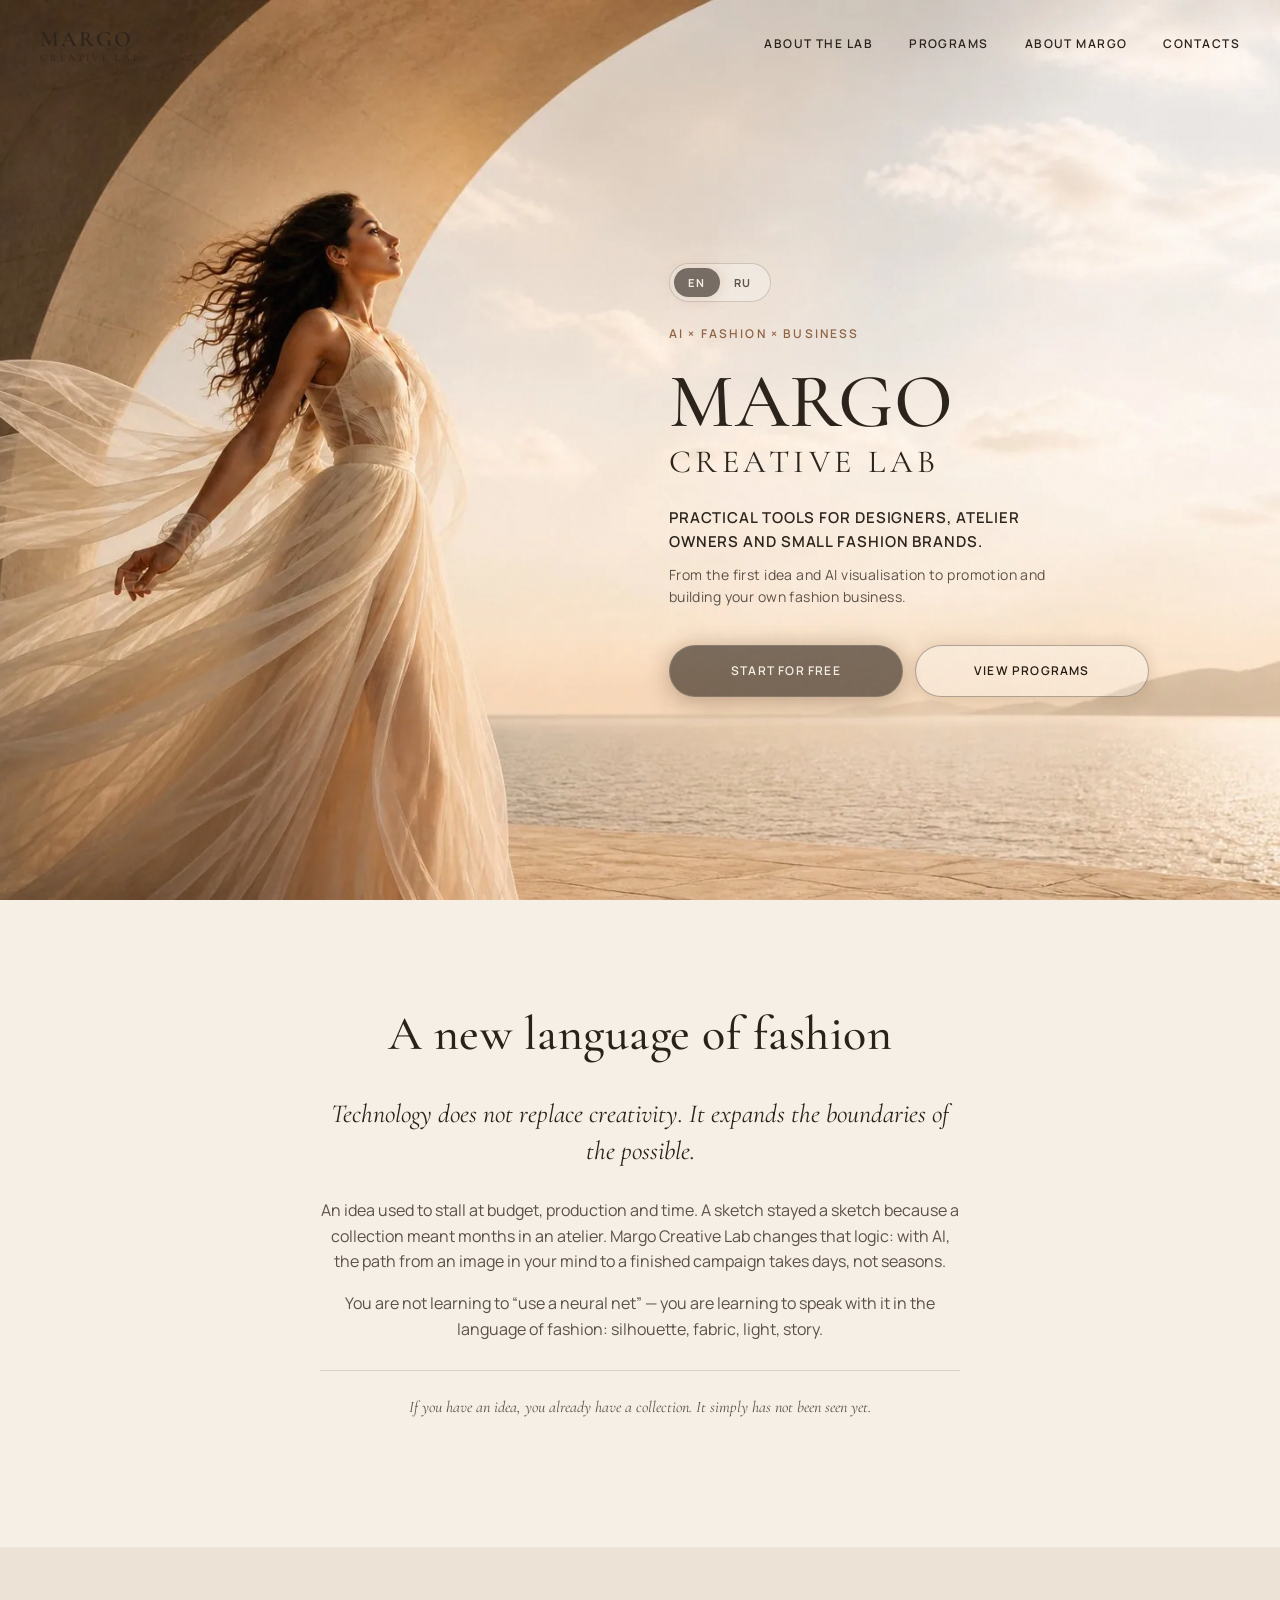
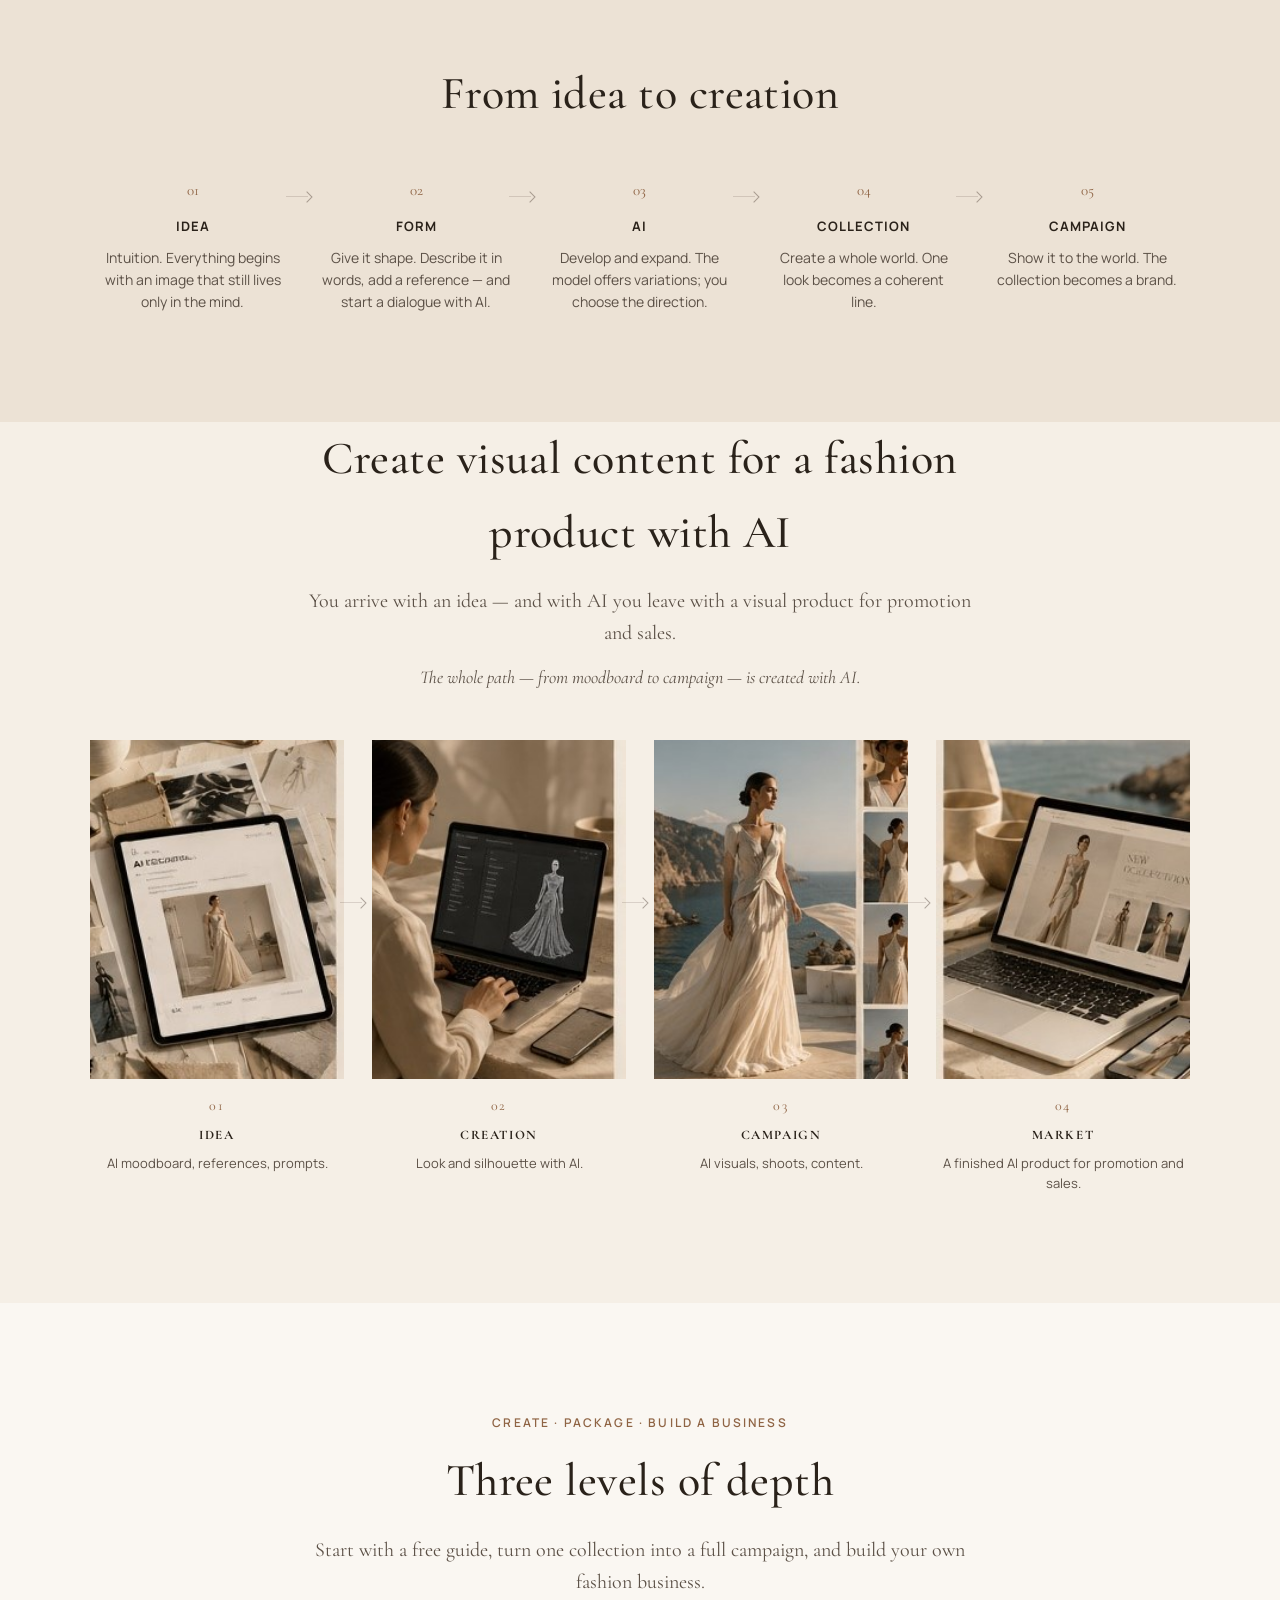
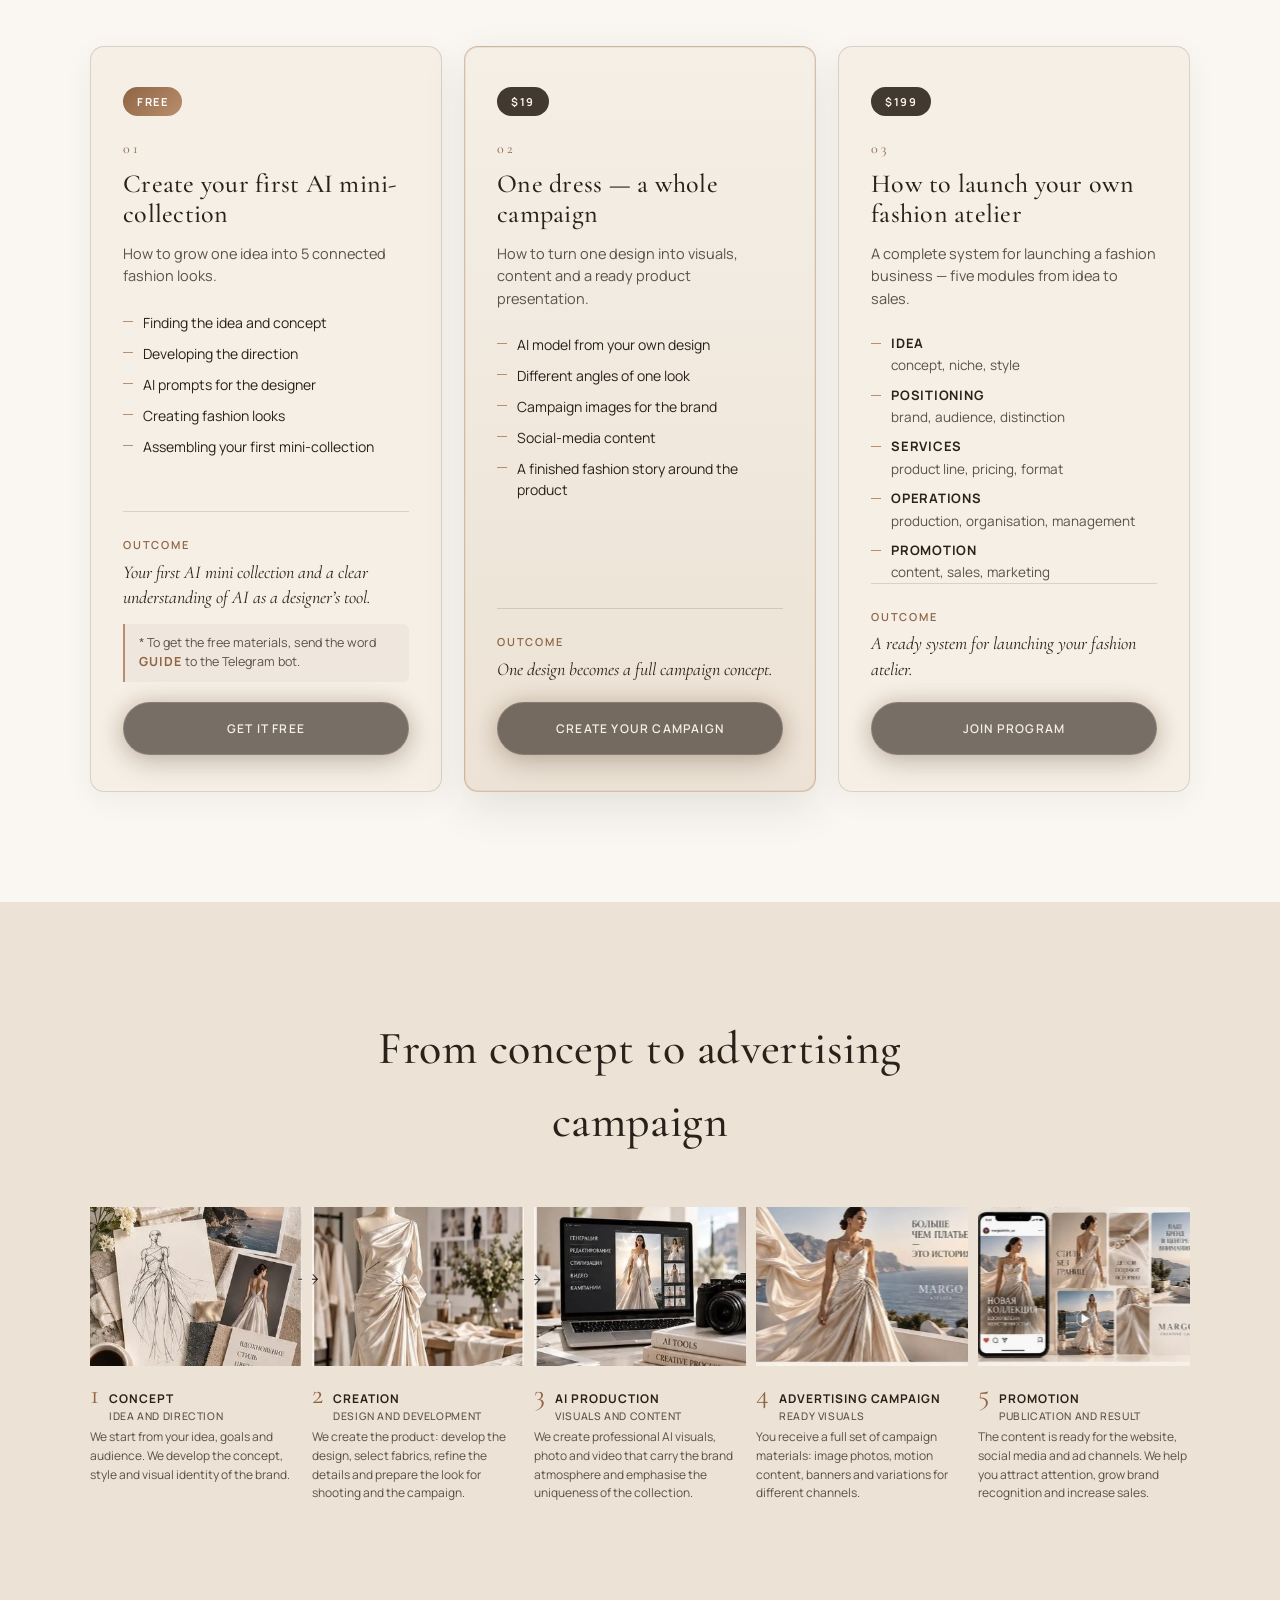
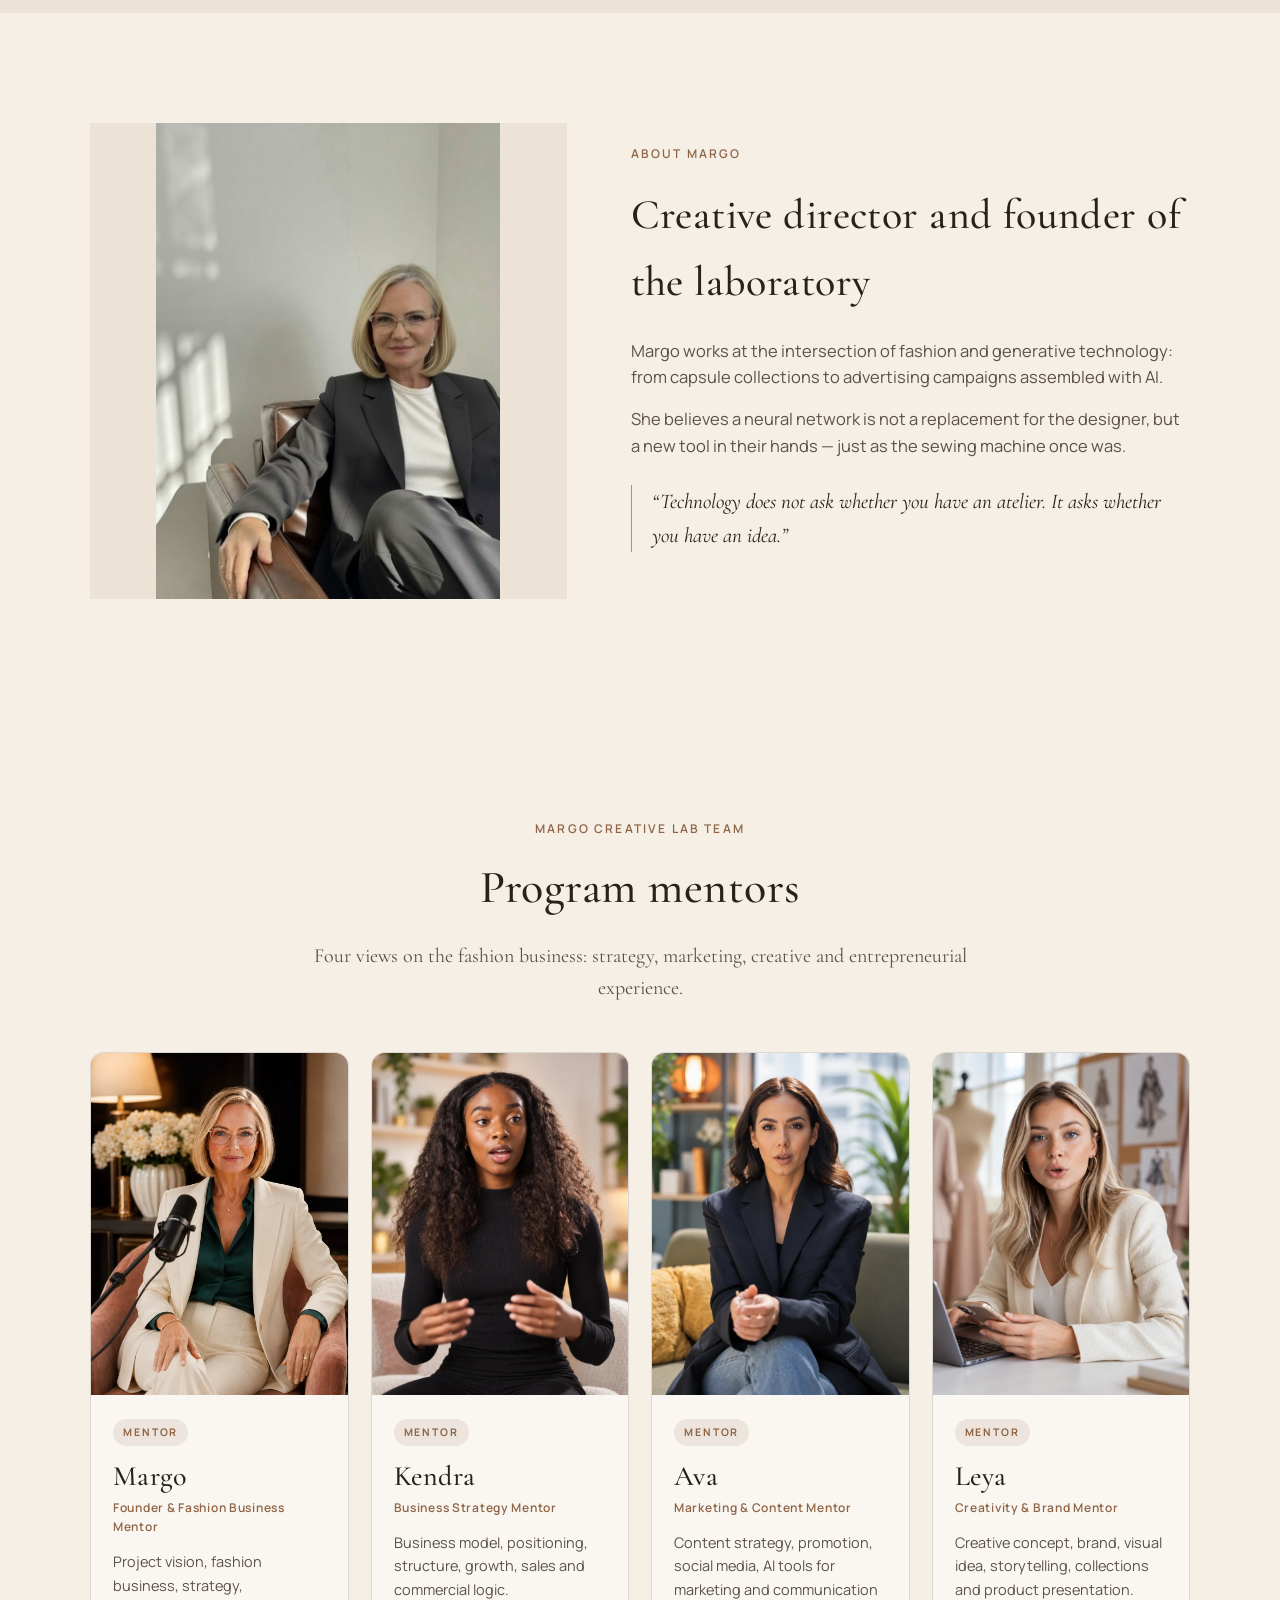
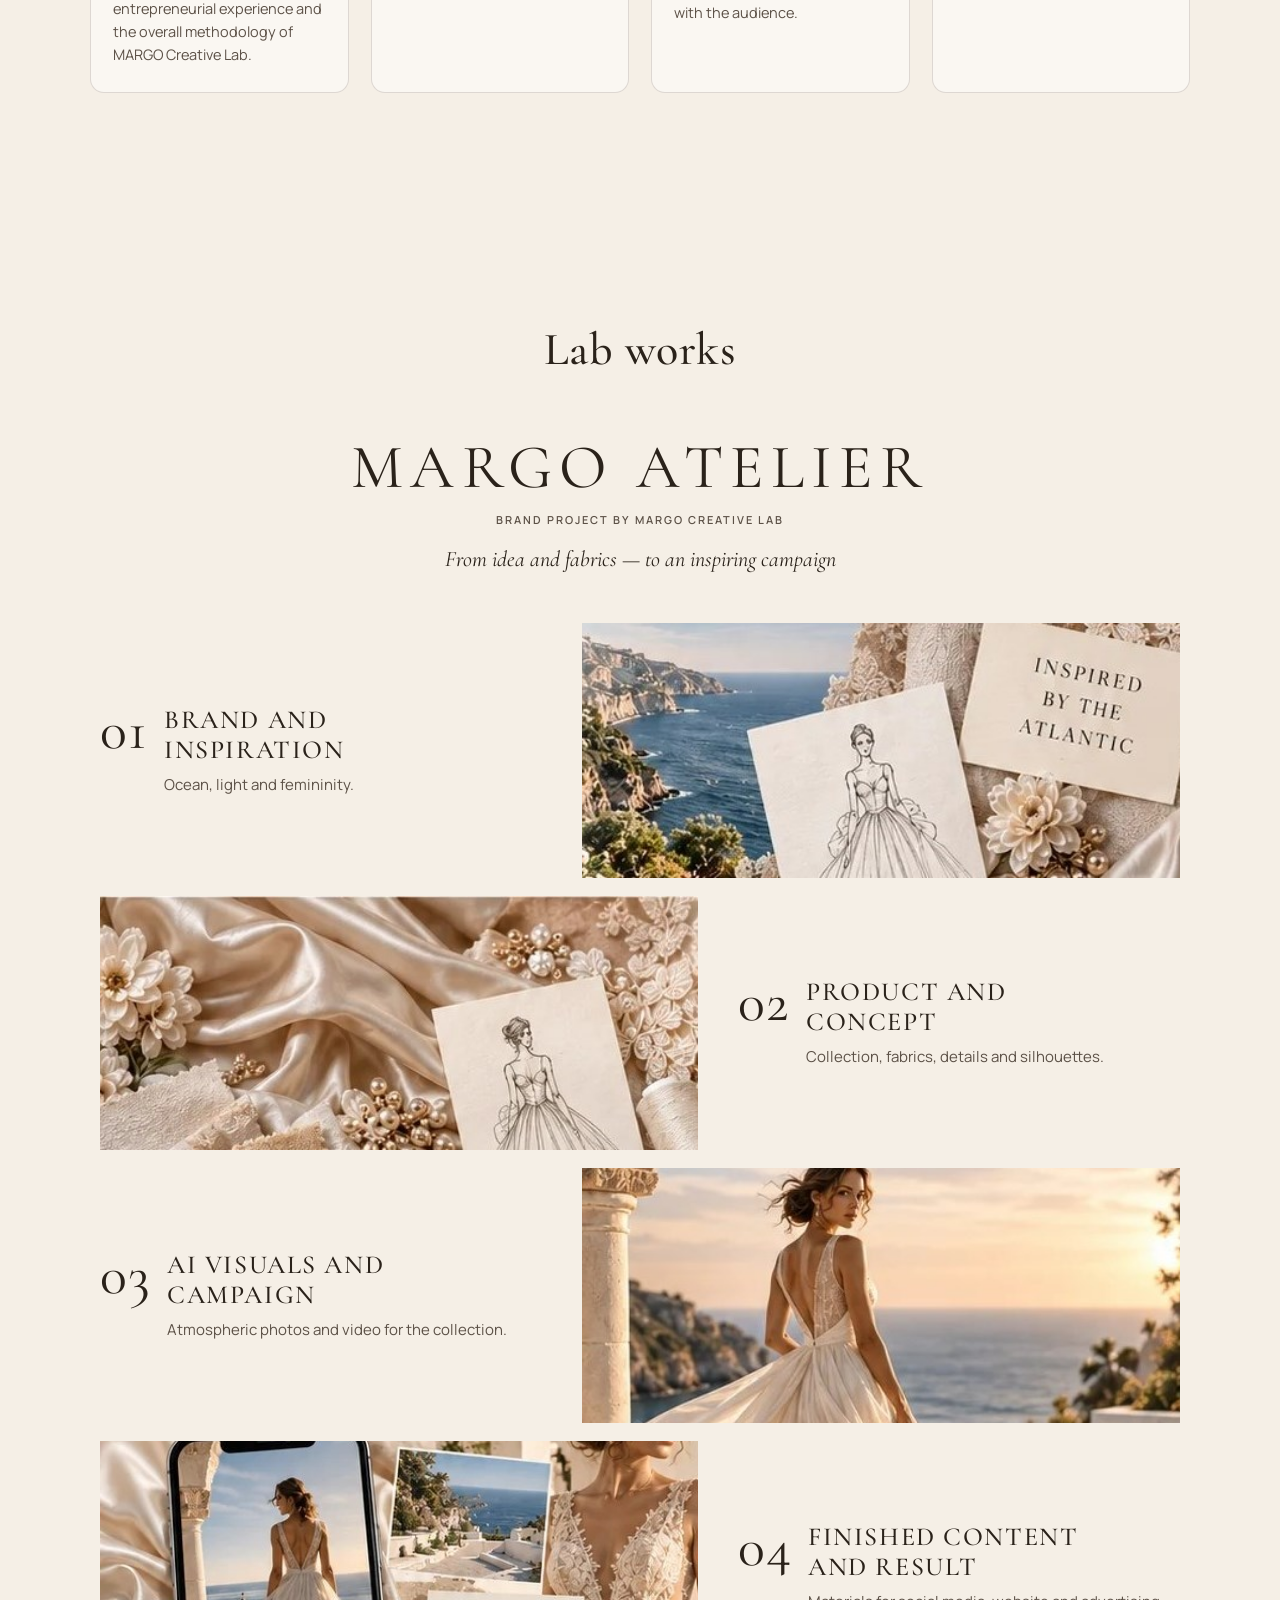
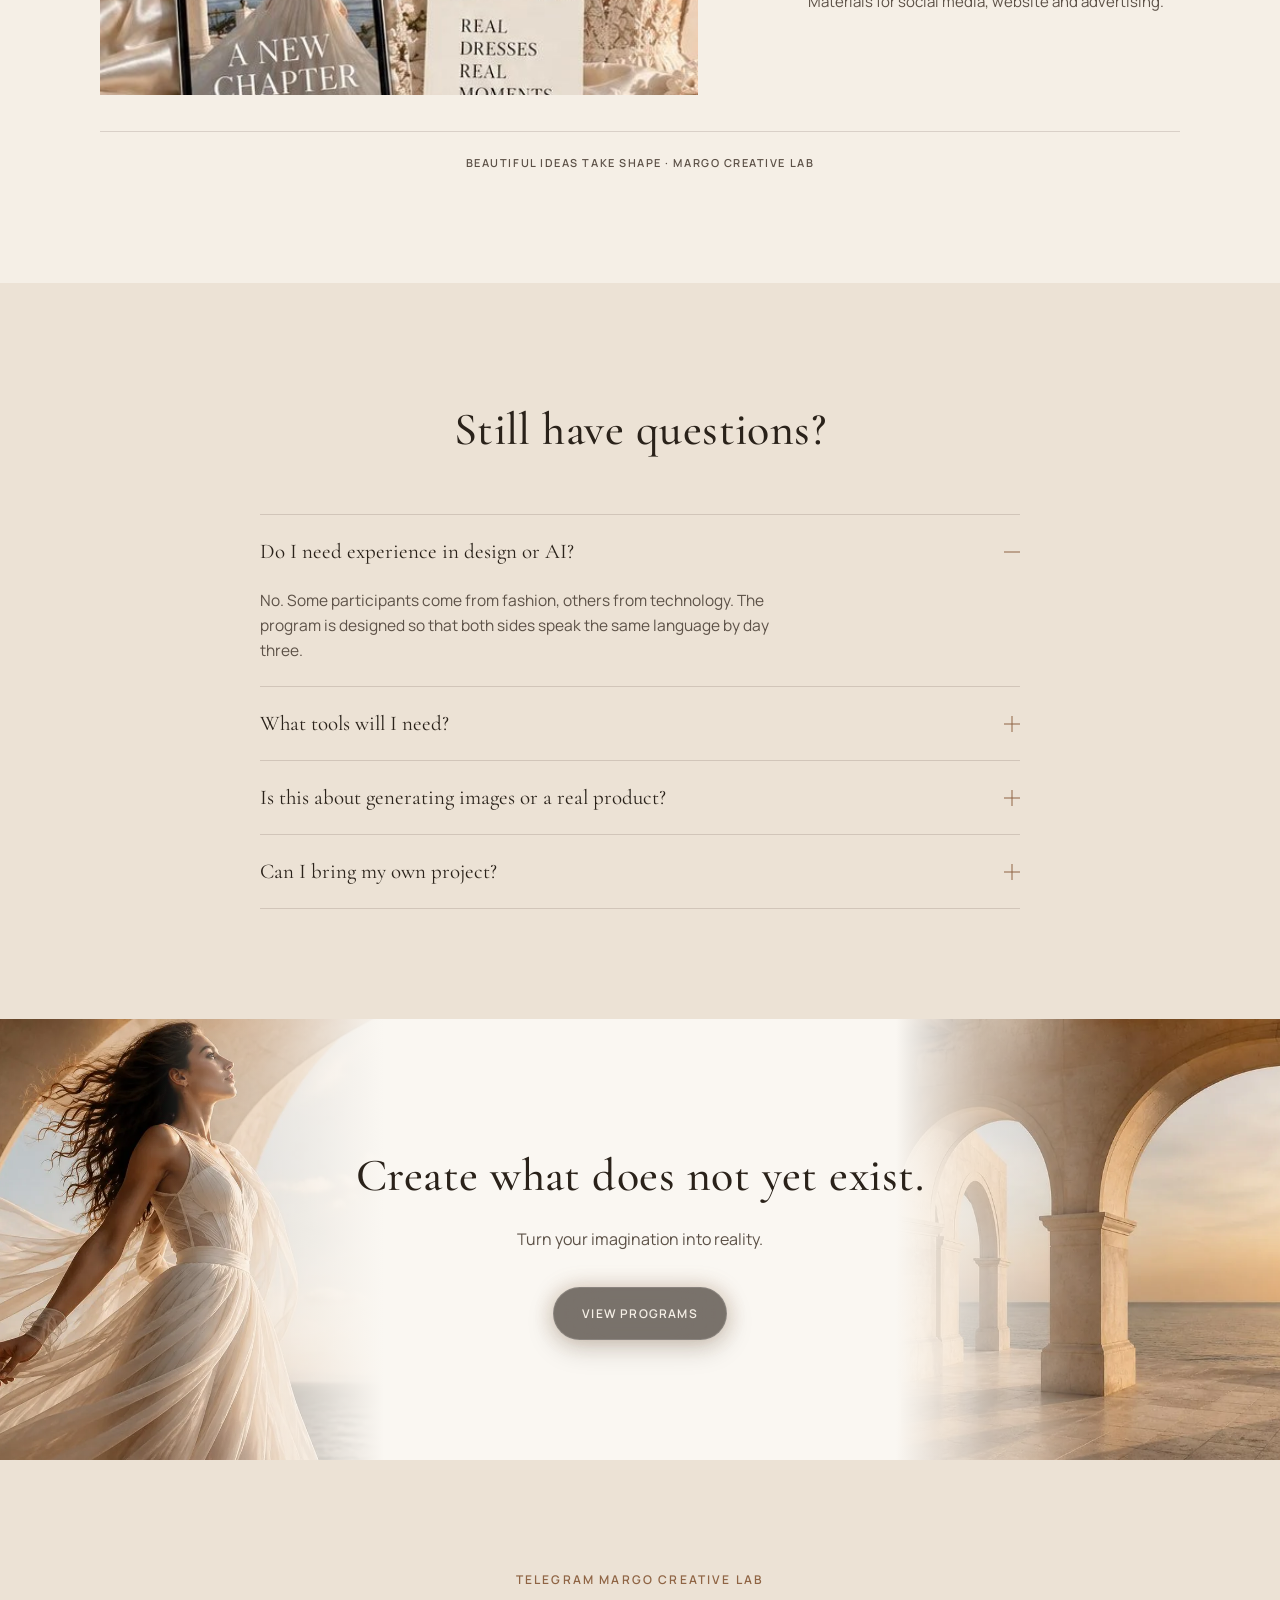
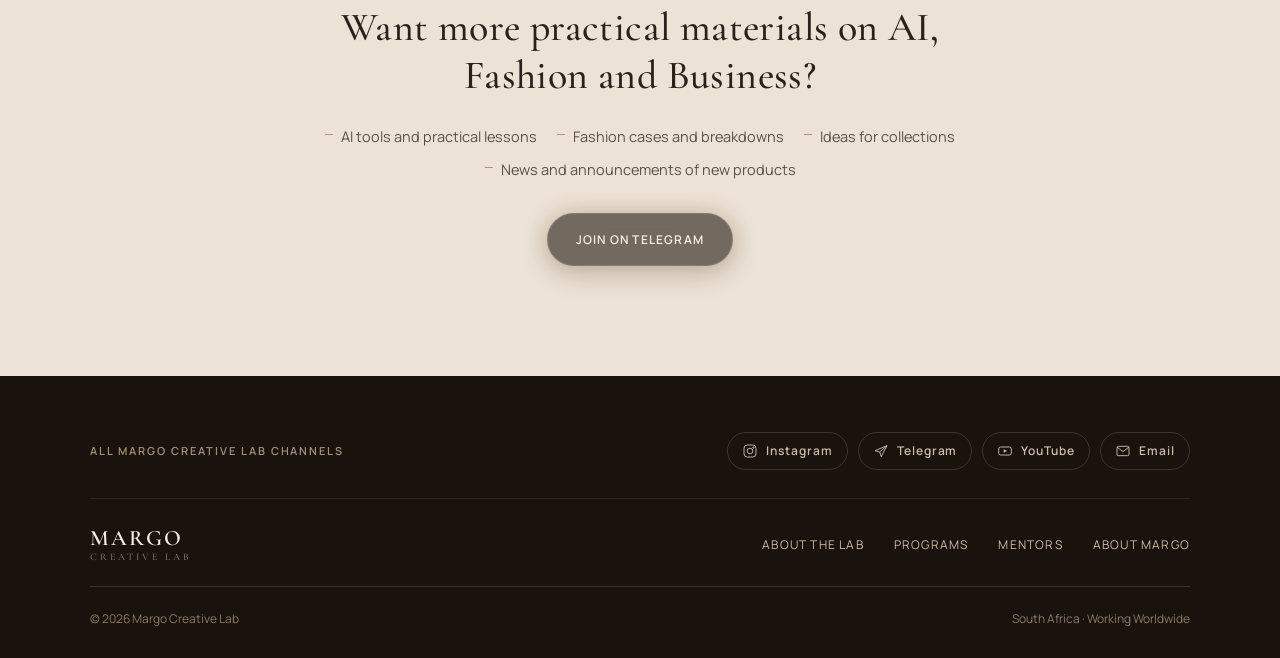
==== commit dd456148: "переработка блока работы лабаратории" ====
--- a/index.html
+++ b/index.html
@@ -125,7 +125,7 @@
       </div>
       <div class="create-grid">
         <article class="create-card" data-reveal="scale">
-          <div class="create-media"><img loading="lazy" decoding="async" src="images/create-01.jpg" alt="Идея — ИИ-мудборд, референсы и промпты"></div>
+          <div class="create-media"><img loading="lazy" decoding="async" src="images/create-01.jpg" alt="Idea — AI moodboard on a tablet with sketch and look"></div>
           <div class="create-cap">
             <span class="create-num">01</span>
             <h3 data-i18n="create.1.title">Idea</h3>
@@ -133,7 +133,7 @@
           </div>
         </article>
         <article class="create-card" data-reveal="scale">
-          <div class="create-media"><img loading="lazy" decoding="async" src="images/create-02.jpg" alt="Создание — образ и силуэт с помощью ИИ"></div>
+          <div class="create-media"><img loading="lazy" decoding="async" src="images/create-02.jpg" alt="Creation — building the dress silhouette with AI"></div>
           <div class="create-cap">
             <span class="create-num">02</span>
             <h3 data-i18n="create.2.title">Creation</h3>
@@ -141,7 +141,7 @@
           </div>
         </article>
         <article class="create-card" data-reveal="scale">
-          <div class="create-media"><img loading="lazy" decoding="async" src="images/create-03.jpg" alt="Кампания — ИИ-визуалы, съёмки и контент"></div>
+          <div class="create-media"><img loading="lazy" decoding="async" src="images/create-03.jpg" alt="Campaign — looks by the sea for promotion"></div>
           <div class="create-cap">
             <span class="create-num">03</span>
             <h3 data-i18n="create.3.title">Campaign</h3>
@@ -149,7 +149,7 @@
           </div>
         </article>
         <article class="create-card" data-reveal="scale">
-          <div class="create-media"><img loading="lazy" decoding="async" src="images/create-04.jpg" alt="Рынок — готовый продукт с ИИ для продвижения и продаж"></div>
+          <div class="create-media"><img loading="lazy" decoding="async" src="images/create-04.jpg" alt="Market — AI visuals of the finished look"></div>
           <div class="create-cap">
             <span class="create-num">04</span>
             <h3 data-i18n="create.4.title">Market</h3>
@@ -372,33 +372,63 @@
     </div>
   </section>
 
-  <section class="works">
+  <section class="works" id="works">
     <div class="wrap">
       <div class="section-head">
         <h2 data-i18n="works.title">Lab works</h2>
-        <p class="lead" data-i18n="works.lead">Collections, campaigns and brands born in Margo Creative Lab.</p>
-      </div>
-      <div class="works-grid">
-        <article class="work-card" data-reveal="scale">
-          <div class="work-thumb"><picture><img loading="lazy" decoding="async" src="images/work-study.jpg" alt="Креативное исследование: образ у моря на закате"></picture></div>
-          <div class="work-meta"><span class="fmt" data-i18n="works.category.study">Creative Study</span></div>
-        </article>
-        <article class="work-card" data-reveal="scale">
-          <div class="work-thumb"><picture><img loading="lazy" decoding="async" src="images/work-ai-concept.jpg" alt="AI-концепт: серия силуэтов коллекции"></picture></div>
-          <div class="work-meta"><span class="fmt" data-i18n="works.category.ai">AI Concept</span></div>
-        </article>
-        <article class="work-card" data-reveal="scale">
-          <div class="work-thumb"><picture><img loading="lazy" decoding="async" src="images/work-project-1.jpg" alt="Кутюрное платье с открытыми плечами"></picture></div>
-          <div class="work-meta"><span class="fmt" data-i18n="works.category.project">Margo Creative Lab Project</span></div>
-        </article>
-        <article class="work-card" data-reveal="scale">
-          <div class="work-thumb"><picture><img loading="lazy" decoding="async" src="images/work-project-2.jpg" alt="Скульптурное платье с драпировкой"></picture></div>
-          <div class="work-meta"><span class="fmt" data-i18n="works.category.project">Margo Creative Lab Project</span></div>
-        </article>
-        <article class="work-card" data-reveal="scale">
-          <div class="work-thumb"><picture><img loading="lazy" decoding="async" src="images/work-project-3.jpg" alt="Силуэт русалка в атласной кампании"></picture></div>
-          <div class="work-meta"><span class="fmt" data-i18n="works.category.project">Margo Creative Lab Project</span></div>
-        </article>
+      </div>
+      <div class="works-case">
+        <div class="works-case-head" data-reveal>
+          <h3>MARGO ATELIER</h3>
+          <p class="works-case-brand">Brand project by Margo Creative Lab</p>
+          <p class="works-case-tag" data-i18n="works.case.tag">From idea and fabrics — to an inspiring campaign</p>
+        </div>
+
+        <article class="works-row" data-reveal>
+          <div class="works-row-media">
+            <picture><img loading="lazy" decoding="async" src="images/work-case-01.jpg" alt="Coast, sketch and the card Inspired by the Atlantic"></picture>
+          </div>
+          <div class="works-row-copy">
+            <span class="works-row-num">01</span>
+            <h4 data-i18n="works.case.1.title">Brand and inspiration</h4>
+            <p data-i18n="works.case.1.text">Ocean, light and femininity.</p>
+          </div>
+        </article>
+
+        <article class="works-row" data-reveal>
+          <div class="works-row-media">
+            <picture><img loading="lazy" decoding="async" src="images/work-case-02.jpg" alt="Silk, lace, pearls and a dress sketch"></picture>
+          </div>
+          <div class="works-row-copy">
+            <span class="works-row-num">02</span>
+            <h4 data-i18n="works.case.2.title">Product and concept</h4>
+            <p data-i18n="works.case.2.text">Collection, fabrics, details and silhouettes.</p>
+          </div>
+        </article>
+
+        <article class="works-row" data-reveal>
+          <div class="works-row-media">
+            <picture><img loading="lazy" decoding="async" src="images/work-case-03.jpg" alt="Campaign look in a lace dress at sunset by the sea"></picture>
+          </div>
+          <div class="works-row-copy">
+            <span class="works-row-num">03</span>
+            <h4 data-i18n="works.case.3.title">AI visuals and campaign</h4>
+            <p data-i18n="works.case.3.text">Atmospheric photos and video for the collection.</p>
+          </div>
+        </article>
+
+        <article class="works-row" data-reveal>
+          <div class="works-row-media">
+            <picture><img loading="lazy" decoding="async" src="images/work-case-04.jpg" alt="Phone, stills and finished content for Margo Atelier"></picture>
+          </div>
+          <div class="works-row-copy">
+            <span class="works-row-num">04</span>
+            <h4 data-i18n="works.case.4.title">Finished content and result</h4>
+            <p data-i18n="works.case.4.text">Materials for social media, website and advertising.</p>
+          </div>
+        </article>
+
+        <p class="works-case-foot">Beautiful ideas take shape · Margo Creative Lab</p>
       </div>
     </div>
   </section>
--- a/css/styles.css
+++ b/css/styles.css
@@ -534,28 +534,133 @@
 
 /* ---------- Works ---------- */
 .works{background:var(--cream);}
-.works-grid{display:grid;grid-template-columns:repeat(3,1fr);gap:16px;}
-.work-card{position:relative;}
-.work-thumb{
-  aspect-ratio:3/4;
+.works-case{max-width:1080px;margin:0 auto;}
+.works-case-head{text-align:center;margin:0 auto 48px;max-width:100%;}
+.works-case-head h3{
+  font-size:clamp(32px,6.4vw,62px);
+  font-weight:400;
+  letter-spacing:.12em;
+  line-height:1.05;
+  padding:0 8px;
+}
+.works-case-brand{
+  margin-top:12px;
+  font-size:11px;
+  font-weight:600;
+  letter-spacing:.18em;
+  text-transform:uppercase;
+  color:var(--ink-soft);
+  line-height:1.5;
+  padding:0 12px;
+}
+.works-case-tag{
+  margin-top:16px;
+  margin-left:auto;
+  margin-right:auto;
+  font-family:'Cormorant Garamond',serif;
+  font-style:italic;
+  font-size:clamp(17px,2.2vw,22px);
+  line-height:1.4;
+  color:var(--ink);
+  max-width:22em;
+  padding:0 16px;
+}
+.works-row{
+  display:grid;
+  grid-template-columns:minmax(0,1.15fr) minmax(220px,.85fr);
+  gap:28px 40px;
+  align-items:center;
+  margin-bottom:18px;
+}
+.works-case > .works-row:nth-child(even){
+  grid-template-columns:minmax(220px,.85fr) minmax(0,1.15fr);
+}
+.works-case > .works-row:nth-child(even) .works-row-media{
+  grid-column:2;
+  grid-row:1;
+}
+.works-case > .works-row:nth-child(even) .works-row-copy{
+  grid-column:1;
+  grid-row:1;
+}
+.works-row-media{
+  overflow:hidden;
   background:var(--cream-2);
-  overflow:hidden;
-}
-.work-thumb img{
+  aspect-ratio:2.35/1;
+}
+.works-row-media img{
   width:100%;
   height:100%;
   object-fit:cover;
-  object-position:center 20%;
-}
-.work-meta{display:flex;justify-content:center;margin-top:12px;}
-.work-meta .fmt{
-  font-family:'Manrope',sans-serif;
-  font-size:11px;letter-spacing:.14em;text-transform:uppercase;
+  object-position:center;
+  transition:transform .6s var(--ease);
+}
+.works-row:hover .works-row-media img{transform:scale(1.04);}
+.works-row-copy{
+  display:grid;
+  grid-template-columns:auto 1fr;
+  column-gap:16px;
+  align-items:start;
+  min-width:0;
+}
+.works-row-num{
+  grid-row:1 / span 2;
+  font-family:'Cormorant Garamond',serif;
+  font-size:clamp(40px,5vw,56px);
+  font-weight:400;
+  line-height:.9;
+  letter-spacing:.02em;
+  color:var(--ink);
+}
+.works-row-copy h4{
+  font-size:clamp(18px,2.1vw,26px);
+  font-weight:500;
+  letter-spacing:.06em;
+  text-transform:uppercase;
+  line-height:1.15;
+  max-width:12em;
+}
+.works-row-copy p{
+  grid-column:2;
+  margin-top:8px;
+  font-size:15px;
+  line-height:1.55;
   color:var(--ink-soft);
 }
-@media(max-width:900px){.works-grid{grid-template-columns:1fr 1fr;}}
-@media(max-width:560px){.works-grid{grid-template-columns:1fr;}}
-.works-cta{text-align:center;margin-top:44px;}
+.works-case-foot{
+  margin-top:36px;
+  padding-top:22px;
+  border-top:1px solid var(--line);
+  text-align:center;
+  font-size:11px;
+  font-weight:600;
+  letter-spacing:.14em;
+  text-transform:uppercase;
+  color:var(--ink-soft);
+  line-height:1.7;
+}
+@media(hover:none){
+  .works-row:hover .works-row-media img{transform:none;}
+}
+@media(max-width:720px){
+  .works-case-head{margin-bottom:32px;}
+  .works-case-head h3{letter-spacing:.08em;}
+  .works-row,
+  .works-case > .works-row:nth-child(even){
+    grid-template-columns:1fr;
+    gap:14px;
+    margin-bottom:28px;
+  }
+  .works-case > .works-row:nth-child(even) .works-row-media,
+  .works-case > .works-row:nth-child(even) .works-row-copy{
+    grid-column:auto;
+    grid-row:auto;
+  }
+  .works-row-media{aspect-ratio:16/9;}
+  .works-row-copy{padding:0 2px;}
+  .works-row-copy h4{max-width:none;}
+  .works-case-foot{margin-top:8px;letter-spacing:.08em;font-size:10px;padding-left:8px;padding-right:8px;}
+}
 
 /* ---------- FAQ ---------- */
 .faq{background:var(--cream-2);}
@@ -926,7 +1031,7 @@
   html{scroll-behavior:auto;}
   .hero-photo .hero-base{animation:none;}
   .hero-copy{animation:none;}
-  .btn,.btn-solid,.btn-outline,.create-card,.create-card img,.work-card,.work-thumb img,.strip-card,.format-card{
+  .btn,.btn-solid,.btn-outline,.create-card,.create-card img,.works-row-media img,.strip-card,.format-card{
     transition:none;
   }
 }
@@ -966,19 +1071,6 @@
 }
 .create-card:hover img{
   transform:scale(1.06);
-}
-
-.work-card{
-  transition:transform .4s var(--ease);
-}
-.work-card.visible:hover{
-  transform:translateY(-5px);
-}
-.work-thumb img{
-  transition:transform .6s var(--ease);
-}
-.work-card:hover .work-thumb img{
-  transform:scale(1.07);
 }
 
 .strip-card{
@@ -1054,11 +1146,10 @@
 .create-grid [data-reveal]:nth-child(2){transition-delay:.08s;}
 .create-grid [data-reveal]:nth-child(3){transition-delay:.16s;}
 .create-grid [data-reveal]:nth-child(4){transition-delay:.24s;}
-.works-grid [data-reveal]:nth-child(2){transition-delay:.06s;}
-.works-grid [data-reveal]:nth-child(3){transition-delay:.12s;}
-.works-grid [data-reveal]:nth-child(4){transition-delay:.18s;}
-.works-grid [data-reveal]:nth-child(5){transition-delay:.24s;}
-.works-grid [data-reveal]:nth-child(6){transition-delay:.30s;}
+.works-case [data-reveal]:nth-child(2){transition-delay:.06s;}
+.works-case [data-reveal]:nth-child(3){transition-delay:.12s;}
+.works-case [data-reveal]:nth-child(4){transition-delay:.18s;}
+.works-case [data-reveal]:nth-child(5){transition-delay:.24s;}
 .format-grid [data-reveal]:nth-child(2){transition-delay:.1s;}
 .format-grid [data-reveal]:nth-child(3){transition-delay:.2s;}
 .format-grid [data-reveal]:nth-child(4){transition-delay:.3s;}
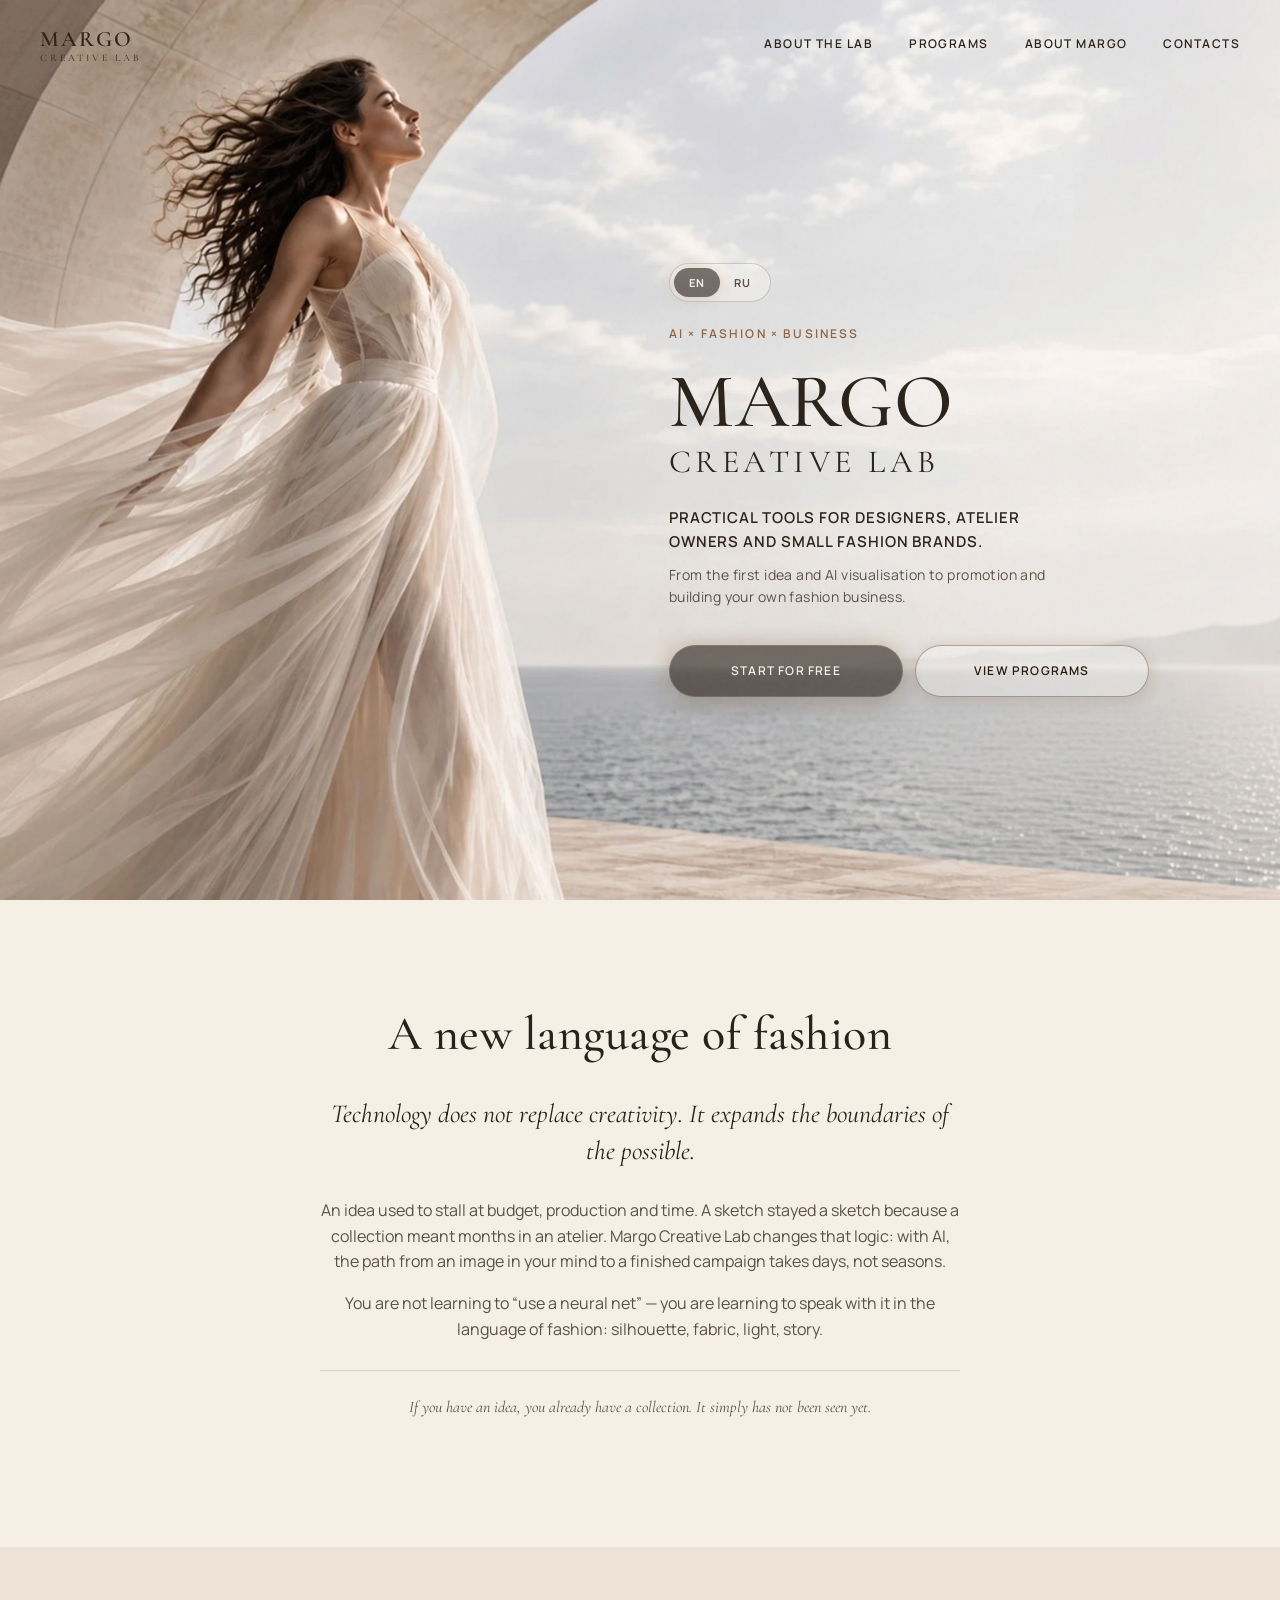
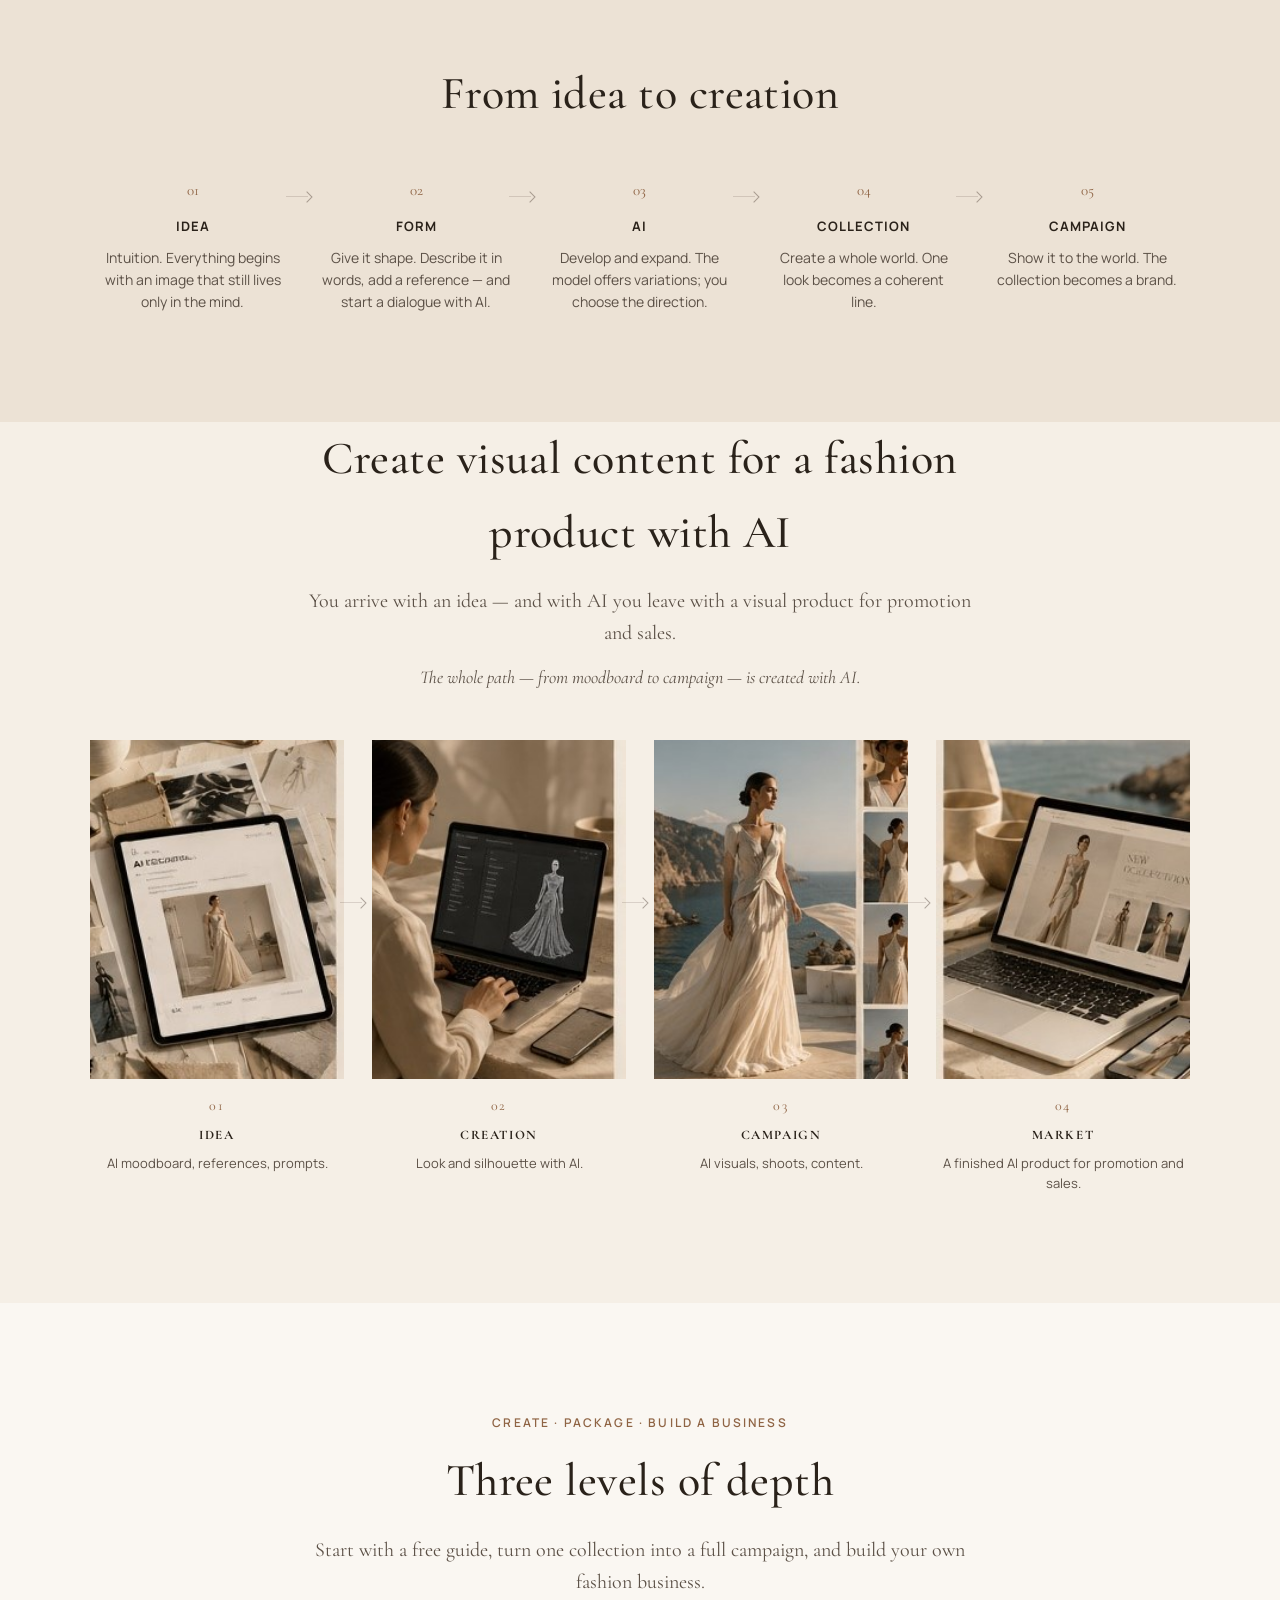
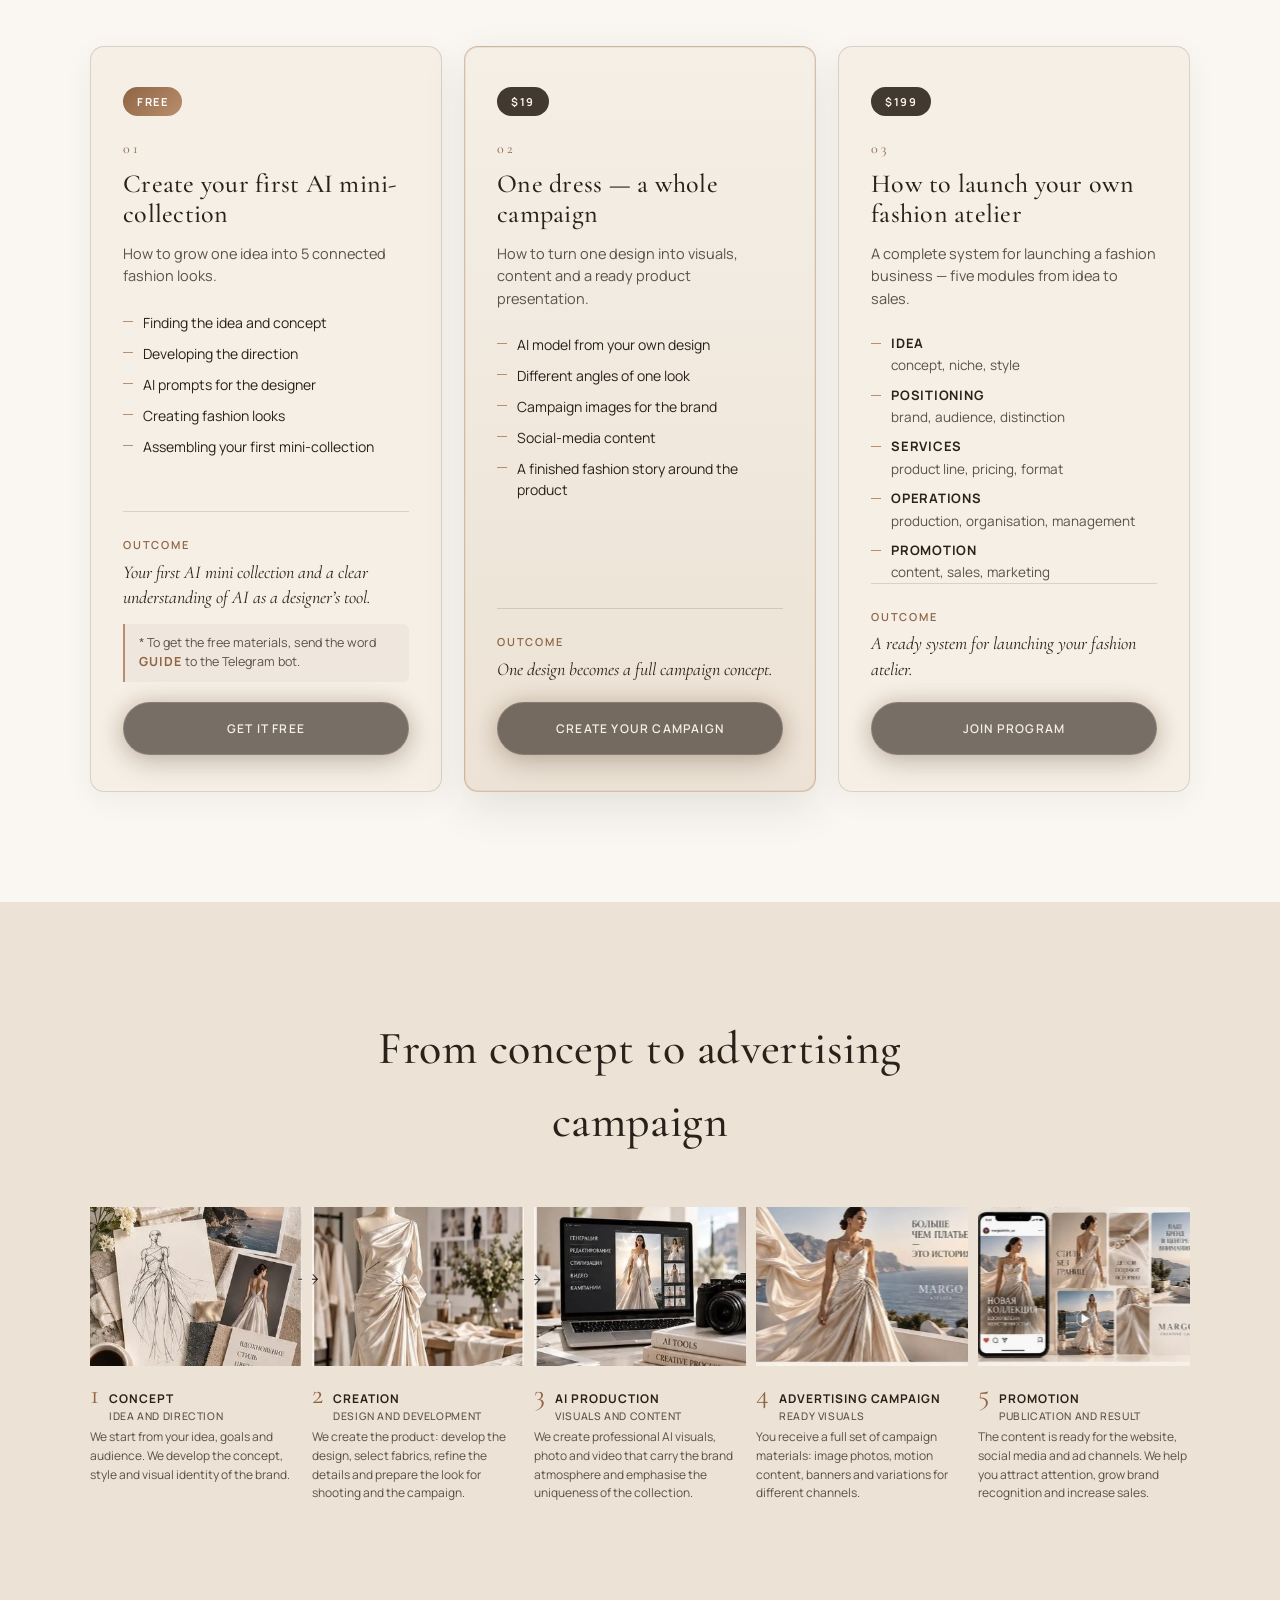
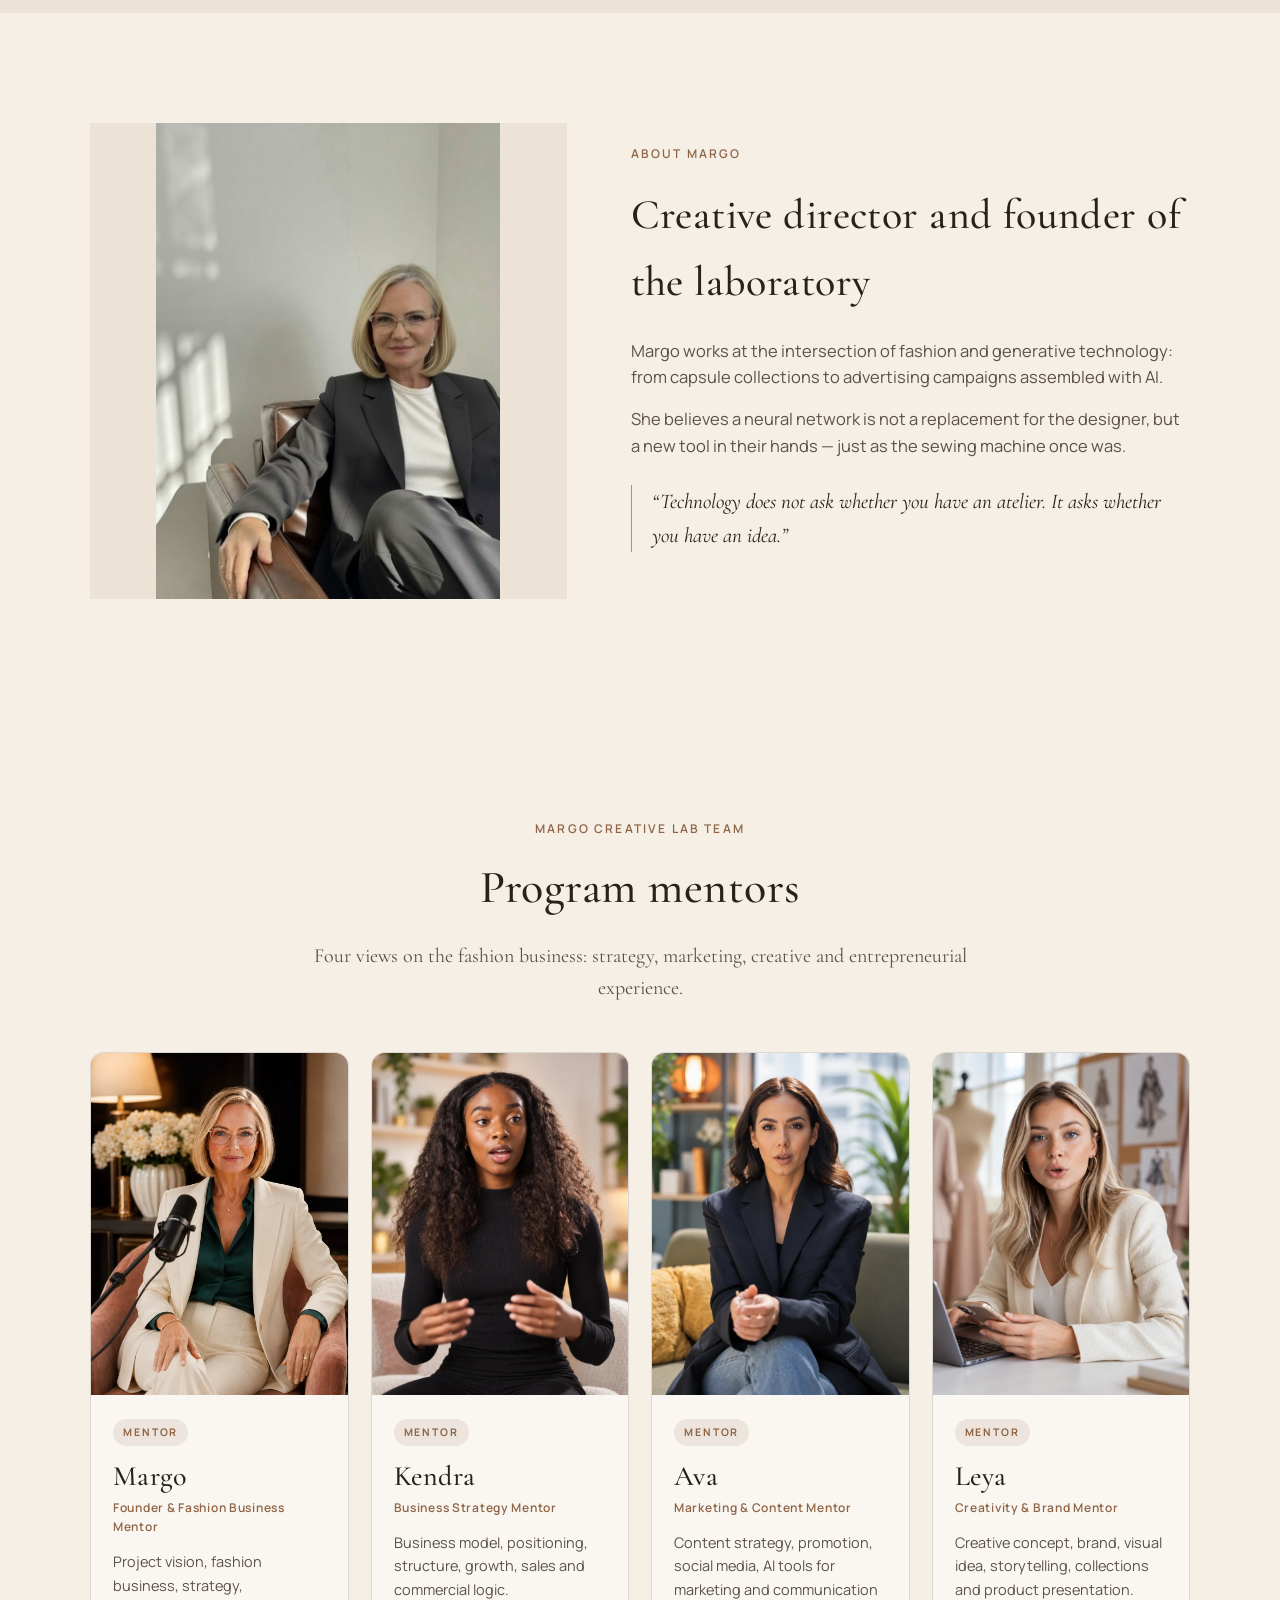
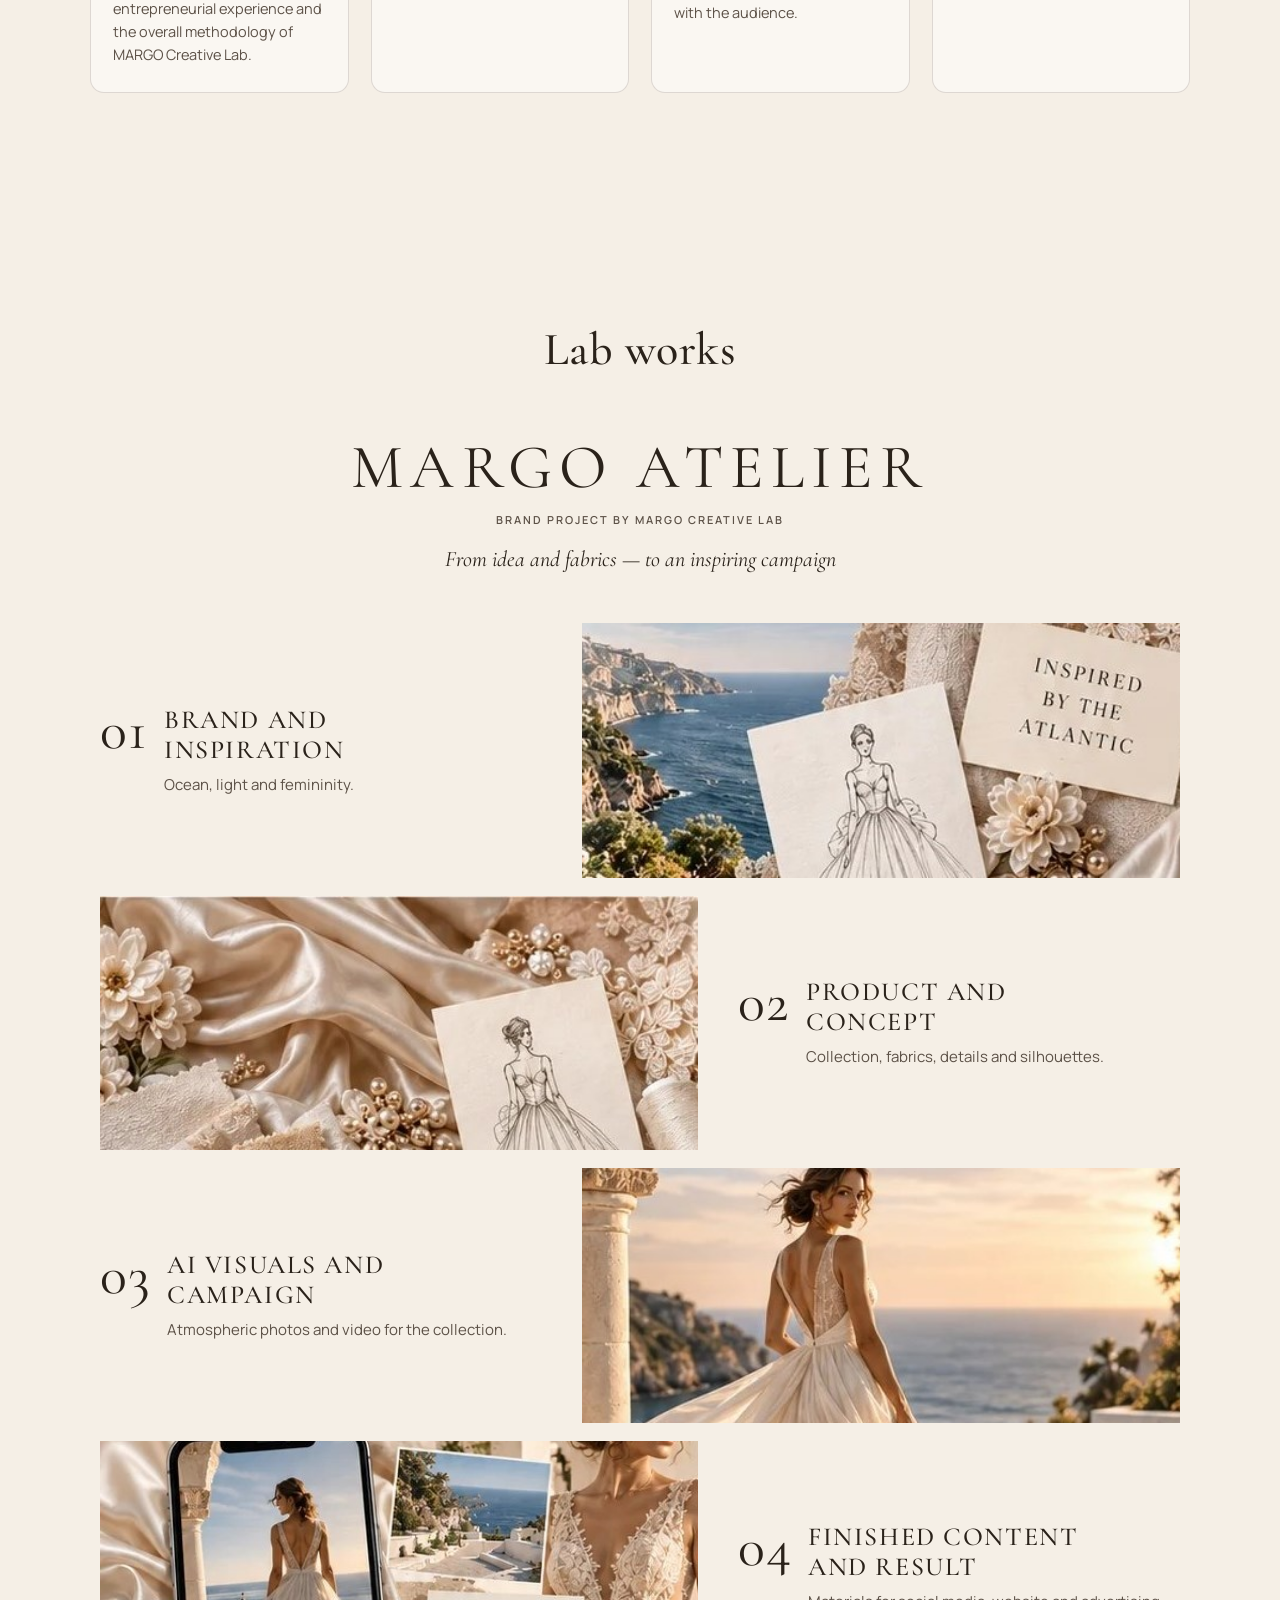
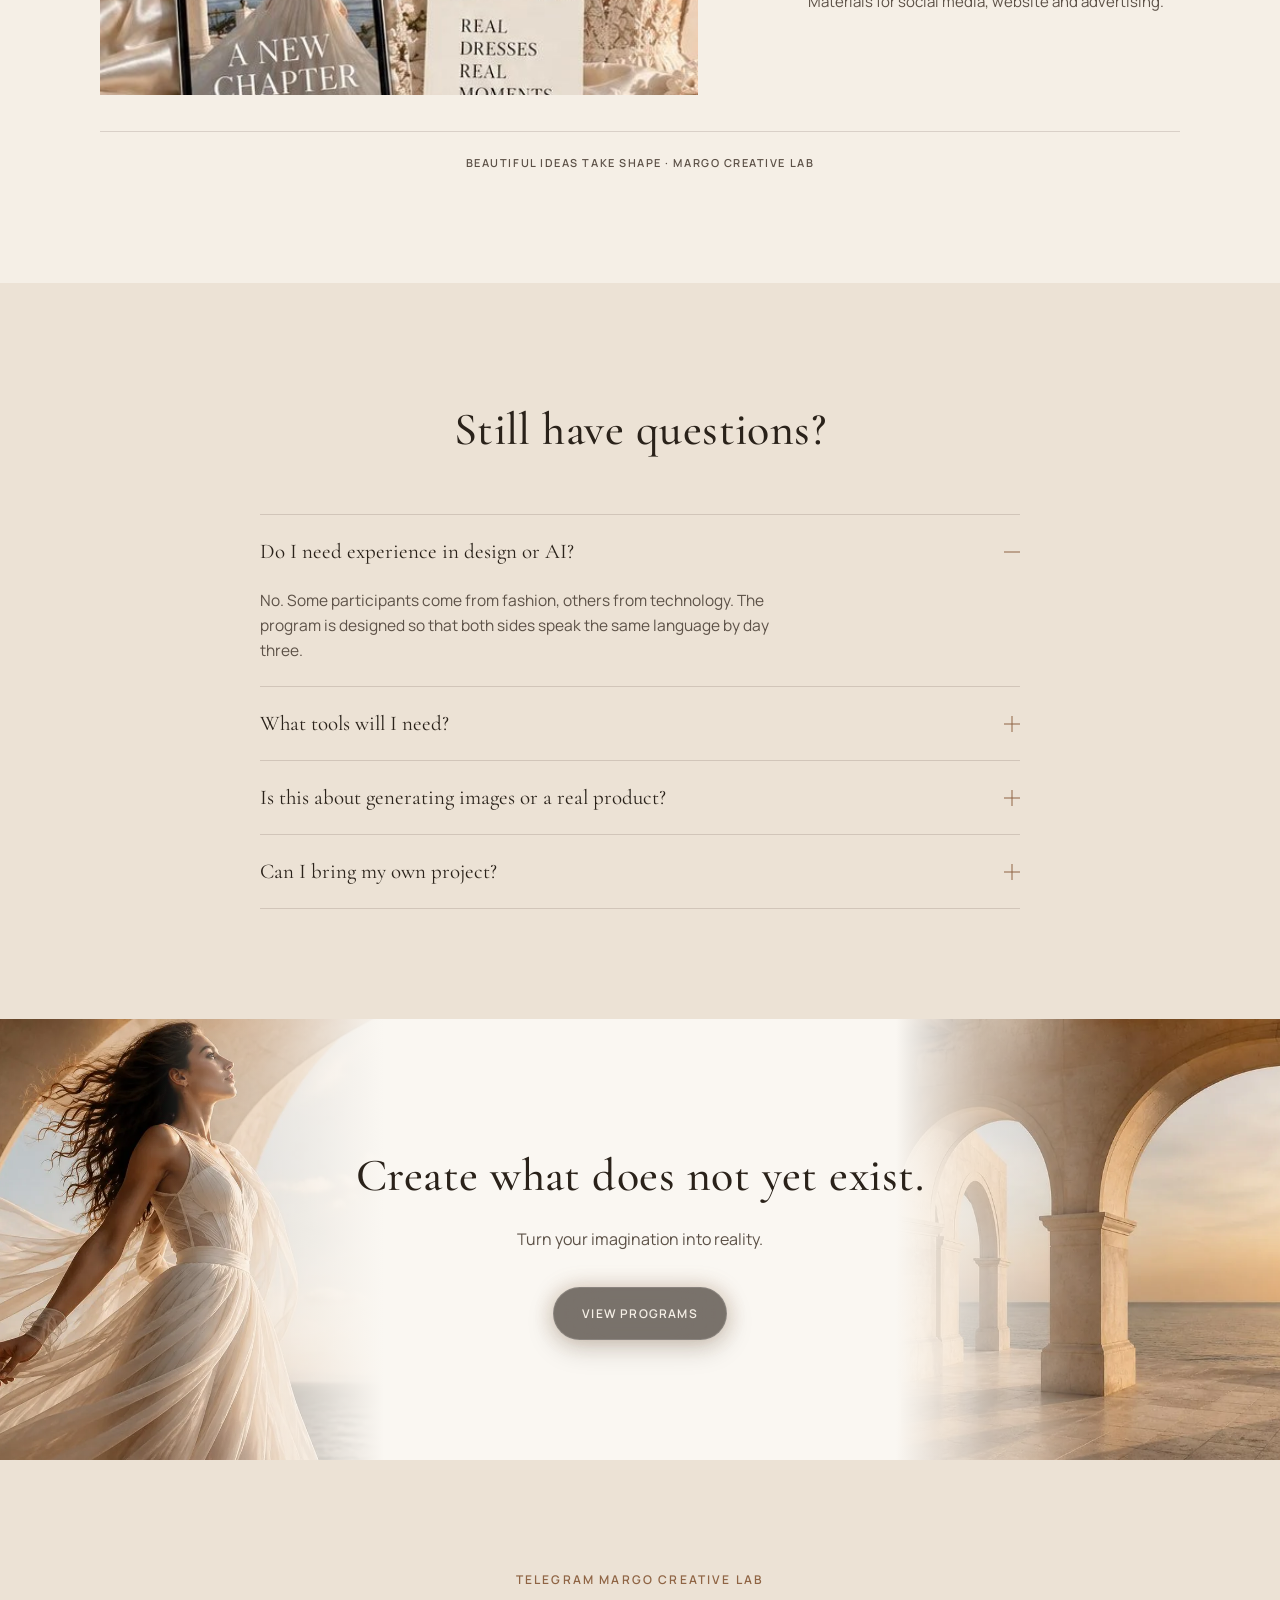
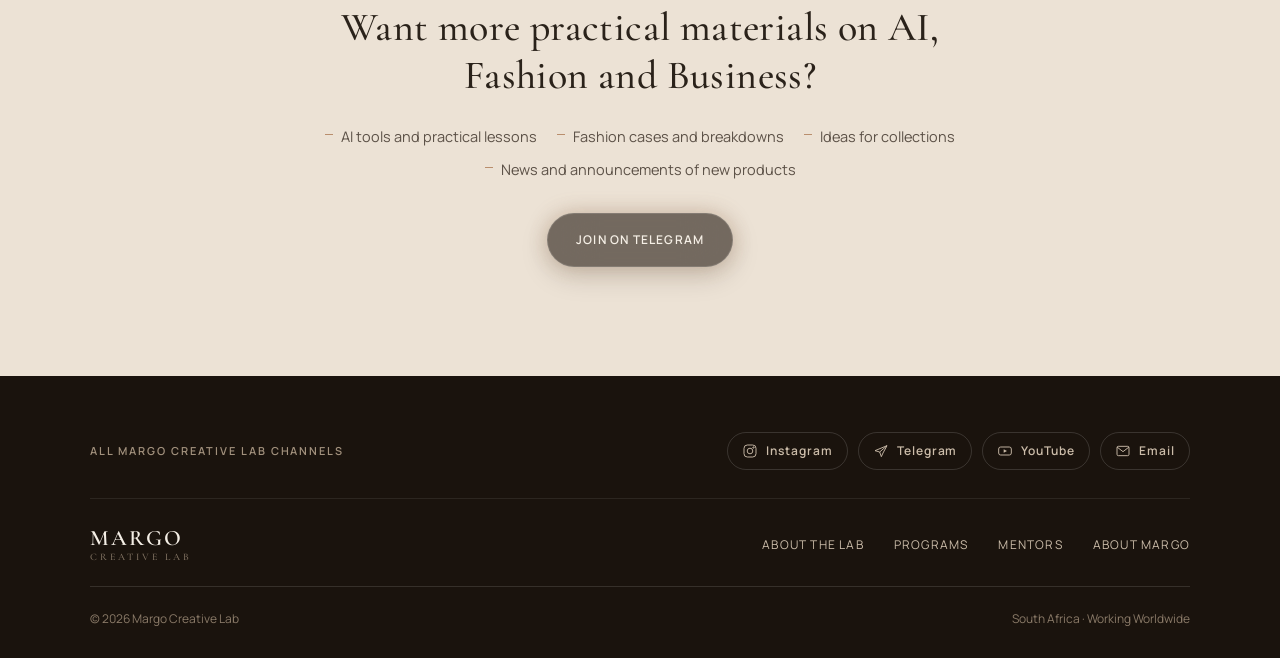
==== commit 8ae486c3: "установка бота к кнопкам оплаты" ====
--- a/index.html
+++ b/index.html
@@ -207,7 +207,7 @@
             <p data-i18n="products.paid.result">One design becomes a full campaign concept.</p>
           </div>
           <!-- TODO: заменить href на PayPal-ссылку для $19 -->
-          <a href="mailto:hello@margocreativelab.com?subject=MARGO%20Creative%20Lab%20%E2%80%94%20%2419&amp;body=%D0%97%D0%B4%D1%80%D0%B0%D0%B2%D1%81%D1%82%D0%B2%D1%83%D0%B9%D1%82%D0%B5!%20%D0%A5%D0%BE%D1%87%D1%83%20%D0%BF%D1%80%D0%B8%D0%BE%D0%B1%D1%80%D0%B5%D1%81%D1%82%D0%B8%20%D0%BF%D1%80%D0%BE%D0%B4%D1%83%D0%BA%D1%82%20%C2%AB%D0%9E%D0%B4%D0%BD%D0%BE%20%D0%BF%D0%BB%D0%B0%D1%82%D1%8C%D0%B5%20%E2%80%94%20%D1%86%D0%B5%D0%BB%D0%B0%D1%8F%20%D1%80%D0%B5%D0%BA%D0%BB%D0%B0%D0%BC%D0%BD%D0%B0%D1%8F%20%D0%BA%D0%B0%D0%BC%D0%BF%D0%B0%D0%BD%D0%B8%D1%8F%C2%BB%20(%2419).%20%D0%9F%D1%80%D0%B8%D1%88%D0%BB%D0%B8%D1%82%D0%B5%2C%20%D0%BF%D0%BE%D0%B6%D0%B0%D0%BB%D1%83%D0%B9%D1%81%D1%82%D0%B0%2C%20PayPal-%D1%81%D1%81%D1%8B%D0%BB%D0%BA%D1%83%20%D0%BD%D0%B0%20%D0%BE%D0%BF%D0%BB%D0%B0%D1%82%D1%83." class="btn btn-solid product-cta" data-i18n="products.paid.cta">Create your campaign</a>
+          <a href="https://t.me/startatelier_bot" target="_blank" rel="noopener noreferrer" class="btn btn-solid product-cta" data-i18n="products.paid.cta">Create your campaign</a>
         </article>
 
         <article class="product-card" data-reveal>
@@ -227,7 +227,7 @@
             <p data-i18n="products.program.result">A ready system for launching your fashion atelier.</p>
           </div>
           <!-- TODO: заменить href на PayPal-ссылку для $199 -->
-          <a href="mailto:hello@margocreativelab.com?subject=MARGO%20Creative%20Lab%20%E2%80%94%20%24199&amp;body=%D0%97%D0%B4%D1%80%D0%B0%D0%B2%D1%81%D1%82%D0%B2%D1%83%D0%B9%D1%82%D0%B5!%20%D0%A5%D0%BE%D1%87%D1%83%20%D0%BF%D1%80%D0%B8%D1%81%D0%BE%D0%B5%D0%B4%D0%B8%D0%BD%D0%B8%D1%82%D1%8C%D1%81%D1%8F%20%D0%BA%20%D0%BF%D1%80%D0%BE%D0%B3%D1%80%D0%B0%D0%BC%D0%BC%D0%B5%20%C2%AB%D0%9A%D0%B0%D0%BA%20%D0%BF%D0%BE%D1%81%D1%82%D1%80%D0%BE%D0%B8%D1%82%D1%8C%20%D1%81%D0%B2%D0%BE%D1%91%20fashion-%D0%B0%D1%82%D0%B5%D0%BB%D1%8C%D0%B5%C2%BB%20(%24199).%20%D0%9F%D1%80%D0%B8%D1%88%D0%BB%D0%B8%D1%82%D0%B5%2C%20%D0%BF%D0%BE%D0%B6%D0%B0%D0%BB%D1%83%D0%B9%D1%81%D1%82%D0%B0%2C%20PayPal-%D1%81%D1%81%D1%8B%D0%BB%D0%BA%D1%83%20%D0%BD%D0%B0%20%D0%BE%D0%BF%D0%BB%D0%B0%D1%82%D1%83." class="btn btn-solid product-cta" data-i18n="products.program.cta">Join Program</a>
+          <a href="https://t.me/startatelier_bot" target="_blank" rel="noopener noreferrer" class="btn btn-solid product-cta" data-i18n="products.program.cta">Join Program</a>
         </article>
 
       </div>
--- a/css/styles.css
+++ b/css/styles.css
@@ -185,7 +185,7 @@
   width:100%;
   height:100%;
   object-fit:cover;
-  object-position:18% 42%;
+  object-position:32% 45%;
 }
 .hero-photo .hero-base{
   animation:heroDrift 14s ease-in-out infinite;
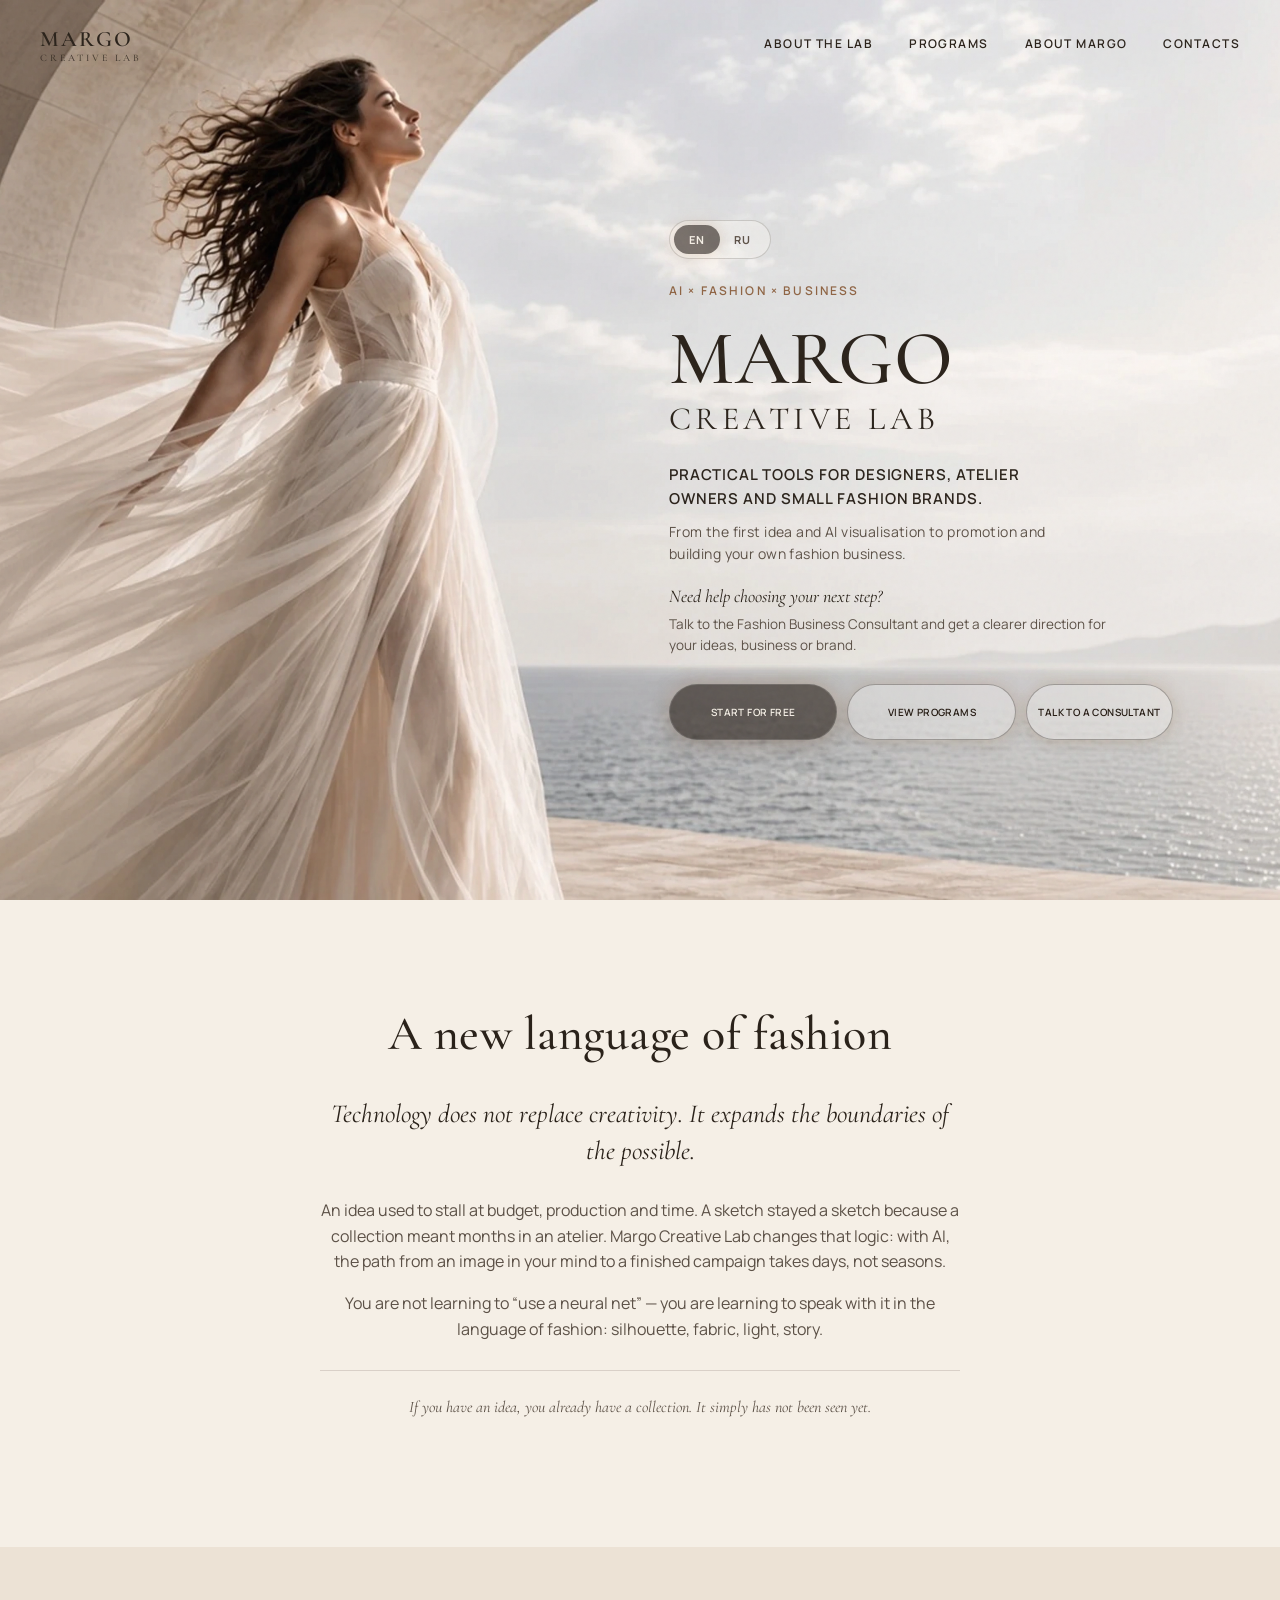
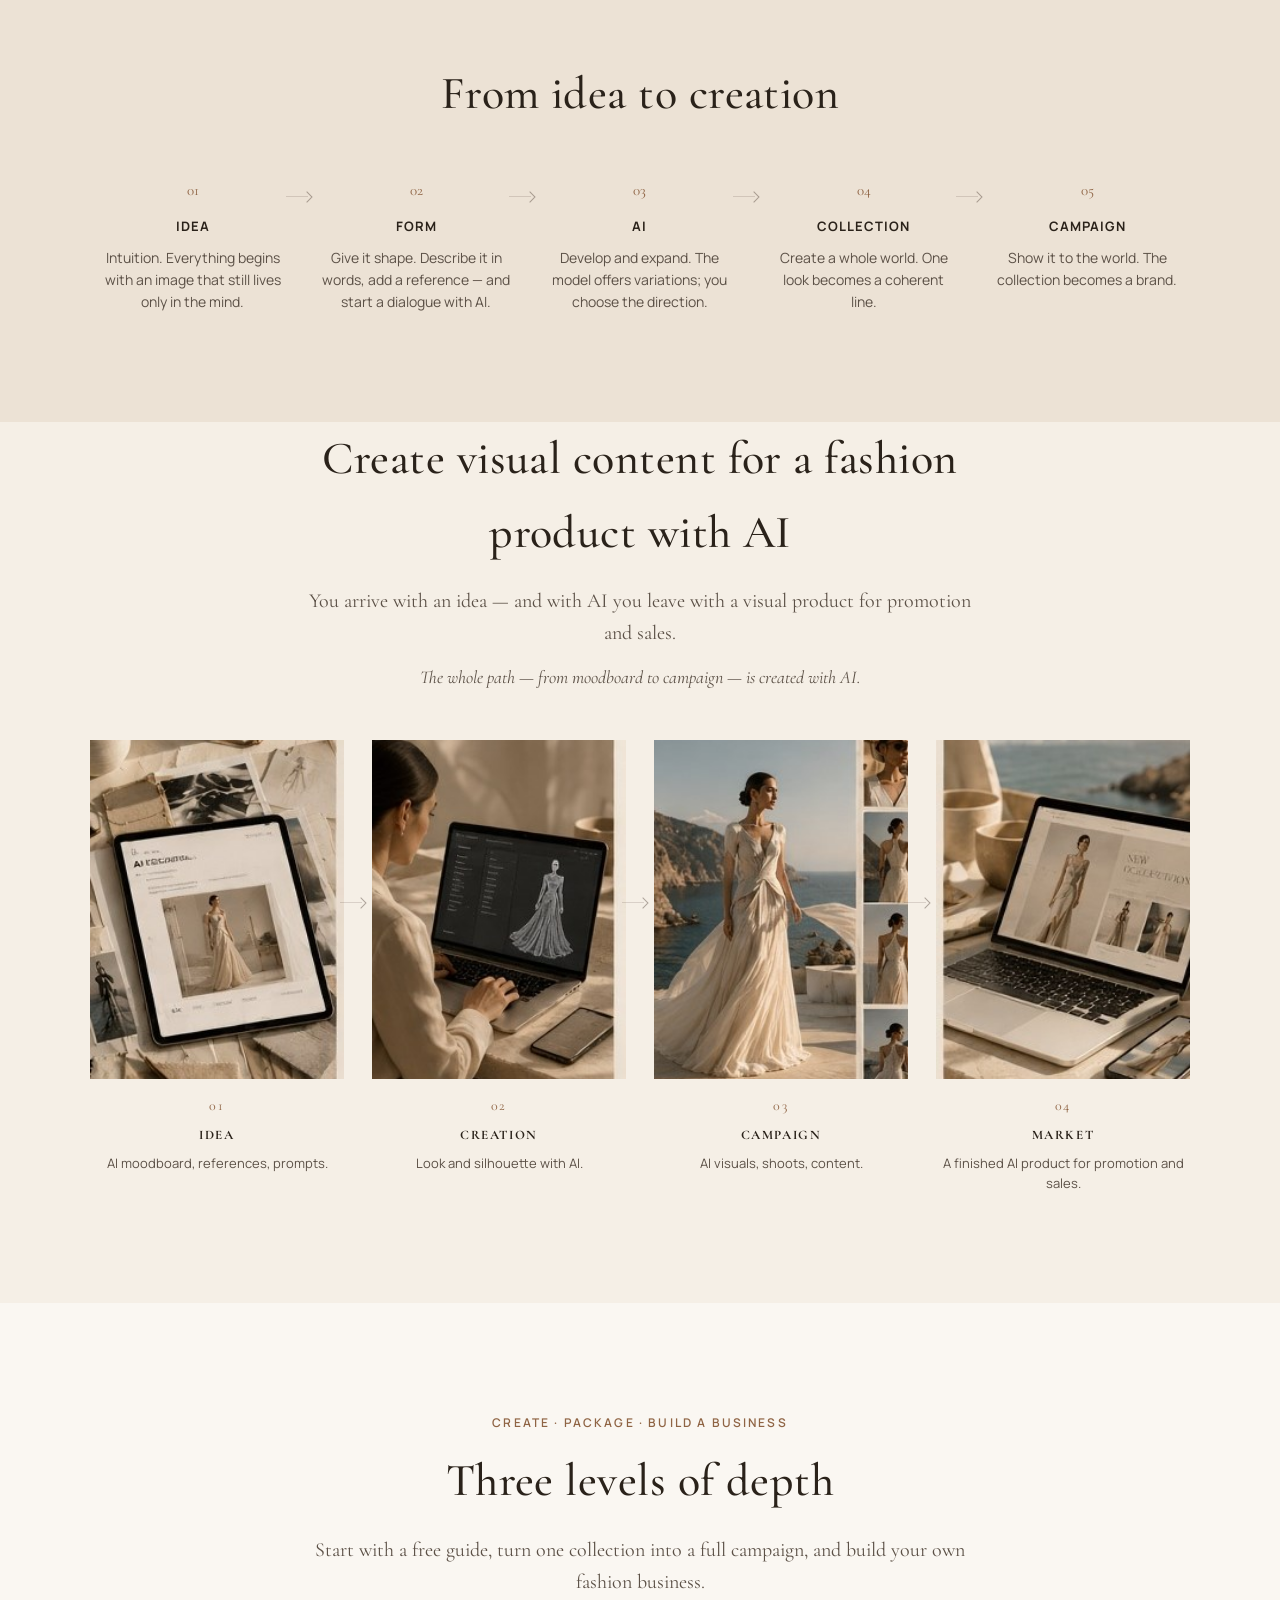
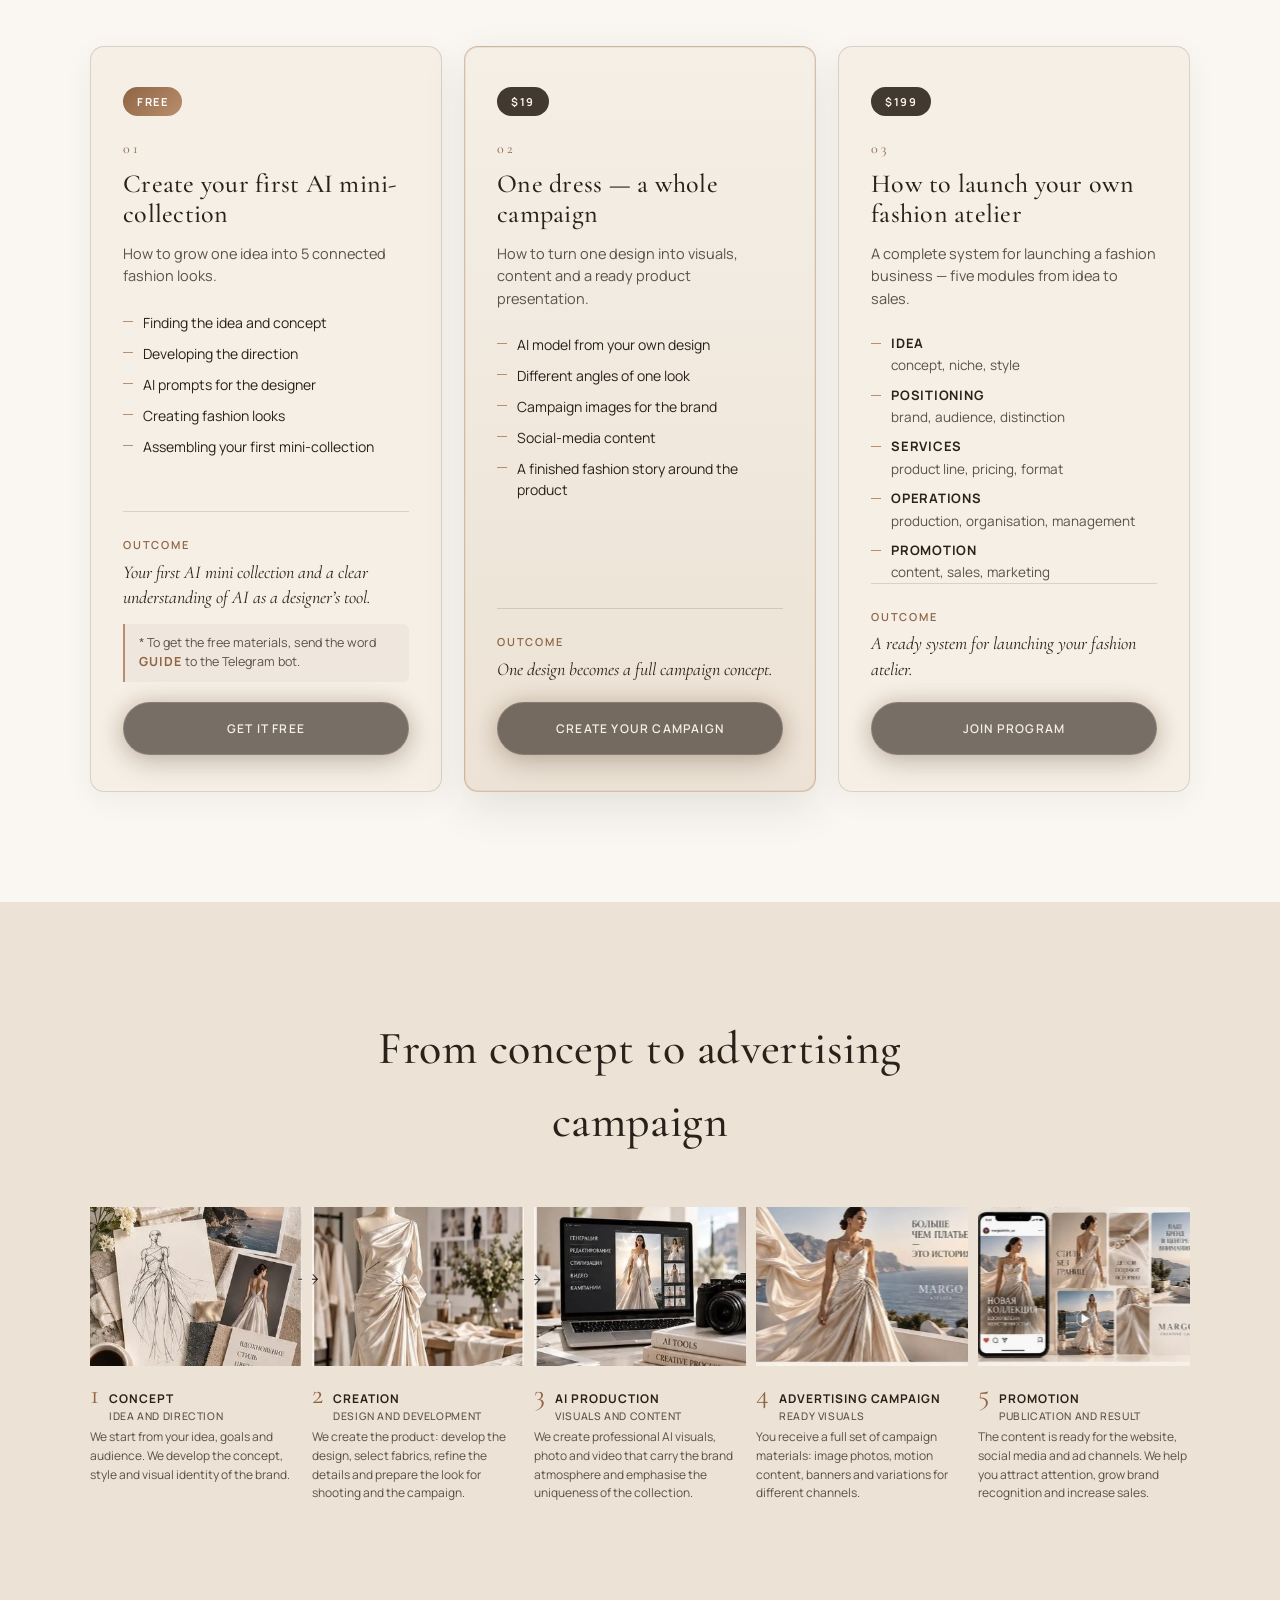
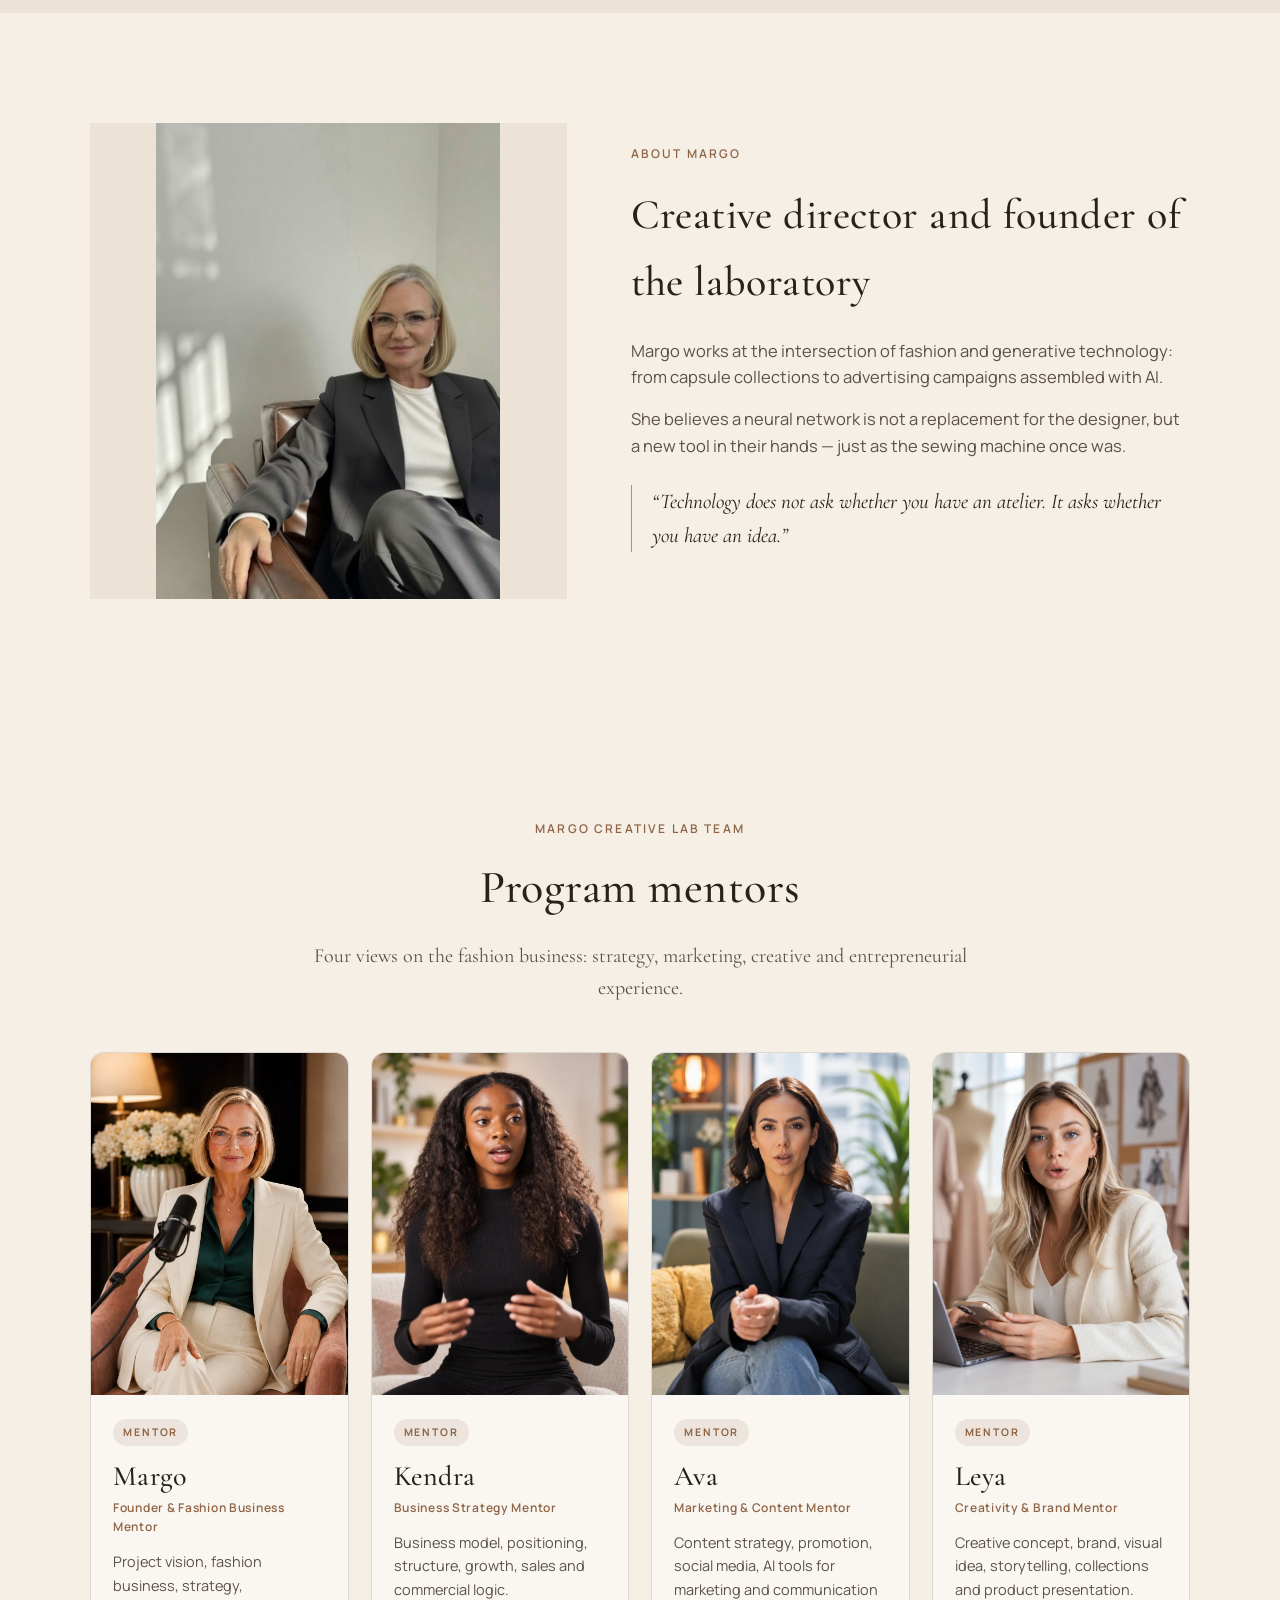
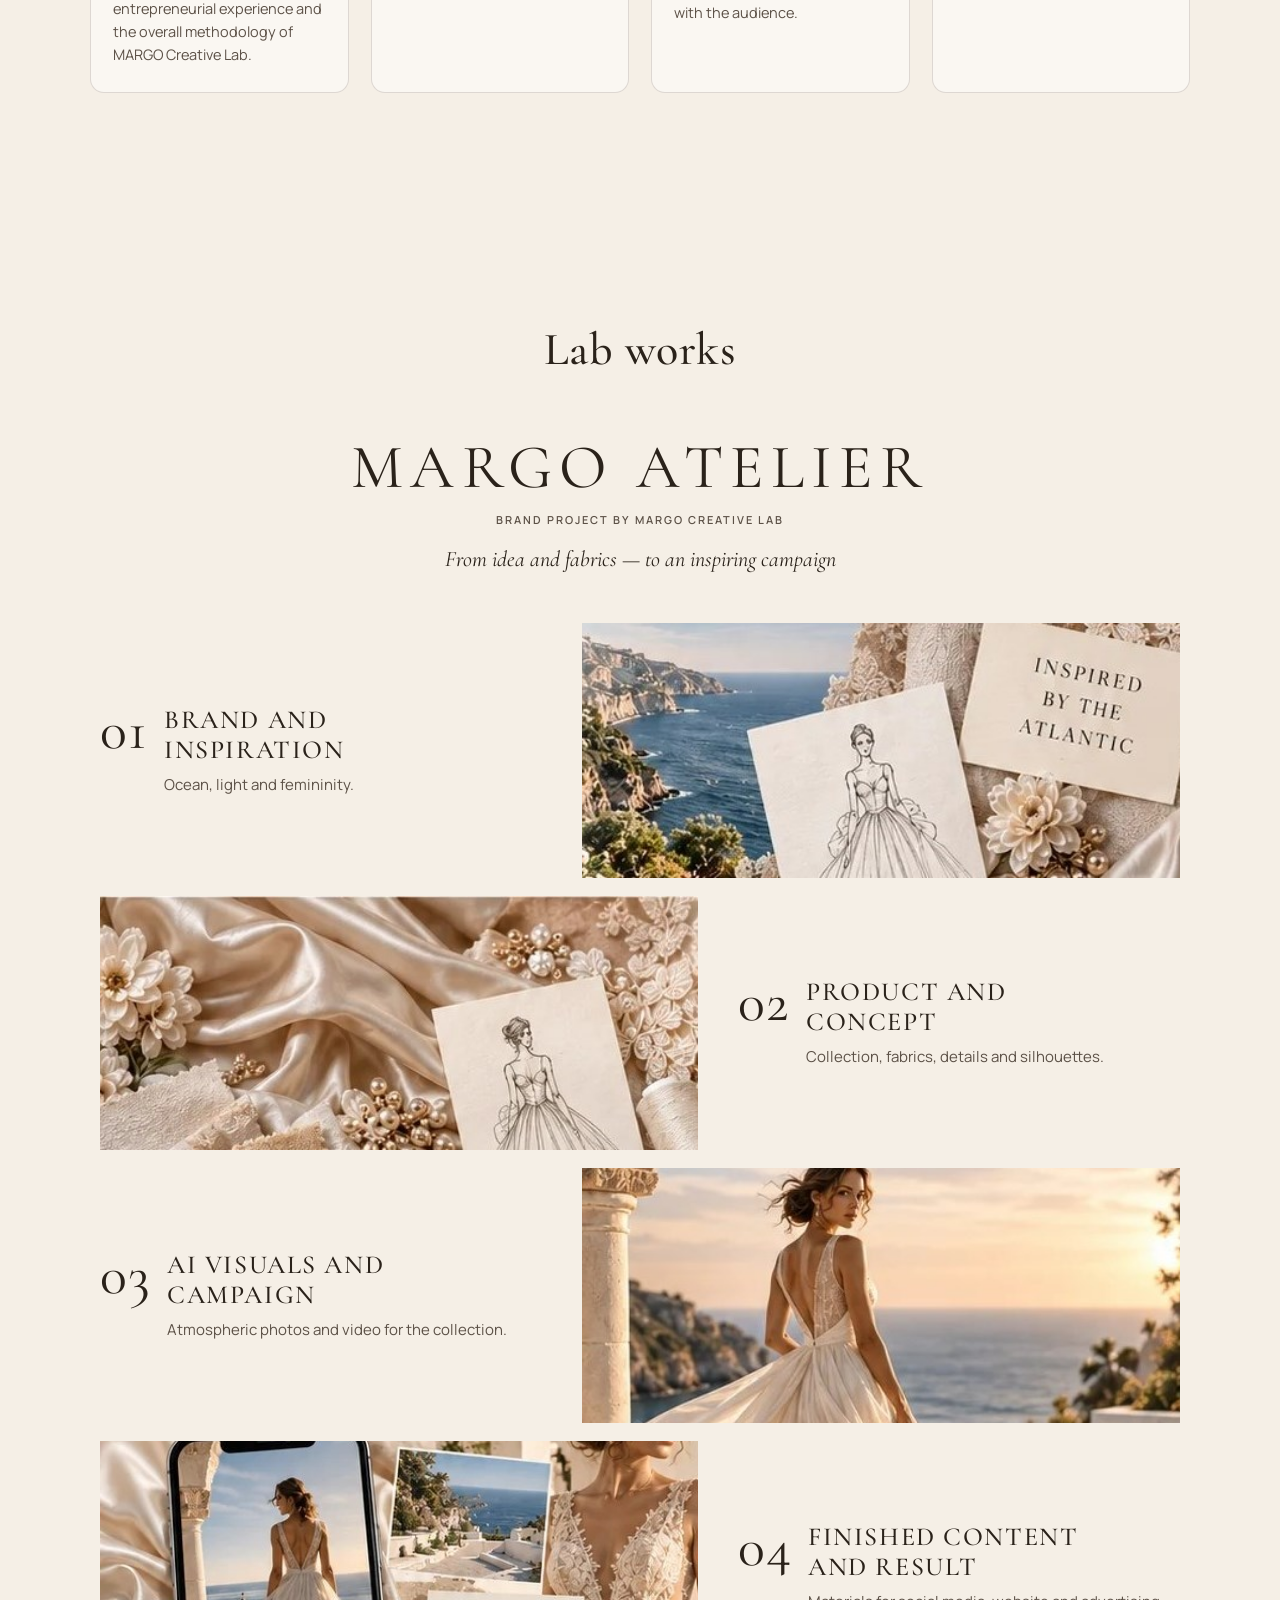
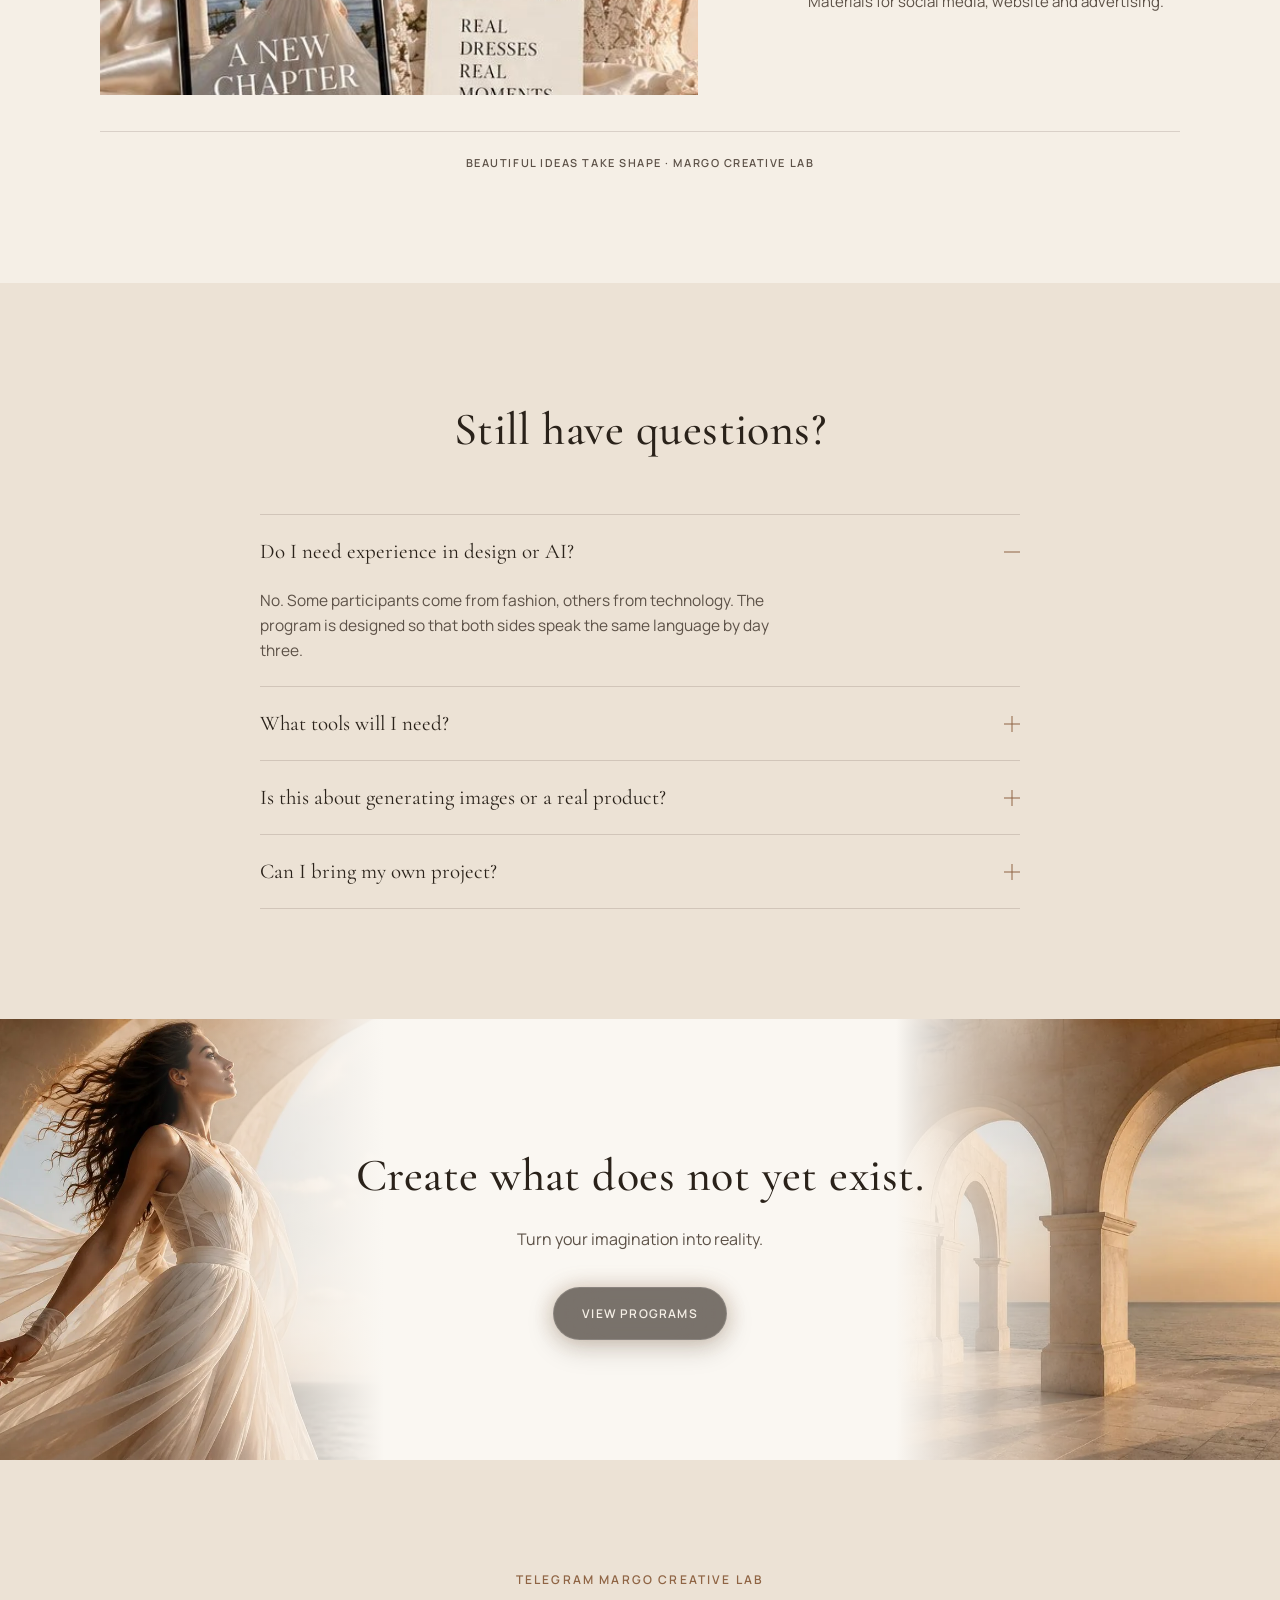
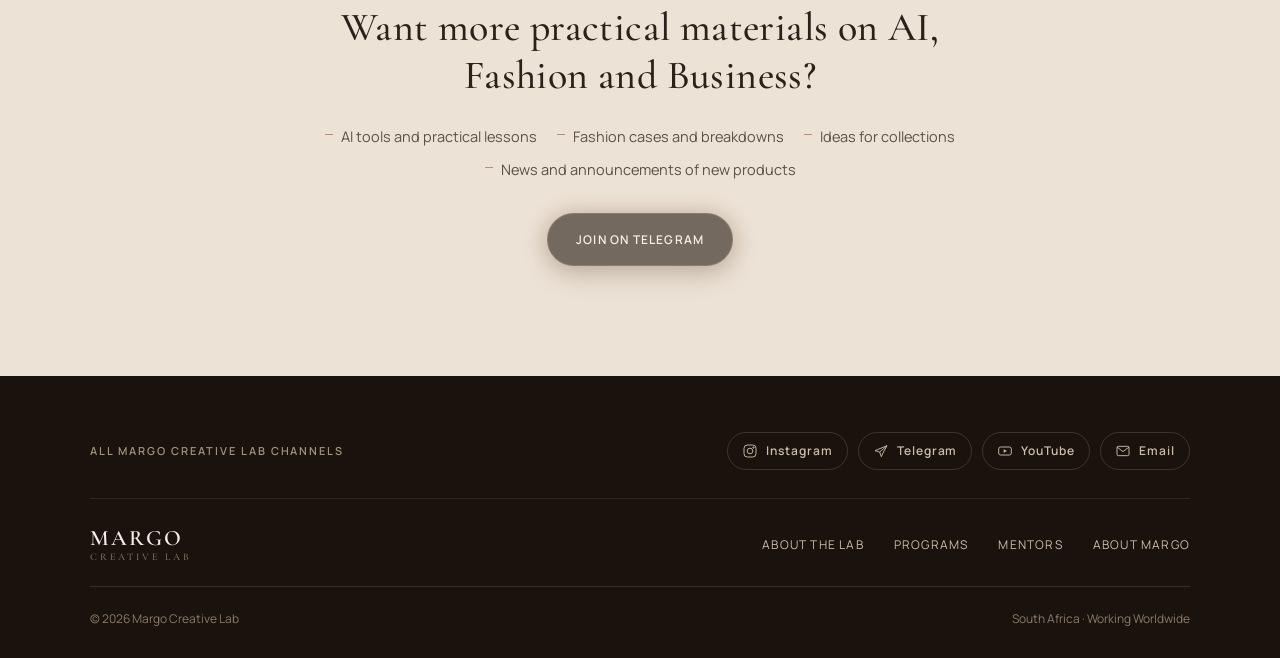
==== commit 3f83d94e: "добавление кнопки и создание pdf" ====
--- a/index.html
+++ b/index.html
@@ -14,8 +14,9 @@
 <meta property="og:type" content="website">
 <meta name="twitter:card" content="summary_large_image">
 <link rel="icon" href="data:image/svg+xml,<svg xmlns='http://www.w3.org/2000/svg' viewBox='0 0 100 100'><text y='.9em' font-size='90'>✦</text></svg>">
-<link rel="stylesheet" href="css/styles.css">
+<link rel="stylesheet" href="css/styles.css?v=consult-inline">
 <link rel="preload" as="image" href="images/hero-wide.jpg">
+<noscript><style>[data-reveal]{opacity:1!important;transform:none!important}</style></noscript>
 </head>
 <body>
 
@@ -62,9 +63,22 @@
       <h1>MARGO<span class="thin">CREATIVE LAB</span></h1>
       <p class="hero-manifest" data-i18n="hero.manifest">Practical tools for designers, atelier owners and small fashion brands.</p>
       <p class="hero-tagline" data-i18n="hero.tagline">From the first idea and AI visualisation to promotion and building your own fashion business.</p>
+      <div class="hero-consult">
+        <p class="hero-consult-lead" data-i18n="hero.consult.lead">Need help choosing your next step?</p>
+        <p class="hero-consult-text" data-i18n="hero.consult.text">Talk to the Fashion Business Consultant and get a clearer direction for your ideas, business or brand.</p>
+      </div>
       <div class="hero-actions">
         <a href="https://t.me/startatelier_bot?start=guide" target="_blank" rel="noopener noreferrer" class="btn btn-solid" data-i18n="hero.free">Start for free</a>
         <a href="#products" class="btn btn-outline" data-i18n="hero.programs">View programs</a>
+        <div class="hero-consult-wrap">
+          <button type="button" class="btn btn-outline" id="consultOpenBtn" data-i18n="hero.consult.cta">Talk to a consultant</button>
+          <form class="consult-inline" id="consultInlineForm" hidden>
+            <label class="consult-inline-label">
+              <input type="checkbox" id="consultPdfOpt">
+              <span data-i18n="consult.inline.opt">поставьте галочку, если желаете получить дополнительно презентацию в pdf, и нажмите повторно кнопку</span>
+            </label>
+          </form>
+        </div>
       </div>
     </div>
   </section>
@@ -187,7 +201,7 @@
             <p data-i18n="products.free.result">Your first AI mini collection and a clear understanding of AI as a designer’s tool.</p>
           </div>
           <p class="product-note" data-i18n-html="products.free.note">* To get the free materials, send the word <b>GUIDE</b> to the Telegram bot.</p>
-          <a href="https://t.me/startatelier_bot?start=guide" target="_blank" rel="noopener noreferrer" class="btn btn-solid product-cta" data-i18n="products.free.cta">Get it free</a>
+          <a href="https://t.me/margocreativelab_bot" target="_blank" rel="noopener noreferrer" class="btn btn-solid product-cta" data-i18n="products.free.cta">Get it free</a>
         </article>
 
         <article class="product-card product-card--featured" data-reveal>
@@ -206,8 +220,7 @@
             <span class="product-result-label" data-i18n="products.result">Outcome</span>
             <p data-i18n="products.paid.result">One design becomes a full campaign concept.</p>
           </div>
-          <!-- TODO: заменить href на PayPal-ссылку для $19 -->
-          <a href="https://t.me/startatelier_bot" target="_blank" rel="noopener noreferrer" class="btn btn-solid product-cta" data-i18n="products.paid.cta">Create your campaign</a>
+          <a href="https://t.me/margocreativelab_bot" target="_blank" rel="noopener noreferrer" class="btn btn-solid product-cta" data-i18n="products.paid.cta">Create your campaign</a>
         </article>
 
         <article class="product-card" data-reveal>
@@ -226,8 +239,7 @@
             <span class="product-result-label" data-i18n="products.result">Outcome</span>
             <p data-i18n="products.program.result">A ready system for launching your fashion atelier.</p>
           </div>
-          <!-- TODO: заменить href на PayPal-ссылку для $199 -->
-          <a href="https://t.me/startatelier_bot" target="_blank" rel="noopener noreferrer" class="btn btn-solid product-cta" data-i18n="products.program.cta">Join Program</a>
+          <a href="https://t.me/margocreativelab_bot" target="_blank" rel="noopener noreferrer" class="btn btn-solid product-cta" data-i18n="products.program.cta">Join Program</a>
         </article>
 
       </div>
@@ -531,6 +543,6 @@
   </div>
 </footer>
 
-<script src="js/main.js"></script>
+<script src="js/main.js?v=consult-inline2"></script>
 </body>
 </html>
--- a/css/styles.css
+++ b/css/styles.css
@@ -255,34 +255,120 @@
   color:var(--ink);
 }
 .hero-tagline{margin-top:10px;font-size:14px;letter-spacing:.03em;color:var(--ink-soft);max-width:400px;}
+.hero-consult{
+  margin-top:18px;
+  max-width:440px;
+}
+.hero-consult-lead{
+  font-family:'Cormorant Garamond',serif;
+  font-size:18px;
+  font-style:italic;
+  line-height:1.35;
+  color:var(--ink);
+}
+.hero-consult-text{
+  margin-top:6px;
+  font-size:13.5px;
+  line-height:1.55;
+  color:var(--ink-soft);
+}
 .hero-actions{
   display:flex;
   flex-wrap:nowrap;
+  align-items:flex-start;
+  gap:10px;
+  margin-top:28px;
+  width:100%;
+  max-width:100%;
+}
+.hero-actions > .btn,
+.hero-consult-wrap > .btn{
+  flex:1 1 0;
+  width:0;
+  min-width:0;
+  min-height:56px;
+  height:auto;
+  padding:12px 10px;
+  text-align:center;
+  font-size:10px;
+  letter-spacing:.04em;
+  white-space:normal;
+  overflow-wrap:anywhere;
+  word-break:break-word;
+  line-height:1.25;
+  appearance:none;
+  -webkit-appearance:none;
+  box-sizing:border-box;
+}
+.hero-consult-wrap{
+  flex:1 1 0;
+  width:0;
+  min-width:0;
+  display:flex;
+  flex-direction:column;
   align-items:stretch;
-  gap:12px;
-  margin-top:36px;
+  gap:8px;
+}
+.hero-consult-wrap > .btn{
   width:100%;
-  max-width:480px;
-}
-.hero-actions .btn{
-  flex:1 1 0;
-  width:50%;
-  min-width:0;
-  height:52px;
-  padding:0 10px;
-  text-align:center;
+  flex:0 0 auto;
+}
+.consult-inline{
+  width:fit-content;
+  max-width:100%;
+  margin:0;
+  padding:0;
+  align-self:flex-start;
+}
+.consult-inline[hidden]{display:none;}
+.consult-inline-label{
+  display:inline-flex;
+  align-items:flex-start;
+  gap:8px;
+  width:fit-content;
+  max-width:100%;
+  margin:0;
+  font-family:'Manrope',sans-serif;
+  font-size:11px;
+  font-weight:500;
+  line-height:1.35;
+  letter-spacing:.01em;
+  color:var(--ink-soft);
+  cursor:pointer;
+  text-transform:none;
+}
+.consult-inline-label input{
+  flex:0 0 auto;
+  width:14px;
+  height:14px;
+  margin:2px 0 0;
+  accent-color:var(--gold-deep);
+}
+.consult-inline-label span{
+  flex:0 1 auto;
+  max-width:28ch;
 }
 @media(max-width:900px){
   .hero{min-height:auto;flex-direction:column;align-items:stretch;}
   .hero-photo{position:relative;height:62vh;min-height:420px;}
   .hero-photo img{object-position:30% 35%;}
   .hero-copy{width:100%;padding:40px 22px 64px;margin:0;}
+  .hero-consult{max-width:100%;}
   .hero-actions{max-width:100%;}
-  .hero-actions .btn{font-size:11px;letter-spacing:.06em;}
+  .hero-actions > .btn,
+  .hero-consult-wrap > .btn{font-size:9.5px;letter-spacing:.03em;padding:11px 8px;}
 }
 @media(max-width:560px){
-  .hero-actions{flex-wrap:wrap;}
-  .hero-actions .btn{width:100%;flex:1 1 100%;}
+  .hero-actions{gap:8px;flex-wrap:wrap;}
+  .hero-actions > .btn,
+  .hero-consult-wrap{
+    flex:1 1 calc(50% - 4px);
+    width:auto;
+  }
+  .hero-consult-wrap{flex:1 1 100%;}
+  .hero-actions > .btn,
+  .hero-consult-wrap > .btn{min-height:52px;padding:10px 8px;font-size:9.5px;}
+  .consult-inline-label{font-size:10.5px;}
 }
 
 /* ---------- Sections ---------- */
@@ -1042,21 +1128,22 @@
 }
 
 /* ========== Scroll-reveal ========== */
-[data-reveal]{
+/* Hidden only after JS successfully enables reveal (html.reveal-on). */
+html.reveal-on [data-reveal]{
   opacity:0;
   transform:translateY(32px);
   transition:opacity .7s var(--ease), transform .7s var(--ease);
 }
-[data-reveal].visible{
+html.reveal-on [data-reveal].visible{
   opacity:1;
   transform:none;
 }
-[data-reveal="left"]{transform:translateX(-28px);}
-[data-reveal="left"].visible{transform:none;}
-[data-reveal="right"]{transform:translateX(28px);}
-[data-reveal="right"].visible{transform:none;}
-[data-reveal="scale"]{transform:scale(.94) translateY(16px);}
-[data-reveal="scale"].visible{transform:none;}
+html.reveal-on [data-reveal="left"]{transform:translateX(-28px);}
+html.reveal-on [data-reveal="left"].visible{transform:none;}
+html.reveal-on [data-reveal="right"]{transform:translateX(28px);}
+html.reveal-on [data-reveal="right"].visible{transform:none;}
+html.reveal-on [data-reveal="scale"]{transform:scale(.94) translateY(16px);}
+html.reveal-on [data-reveal="scale"].visible{transform:none;}
 
 /* ========== Card hover upgrades ========== */
 .create-card{
@@ -1155,6 +1242,7 @@
 .format-grid [data-reveal]:nth-child(4){transition-delay:.3s;}
 
 @media (prefers-reduced-motion: reduce){
+  html.reveal-on [data-reveal],
   [data-reveal]{opacity:1;transform:none;transition:none;}
   #scroll-progress{display:none;}
 }
